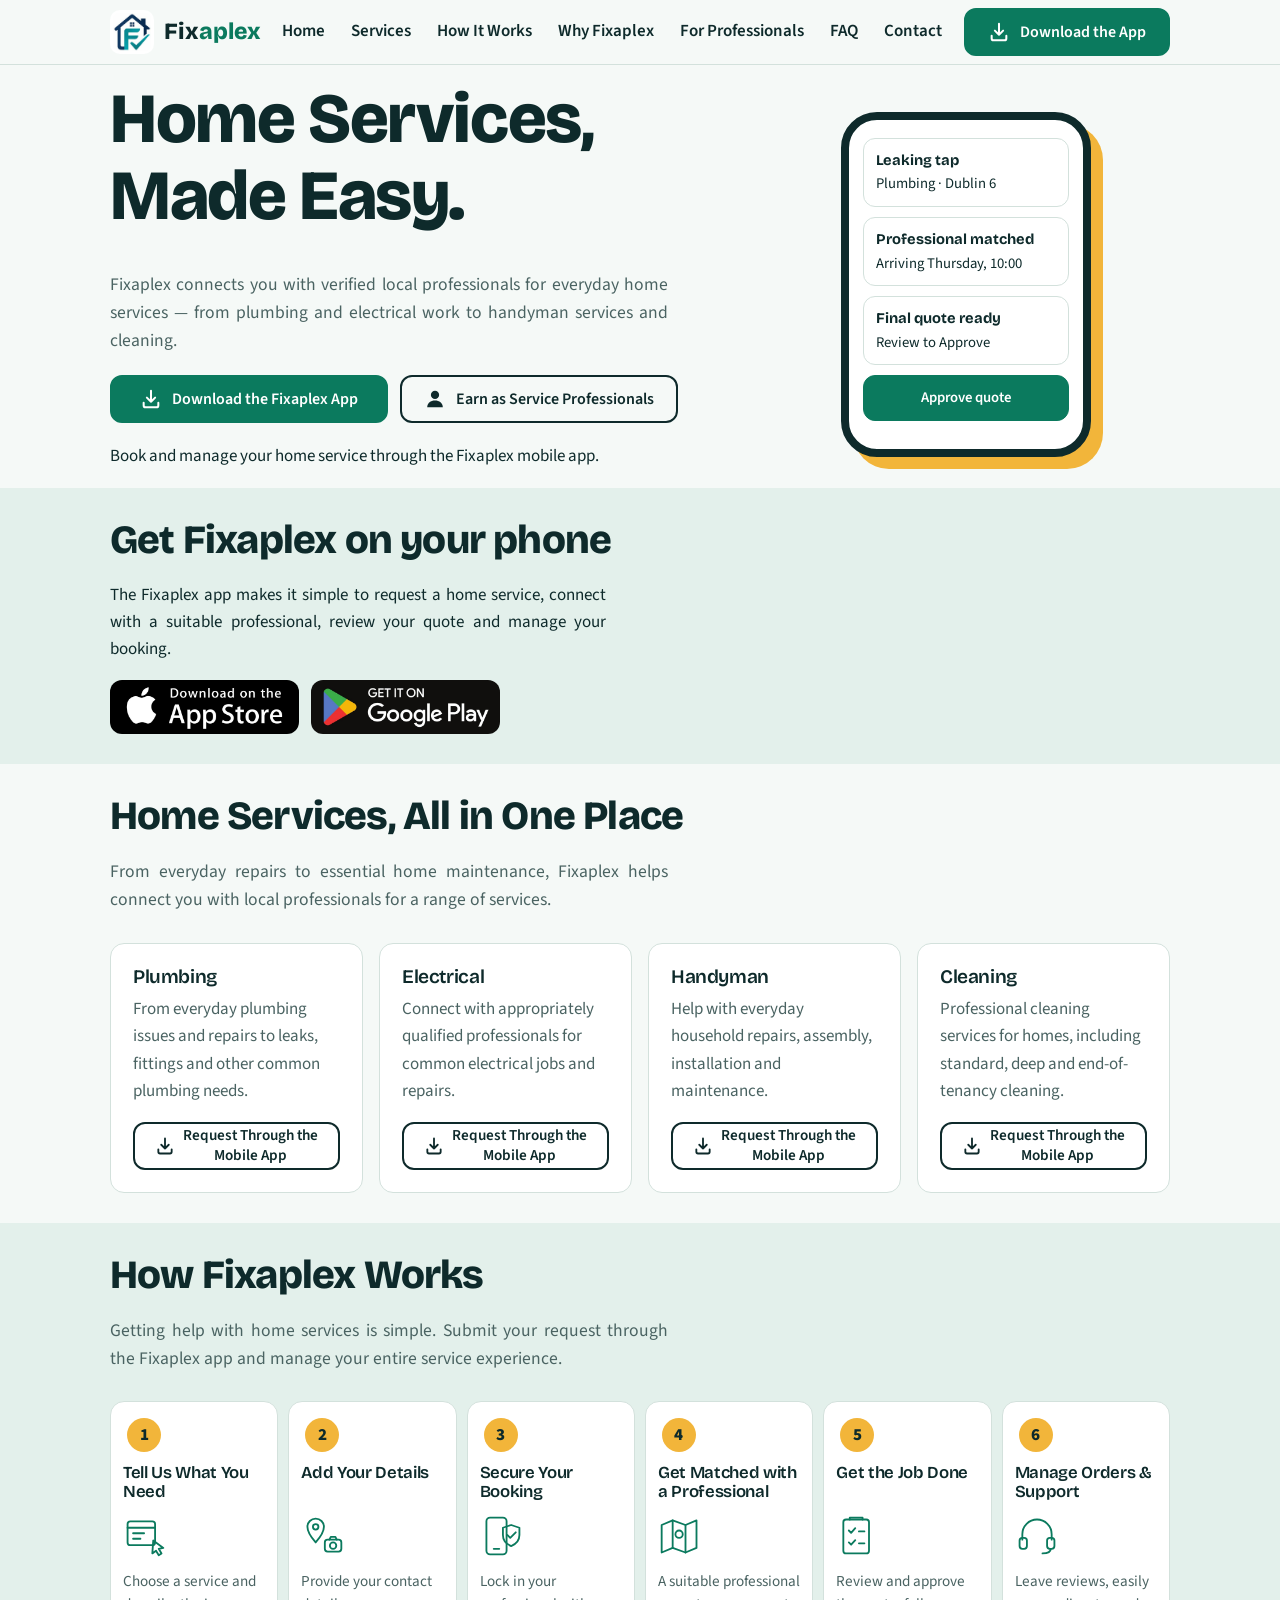
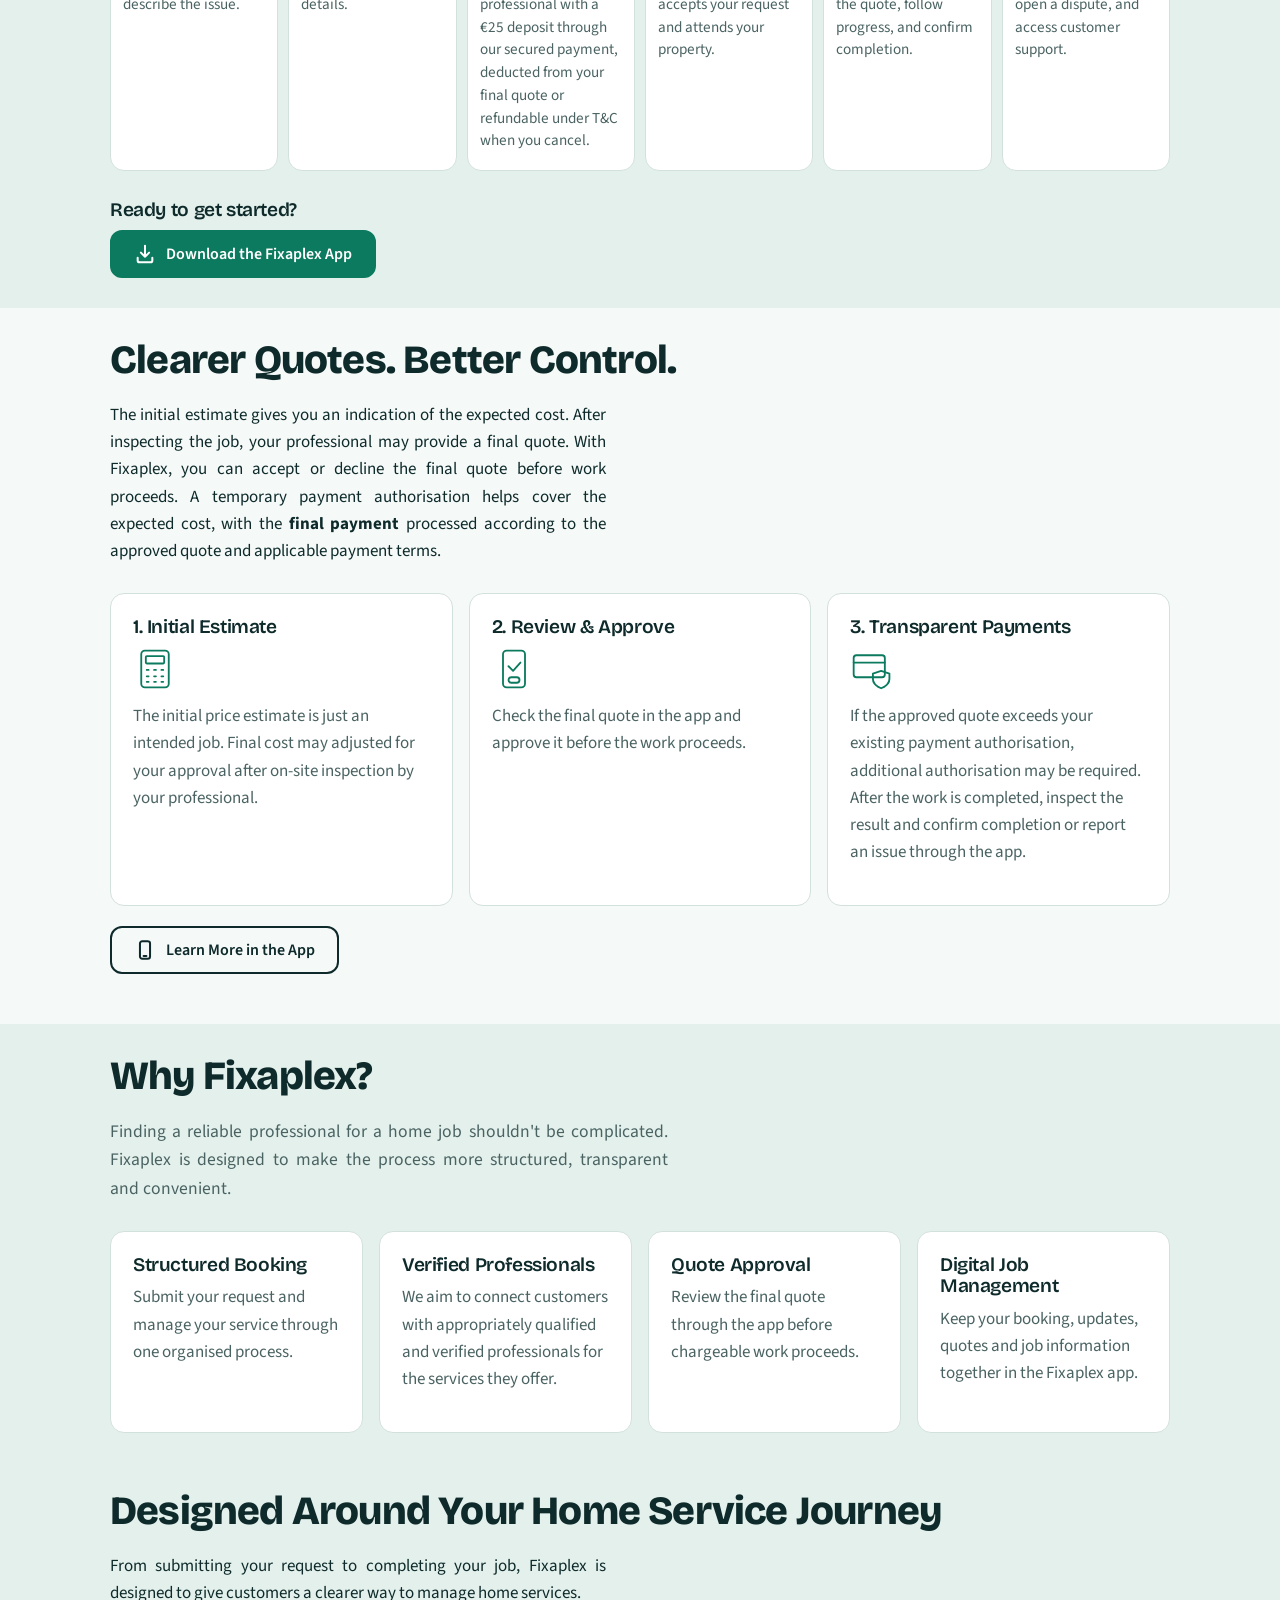
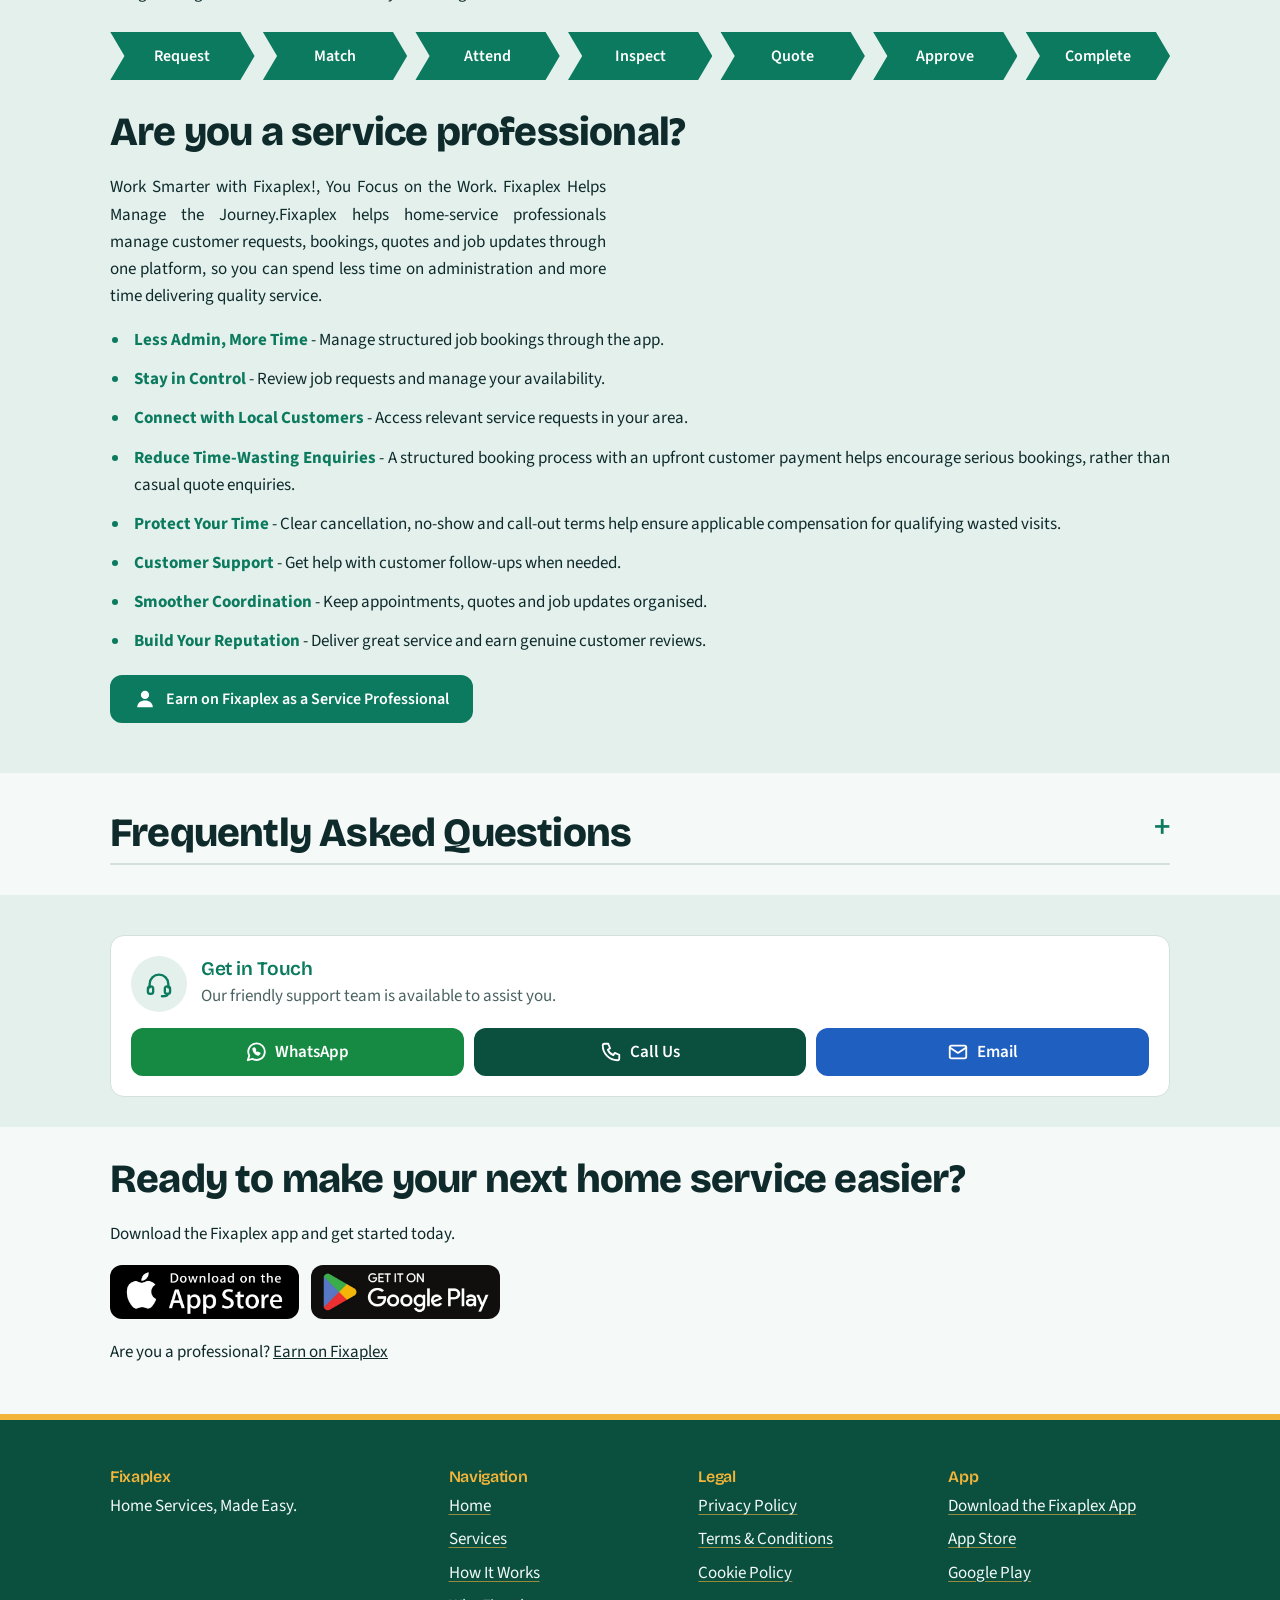
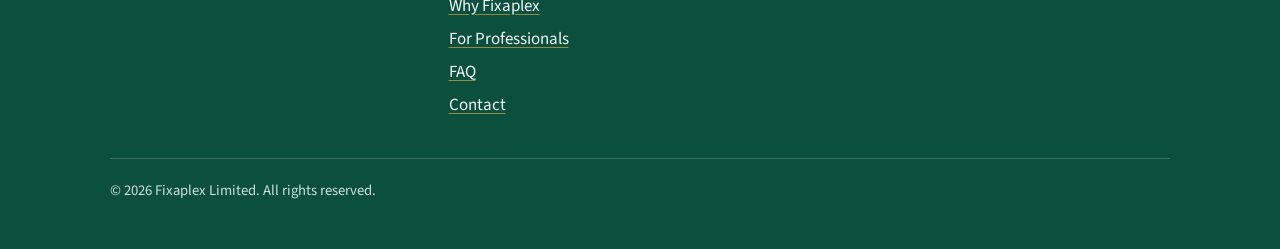
==== index.html @ d274fcf3 "update site code" ====
<!DOCTYPE html>
<html lang="en-IE">
<head>
<meta charset="utf-8">
<meta name="viewport" content="width=device-width, initial-scale=1, viewport-fit=cover">
<title>Fixaplex | Home Services Made Easy</title>
<meta name="description" content="Fixaplex connects customers with local professionals for plumbing, electrical, handyman and cleaning services in Dublin. Download the Fixaplex app to get started.">
<meta property="og:title" content="Fixaplex | Home Services Made Easy">
<meta property="og:description" content="Local professionals for everyday home services in Dublin. Book through the Fixaplex app.">
<meta property="og:type" content="website">
<link rel="canonical" href="https://www.fixaplex.ie/">
<link rel="icon" href="img/WhatsApp Image 2026-10-07 at 10.31.33 AM.jpeg" type="image/png">
<link rel="stylesheet" href="https://fonts.googleapis.com/css2?family=Bricolage+Grotesque:wght@600;800&family=Source+Sans+3:wght@400;600&display=swap">
<link rel="stylesheet" href="css/styles.css">
</head>
<body>
<header>
 <div class="wrap bar">
  <a class="logo" href="#home" aria-label="Fixaplex home"><img src="img/WhatsApp Image 2026-10-07 at 10.31.33 AM.jpeg" alt="" width="44" height="44"><span>Fix<b>aplex</b></span></a>
  <nav id="nav" aria-label="Main">
   <ul>
    <li><a href="#home">Home</a></li><li><a href="#services">Services</a></li><li><a href="#how">How It Works</a></li><li><a href="#why">Why Fixaplex</a></li><li><a href="#professionals">For Professionals</a></li><li><a href="#faq">FAQ</a></li><li><a href="#assist">Contact</a></li>
   </ul>
  </nav>
  <a class="btn hdr-cta dl" href="#download" data-event="app_download_click"><svg viewBox="0 0 24 24" fill="none" stroke="currentColor" stroke-width="2.2" stroke-linecap="round" stroke-linejoin="round" aria-hidden="true" focusable="false"><path d="M12 3v12m0 0l-4.500-4.500M12 15l4.500-4.500"/><path d="M4 16v3a2 2 0 0 0 2 2h12a2 2 0 0 0 2-2v-3"/></svg>Download the App</a>
  <button id="menu" aria-expanded="false" aria-controls="nav" aria-label="Open menu">☰</button>
 </div>
</header>

<main id="home">
<section class="wrap hero">
 <div>
  <h1>Home Services, Made Easy.</h1>
  <p class="lead">Fixaplex connects you with verified local professionals for everyday home services — from plumbing and electrical work to handyman services and cleaning.</p>
  <div class="row">
   <a class="btn dl" href="#download" data-event="app_download_click"><svg viewBox="0 0 24 24" fill="none" stroke="currentColor" stroke-width="2.2" stroke-linecap="round" stroke-linejoin="round" aria-hidden="true" focusable="false"><path d="M12 3v12m0 0l-4.500-4.500M12 15l4.500-4.500"/><path d="M4 16v3a2 2 0 0 0 2 2h12a2 2 0 0 0 2-2v-3"/></svg>Download the Fixaplex App</a>
   <a class="btn ghost dl" href="#download" data-event="professional_cta_click"><svg viewBox="0 0 24 24" fill="currentColor" aria-hidden="true" focusable="false"><circle cx="12" cy="7.500" r="4.500"/><path d="M3.500 21c0-4.700 3.800-7.500 8.500-7.500s8.500 2.800 8.500 7.500z"/></svg>Earn as Service Professionals</a>
  </div>
  <p>Book and manage your home service through the Fixaplex mobile app.</p>
 </div>
 <div class="phone" role="img" aria-label="Illustration of the Fixaplex app showing a request, a matched professional and a quote to approve">
  <div class="it"><b>Leaking tap</b>Plumbing · Dublin 6</div>
  <div class="it"><b>Professional matched</b>Arriving Thursday, 10:00</div>
  <div class="it"><b>Final quote ready</b>Review to Approve</div>
  <div class="it ok">Approve quote</div>
 </div>
</section>

<section class="alt" id="download"><div class="wrap">
 <h2>Get Fixaplex on your phone</h2>
 <p>The Fixaplex app makes it simple to request a home service, connect with a suitable professional, review your quote and manage your booking.</p>
 <div class="stores">
  <a class="badge store-ios" href="#" data-event="app_download_ios_click"><img src="img/appstore.jpeg" alt="Download on the App Store" width="189" height="54"></a>
  <a class="badge store-android" href="#" data-event="app_download_android_click"><img src="img/googlepaystore.jpeg" alt="Get it on Google Play" width="189" height="54"></a>
 </div>
</div></section>

<section id="services"><div class="wrap">
 <h2>Home Services, All in One Place</h2>
 <p class="lead">From everyday repairs to essential home maintenance, Fixaplex helps connect you with local professionals for a range of services.</p>
 <div class="grid g4">
  <article class="card"><h3>Plumbing</h3><p>From everyday plumbing issues and repairs to leaks, fittings and other common plumbing needs.</p><a class="btn ghost dl" href="#download"><svg viewBox="0 0 24 24" fill="none" stroke="currentColor" stroke-width="2.2" stroke-linecap="round" stroke-linejoin="round" aria-hidden="true" focusable="false"><path d="M12 3v12m0 0l-4.500-4.500M12 15l4.500-4.500"/><path d="M4 16v3a2 2 0 0 0 2 2h12a2 2 0 0 0 2-2v-3"/></svg>Request Through the<br>Mobile App</a></article>
  <article class="card"><h3>Electrical</h3><p>Connect with appropriately qualified professionals for common electrical jobs and repairs.</p><a class="btn ghost dl" href="#download"><svg viewBox="0 0 24 24" fill="none" stroke="currentColor" stroke-width="2.2" stroke-linecap="round" stroke-linejoin="round" aria-hidden="true" focusable="false"><path d="M12 3v12m0 0l-4.500-4.500M12 15l4.500-4.500"/><path d="M4 16v3a2 2 0 0 0 2 2h12a2 2 0 0 0 2-2v-3"/></svg>Request Through the<br>Mobile App</a></article>
  <article class="card"><h3>Handyman</h3><p>Help with everyday household repairs, assembly, installation and maintenance.</p><a class="btn ghost dl" href="#download"><svg viewBox="0 0 24 24" fill="none" stroke="currentColor" stroke-width="2.2" stroke-linecap="round" stroke-linejoin="round" aria-hidden="true" focusable="false"><path d="M12 3v12m0 0l-4.500-4.500M12 15l4.500-4.500"/><path d="M4 16v3a2 2 0 0 0 2 2h12a2 2 0 0 0 2-2v-3"/></svg>Request Through the<br>Mobile App</a></article>
  <article class="card"><h3>Cleaning</h3><p>Professional cleaning services for homes, including standard, deep and end-of-tenancy cleaning.</p><a class="btn ghost dl" href="#download"><svg viewBox="0 0 24 24" fill="none" stroke="currentColor" stroke-width="2.2" stroke-linecap="round" stroke-linejoin="round" aria-hidden="true" focusable="false"><path d="M12 3v12m0 0l-4.500-4.500M12 15l4.500-4.500"/><path d="M4 16v3a2 2 0 0 0 2 2h12a2 2 0 0 0 2-2v-3"/></svg>Request Through the<br>Mobile App</a></article>
 </div>
</div></section>

<section class="alt" id="how"><div class="wrap">
 <h2>How Fixaplex Works</h2>
 <p class="lead">Getting help with home services is simple. Submit your request through the Fixaplex app and manage your entire service experience.</p>
 <ol class="steps">
  <li><h3>Tell Us What You Need</h3><svg class="ico" viewBox="0 0 48 48" width="44" height="44" fill="none" stroke="currentColor" stroke-width="2" stroke-linecap="round" stroke-linejoin="round" aria-hidden="true" focusable="false"><rect x="5" y="8" width="30" height="26" rx="3"/><path d="M5 15h30M11 21h12M11 27h8"/><path d="M33 29l-1 14 4-3 3 5 3-2-3-5 5-1z"/></svg><p>Choose a service and describe the issue.</p></li>
  <li><h3>Add Your Details</h3><svg class="ico" viewBox="0 0 48 48" width="44" height="44" fill="none" stroke="currentColor" stroke-width="2" stroke-linecap="round" stroke-linejoin="round" aria-hidden="true" focusable="false"><path d="M16 5a9 9 0 0 1 9 9c0 7-9 17-9 17S7 21 7 14a9 9 0 0 1 9-9z"/><circle cx="16" cy="14" r="3"/><rect x="26" y="28" width="18" height="13" rx="3"/><circle cx="35" cy="34.5" r="3.5"/><path d="M31 28l1.5-3h5l1.5 3"/></svg><p>Provide your contact details.</p></li>
  <li><h3>Secure Your Booking</h3><svg class="ico" viewBox="0 0 48 48" width="44" height="44" fill="none" stroke="currentColor" stroke-width="2" stroke-linecap="round" stroke-linejoin="round" aria-hidden="true" focusable="false"><rect x="7" y="4" width="22" height="40" rx="4"/><path d="M15 38h6"/><path d="M34 12l9 3v8c0 6-4 10-9 12-5-2-9-6-9-12v-8z"/><path d="M30 23l3 3 6-6"/></svg><p>Lock in your professional with a €25 deposit  through our secured payment, deducted from your final quote or refundable under T&C when you cancel.</p></li>
  <li><h3>Get Matched with a Professional</h3><svg class="ico" viewBox="0 0 48 48" width="44" height="44" fill="none" stroke="currentColor" stroke-width="2" stroke-linecap="round" stroke-linejoin="round" aria-hidden="true" focusable="false"><path d="M4 12l12-5 14 5 12-5v30l-12 5-14-5-12 5z"/><path d="M16 7v30M30 12v30"/><circle cx="23" cy="22" r="4"/></svg><p>A suitable professional accepts your request and attends your property.</p></li>
  <li><h3>Get the Job Done</h3><svg class="ico" viewBox="0 0 48 48" width="44" height="44" fill="none" stroke="currentColor" stroke-width="2" stroke-linecap="round" stroke-linejoin="round" aria-hidden="true" focusable="false"><rect x="8" y="6" width="28" height="37" rx="3"/><path d="M15 6V4h14v2"/><path d="M14 18l2.5 2.5 4.5-5M14 31l2.5 2.5 4.5-5M25 19h6M25 32h6"/></svg><p>Review and approve the quote, follow progress, and confirm completion.</p></li>
  <li><h3>Manage Orders &amp; Support</h3><svg class="ico" viewBox="0 0 48 48" width="44" height="44" fill="none" stroke="currentColor" stroke-width="2" stroke-linecap="round" stroke-linejoin="round" aria-hidden="true" focusable="false"><path d="M8 28v-6a16 16 0 0 1 32 0v6"/><rect x="5" y="26" width="8" height="12" rx="3"/><rect x="35" y="26" width="8" height="12" rx="3"/><path d="M39 38c0 4-4 5-9 5"/></svg><p>Leave reviews, easily open a dispute, and access customer support.</p></li>
 </ol>
 <h3>Ready to get started?</h3>
 <a class="btn dl" href="#download" data-event="app_download_click"><svg viewBox="0 0 24 24" fill="none" stroke="currentColor" stroke-width="2.2" stroke-linecap="round" stroke-linejoin="round" aria-hidden="true" focusable="false"><path d="M12 3v12m0 0l-4.500-4.500M12 15l4.500-4.500"/><path d="M4 16v3a2 2 0 0 0 2 2h12a2 2 0 0 0 2-2v-3"/></svg>Download the Fixaplex App</a>
</div></section>

<section><div class="wrap">
 <h2>Clearer Quotes. Better Control.</h2>
 <p>The initial estimate gives you an indication of the expected cost. After inspecting the job, your professional may provide a final quote. With Fixaplex, you can accept or decline the final quote before work proceeds. A temporary payment authorisation helps cover the expected cost, with the <strong>final payment</strong> processed according to the approved quote and applicable payment terms.</p>
 <div class="grid g3">
  <div class="card"><h3>1. Initial Estimate</h3><svg class="ico" viewBox="0 0 48 48" width="44" height="44" fill="none" stroke="currentColor" stroke-width="2" stroke-linecap="round" stroke-linejoin="round" aria-hidden="true" focusable="false"><rect x="9" y="4" width="30" height="40" rx="4"/><rect x="14" y="10" width="20" height="8" rx="1"/><path d="M15 25h2M23 25h2M31 25h2M15 32h2M23 32h2M31 32h2M15 38h2M23 38h2M31 38h2"/></svg><p>The initial price estimate is just an intended job. Final cost may adjusted for your approval after on-site inspection by your professional.</p></div>
  <div class="card"><h3>2. Review &amp; Approve</h3><svg class="ico" viewBox="0 0 48 48" width="44" height="44" fill="none" stroke="currentColor" stroke-width="2" stroke-linecap="round" stroke-linejoin="round" aria-hidden="true" focusable="false"><rect x="12" y="4" width="24" height="40" rx="4"/><path d="M18 21l5 5 8-9"/><rect x="18" y="33" width="12" height="6" rx="3"/></svg><p>Check the final quote in the app and approve it before the work proceeds.</p></div>
  <div class="card"><h3>3. Transparent Payments</h3><svg class="ico" viewBox="0 0 48 48" width="44" height="44" fill="none" stroke="currentColor" stroke-width="2" stroke-linecap="round" stroke-linejoin="round" aria-hidden="true" focusable="false"><rect x="4" y="9" width="34" height="24" rx="3"/><path d="M4 17h34"/><path d="M34 26l9 3v6c0 5-4 8-9 10-5-2-9-5-9-10v-6z"/></svg><p>If the approved quote exceeds your existing payment authorisation, additional authorisation may be required. After the work is completed, inspect the result and confirm completion or report an issue through the app.</p></div>
 </div>
 <div class="row"><a class="btn ghost dl" href="#download"><svg viewBox="0 0 24 24" fill="none" stroke="currentColor" stroke-width="2.2" stroke-linecap="round" stroke-linejoin="round" aria-hidden="true" focusable="false"><rect x="6.500" y="2.500" width="11" height="19" rx="2.500"/><path d="M10.500 18.500h3"/></svg>Learn More in the App</a></div>
</div></section>

<section class="alt" id="why"><div class="wrap">
 <h2>Why Fixaplex?</h2>
 <p class="lead">Finding a reliable professional for a home job shouldn't be complicated. Fixaplex is designed to make the process more structured, transparent and convenient.</p>
 <div class="grid g4">
  <div class="card"><h3>Structured Booking</h3><p>Submit your request and manage your service through one organised process.</p></div>
  <div class="card"><h3>Verified Professionals</h3><p>We aim to connect customers with appropriately qualified and verified professionals for the services they offer.</p></div>
  <div class="card"><h3>Quote Approval</h3><p>Review the final quote through the app before chargeable work proceeds.</p></div>
  <div class="card"><h3>Digital Job Management</h3><p>Keep your booking, updates, quotes and job information together in the Fixaplex app.</p></div>
 </div>
 <h2 style="margin-top:56px">Designed Around Your Home Service Journey</h2>
 <p>From submitting your request to completing your job, Fixaplex is designed to give customers a clearer way to manage home services.</p>
 <ol class="journey"><li>Request</li><li>Match</li><li>Attend</li><li>Inspect</li><li>Quote</li><li>Approve</li><li>Complete</li></ol>
</div></section>



<section class="alt pro" id="professionals"><div class="wrap">
 <h2>Are you a service professional?</h2>
 <h3></h3>
 <p>Work Smarter with Fixaplex!, You Focus on the Work. Fixaplex Helps Manage the Journey.Fixaplex helps home-service professionals manage customer requests, bookings, quotes and job updates through one platform, so you can spend less time on administration and more time delivering quality service.</p>
 <ul class="ticks">
  <li><strong>Less Admin, More Time</strong> - Manage structured job bookings through the app.</li>
  <li><strong>Stay in Control</strong> - Review job requests and manage your availability.</li>
  <li><strong>Connect with Local Customers</strong> - Access relevant service requests in your area.</li>
  <li><strong>Reduce Time-Wasting Enquiries</strong> - A structured booking process with an upfront customer payment helps encourage serious bookings, rather than casual quote enquiries.</li>
  <li><strong>Protect Your Time</strong> - Clear cancellation, no-show and call-out terms help ensure applicable compensation for qualifying wasted visits.</li>
  <li><strong>Customer Support</strong> - Get help with customer follow-ups when needed.</li>
  <li><strong>Smoother Coordination</strong> - Keep appointments, quotes and job updates organised.</li>
  <li><strong>Build Your Reputation</strong> - Deliver great service and earn genuine customer reviews.</li>
 </ul>
 <div class="row">
  <a class="btn" href="#assist" data-event="professional_cta_click"><svg viewBox="0 0 24 24" fill="currentColor" aria-hidden="true" focusable="false"><circle cx="12" cy="7.500" r="4.500"/><path d="M3.500 21c0-4.700 3.800-7.500 8.500-7.500s8.500 2.800 8.500 7.500z"/></svg>Earn on Fixaplex as a <br class="br-sm"> Service Professional</a>
 
 </div>
</div></section>
<section id="faq"><div class="wrap">
 <details class="faq-all">
 <summary><h2>Frequently Asked Questions</h2></summary>
 <div class="faq-list">
 <details><summary>What is Fixaplex?</summary><div><p>Fixaplex is a digital platform that connects customers with local professionals for home services such as plumbing, electrical work, handyman services and cleaning.</p></div></details>
 <details><summary>Can I book a service through the website?</summary><div><p>Not currently. The Fixaplex website is designed to provide information about the service. Customer bookings are made through the Fixaplex mobile app.</p><p><a class="btn dl" href="#download"><svg viewBox="0 0 24 24" fill="none" stroke="currentColor" stroke-width="2.2" stroke-linecap="round" stroke-linejoin="round" aria-hidden="true" focusable="false"><path d="M12 3v12m0 0l-4.500-4.500M12 15l4.500-4.500"/><path d="M4 16v3a2 2 0 0 0 2 2h12a2 2 0 0 0 2-2v-3"/></svg>Download the Fixaplex App</a></p></div></details>
 <details><summary>How do I request a service?</summary><div><p>Download the Fixaplex app, create an account or continue as a guest, select the service you need and follow the booking process.</p></div></details>
 <details><summary>What services are available?</summary><div><p>Fixaplex is initially focused on plumbing, electrical, handyman and cleaning services in selected Dublin areas.</p></div></details>
 <details><summary>How much will my job cost?</summary><div><p>The app may provide an initial estimated cost based on the information supplied. Where an on-site inspection is required, the professional can provide a final quote based on the actual work required.</p></div></details>
 <details><summary>Is the initial estimate the final price?</summary><div><p>Not necessarily. An initial estimate is based on the information available when the request is submitted. The actual cost may change if the professional identifies additional work or different requirements during inspection.</p></div></details>
 <details><summary>Can I review the final quote?</summary><div><p>Yes. Where a final quote is required, customers can review and accept or decline the quote through the Fixaplex app before additional chargeable work proceeds, subject to the applicable terms.</p></div></details>
 <details><summary>Do I need to pay when I book?</summary><div><p>A booking payment may be required to secure your request. The applicable amount and terms are displayed during the booking process in the Fixaplex app.</p></div></details>
 <details><summary>Are professionals verified?</summary><div><p>Fixaplex is designed to connect customers with appropriately qualified and verified professionals. Verification requirements may vary depending on the type of service and applicable legal or regulatory requirements.</p></div></details>
 <details><summary>Does Fixaplex employ the professionals?</summary><div><p>Fixaplex is intended to operate as a platform connecting customers with independent service professionals. The precise contractual relationship and responsibilities are governed by the applicable Fixaplex terms.</p></div></details>
 <details><summary>What happens if something changes after the professional arrives?</summary><div><p>The professional may identify additional work or different requirements during inspection. Where a final quote is required, the customer can review the updated quote through the app before additional chargeable work proceeds, subject to applicable terms and safety requirements.</p></div></details>
 <details><summary>Does Fixaplex provide emergency services?</summary><div><p>Availability depends on the service, location and professionals available through the platform. Fixaplex does not currently guarantee immediate emergency attendance.</p></div></details>

 </div>
 </details>
</div></section>

<section class="alt" id="contact"><div class="wrap">

  <div class="assist">
  <div class="assist-head"><span class="assist-ico"><svg viewBox="0 0 24 24" width="22" height="22" fill="none" stroke="currentColor" stroke-width="2" stroke-linecap="round" stroke-linejoin="round" aria-hidden="true" focusable="false"><path d="M4 15v-3a8 8 0 0 1 16 0v3"/><rect x="2.5" y="14" width="4.5" height="6.5" rx="2"/><rect x="17" y="14" width="4.5" height="6.5" rx="2"/><path d="M19.5 20.5c0 1.5-2 2-5 2"/></svg></span><div><h3>Get in Touch</h3><p>Our friendly support team is available to assist you.</p></div></div>
  <div class="assist-btns" id="assist">
   <a class="abtn wa" id="a-wa" href="#contact" data-event="support_whatsapp_click"><svg viewBox="0 0 24 24" width="22" height="22" fill="none" stroke="currentColor" stroke-width="2" stroke-linecap="round" stroke-linejoin="round" aria-hidden="true" focusable="false"><path d="M3 21l1.7-5A9 9 0 1 1 8 19.4z"/><path d="M9 8.5c0 3 2.5 6 5.5 6.5l1.5-1.5-2-1-1 .8c-1-.5-2-1.500-2.500-2.500l.8-1-1-2z"/></svg>WhatsApp</a>
   <a class="abtn call" id="a-call" href="#contact" data-event="support_call_click"><svg viewBox="0 0 24 24" width="22" height="22" fill="none" stroke="currentColor" stroke-width="2" stroke-linecap="round" stroke-linejoin="round" aria-hidden="true" focusable="false"><path d="M5 3h4l2 5-2.500 1.500a11 11 0 0 0 6 6L16 13l5 2v4a2 2 0 0 1-2 2A16 16 0 0 1 3 5a2 2 0 0 1 2-2z"/></svg>Call Us</a>
   <a class="abtn mail" id="a-mail" href="#contact" data-event="support_email_click"><svg viewBox="0 0 24 24" width="22" height="22" fill="none" stroke="currentColor" stroke-width="2" stroke-linecap="round" stroke-linejoin="round" aria-hidden="true" focusable="false"><rect x="3" y="5" width="18" height="14" rx="2"/><path d="M3 7l9 6 9-6"/></svg>Email</a>
  </div>
 </div>
 

</div></section>

<section id="final"><div class="wrap">
 <h2>Ready to make your next home service easier?</h2>
 <p>Download the Fixaplex app and get started today.</p>
 <div class="stores">
  <a class="badge store-ios" href="#" data-event="app_download_ios_click"><img src="img/appstore.jpeg" alt="Download on the App Store" width="189" height="54"></a>
  <a class="badge store-android" href="#" data-event="app_download_android_click"><img src="img/googlepaystore.jpeg" alt="Get it on Google Play" width="189" height="54"></a>
 </div>
 <p style="margin-top:20px">Are you a professional? <a href="#professionals">Earn on Fixaplex</a></p>
</div></section>
</main>

<footer>
 <div class="wrap">
  <div class="cols">
   <div><h3>Fixaplex</h3><p>Home Services, Made Easy.</p></div>
   <div><h3>Navigation</h3><ul><li><a href="#home">Home</a></li><li><a href="#services">Services</a></li><li><a href="#how">How It Works</a></li><li><a href="#why">Why Fixaplex</a></li><li><a href="#professionals">For Professionals</a></li><li><a href="#faq">FAQ</a></li><li><a href="#assist">Contact</a></li></ul></div>
   <div><h3>Legal</h3><ul><li><a href="privacy.html" data-legal>Privacy Policy</a></li><li><a href="terms.html" data-legal>Terms &amp; Conditions</a></li><li><a href="cookies.html" data-legal>Cookie Policy</a></li></ul></div>
   <div><h3>App</h3><ul><li><a class="dl" href="#download">Download the Fixaplex App</a></li><li><a class="store-ios" href="#">App Store</a></li><li><a class="store-android" href="#">Google Play</a></li></ul></div>
  </div>
  <p class="small">© 2026 Fixaplex Limited. All rights reserved.</p>
 </div>
</footer>

<script src="js/script.js" defer></script>
</body>
</html>
---- css/styles.css ----
:root{--bg:#F5F9F7;--surface:#fff;--ink:#0E2A2B;--muted:#4A6362;--green:#0B7A5E;--on-green:#fff;--gold:#F2B53A;--line:#D3E1DC;--tint:#E3F0EB;
box-sizing:border-box;padding-top:env(safe-area-inset-top,0px);padding-bottom:env(safe-area-inset-bottom,0px)}
@media (prefers-color-scheme:dark){:root:not([data-theme="light"]){--bg:#0C1B1C;--surface:#132728;--ink:#EAF4F1;--muted:#A6BDB9;--green:#3FC59C;--on-green:#06241B;--line:#264240;--tint:#16302E}}
:root[data-theme="dark"]{--bg:#0C1B1C;--surface:#132728;--ink:#EAF4F1;--muted:#A6BDB9;--green:#3FC59C;--on-green:#06241B;--line:#264240;--tint:#16302E}
html{scroll-behavior:smooth;scroll-padding-top:72px}
*,*::before,*::after{box-sizing:border-box}
body{margin:0;background:var(--bg);color:var(--ink);font:400 17px/1.6 "Source Sans 3",system-ui,sans-serif}
h1,h2,h3{font-family:"Bricolage Grotesque",system-ui,sans-serif;line-height:1.1;margin:0 0 .5em;letter-spacing:-.02em}
h1{font-size:clamp(2.4rem,8vw,4.4rem);font-weight:800}
h2{font-size:clamp(1.7rem,4.5vw,2.5rem);font-weight:800}
h3{font-size:1.2rem;font-weight:600}
p{margin:0 0 1em;max-width:62ch}
p,ul.ticks li{text-align:left;hyphens:none;-webkit-hyphens:none}
/* Justify only wide, full-width paragraphs; narrow text (phones, cards) stays left-aligned so word gaps stay even */
@media(min-width:900px){p,ul.ticks li{text-align:justify;text-align-last:left}.card p,.steps p,footer p{text-align:left}}
#fmsg{text-align:left;hyphens:none}
a{color:inherit}
:focus-visible{outline:3px solid var(--gold);outline-offset:3px}
.wrap{max-width:1100px;margin:0 auto;padding:0 20px}
section{padding:30px 0}
.alt{background:var(--tint)}
.lead{color:var(--muted);font-size:1.1rem}
.btn{text-align:center;line-height:1.3;display:inline-flex;align-items:center;justify-content:center;min-height:48px;padding:0 22px;border-radius:12px;font-weight:600;text-decoration:none;border:2px solid var(--green);background:var(--green);color:var(--on-green);cursor:pointer;font-size:1rem;font-family:inherit}
.btn.ghost{background:transparent;color:var(--ink);border-color:var(--ink)}
.row{display:flex;flex-wrap:wrap;gap:12px;margin:20px 0}
header{position:sticky;top:0;z-index:10;background:var(--bg);border-bottom:1px solid var(--line);padding-top:env(safe-area-inset-top,0px)}
.bar{display:flex;align-items:center;justify-content:space-between;min-height:64px;gap:12px}
.logo{display:inline-flex;align-items:center;gap:10px;font-family:"Bricolage Grotesque",sans-serif;font-weight:800;font-size:1.45rem;text-decoration:none;color:var(--ink)}
.logo b{color:var(--green);font-weight:800}
.logo img{height:44px;width:auto;background:#fff;border-radius:10px;padding:3px}
nav ul{display:none;list-style:none;margin:0;padding:0;gap:18px}
nav a{text-decoration:none;font-weight:600;display:inline-block;padding:10px 4px}
#menu{display:inline-flex;min-height:44px;min-width:44px;align-items:center;justify-content:center;background:none;border:2px solid var(--line);border-radius:10px;color:var(--ink);font-size:1.3rem;cursor:pointer}
nav.open ul{display:flex;flex-direction:column;gap:0;position:absolute;left:0;right:0;top:100%;background:var(--bg);padding:4px 20px 8px;border-bottom:1px solid var(--line)}
nav.open li+li{border-top:1px solid var(--line)}
nav.open a{display:block;padding:11px 0;line-height:1.2}
.hdr-cta{display:none}
@media(min-width:1024px){nav ul{display:flex}#menu{display:none}.hdr-cta{display:inline-flex}}
.hero{display:grid;gap:40px;align-items:center;padding-top:16px}
@media(min-width:900px){.hero{grid-template-columns:1.2fr .8fr}}
.phone{justify-self:center;width:250px;border:8px solid var(--ink);border-radius:36px;background:var(--surface);padding:18px 14px;box-shadow:12px 12px 0 var(--gold)}
.phone .it{border:1px solid var(--line);border-radius:12px;padding:10px 12px;margin-bottom:10px;font-size:.92rem}
.phone .it b{display:block;font-family:"Bricolage Grotesque",sans-serif}
.phone .ok{background:var(--green);color:var(--on-green);border-color:var(--green);text-align:center;font-weight:600}
.grid{display:grid;gap:16px;margin-top:28px}
@media(min-width:700px){.g4{grid-template-columns:repeat(2,1fr)}}
@media(min-width:1000px){.g4{grid-template-columns:repeat(4,1fr)}.g3{grid-template-columns:repeat(3,1fr)}}
.card{background:var(--surface);border:1px solid var(--line);border-radius:14px;padding:22px}
.card p{color:var(--muted)}
.card .btn{margin-top:4px}
.steps{list-style:none;margin:28px 0;padding:0;counter-reset:s;display:grid;gap:14px}
.steps li{counter-increment:s;background:var(--surface);border:1px solid var(--line);border-radius:14px;padding:18px 18px 18px 64px;position:relative}
.steps li::before{content:counter(s);position:absolute;left:16px;top:16px;width:34px;height:34px;border-radius:50%;background:var(--gold);color:#0E2A2B;display:grid;place-items:center;font-weight:800}
.steps h3{margin-bottom:.2em}.steps p{margin:0;color:var(--muted)}
@media(min-width:1000px){.steps{grid-template-columns:repeat(6,1fr);gap:10px}.steps li{padding:62px 12px 18px}.steps h3{font-size:1.05rem}.steps li::before{top:16px}}
/* Journey: vertical timeline on small screens, arrow strip on desktop */
.journey{list-style:none;padding:0;margin:24px 0;counter-reset:j}
.journey li{counter-increment:j;position:relative;padding:6px 0 22px 52px;font-weight:600;font-size:1.1rem;line-height:1.3}
.journey li::before{content:counter(j);position:absolute;left:0;top:0;width:36px;height:36px;border-radius:50%;background:var(--green);color:var(--on-green);display:grid;place-items:center;font-weight:800}
.journey li:not(:last-child)::after{content:"";position:absolute;left:17px;top:42px;bottom:4px;width:2px;background:var(--line)}
.journey li:last-child{padding-bottom:0}
.journey li:last-child::before{content:"\2713";background:var(--gold);color:#0E2A2B}
@media(min-width:900px){
.journey{display:flex;gap:8px}
.journey li{flex:1;text-align:center;background:var(--green);color:var(--on-green);clip-path:polygon(0 0,90% 0,100% 50%,90% 100%,0 100%,10% 50%);padding:14px 10px;font-size:1rem}
.journey li:last-child{padding-bottom:14px}
.journey li::before,.journey li::after{display:none}
}
.chips{display:flex;flex-wrap:wrap;gap:10px;list-style:none;padding:0;margin:20px 0}
.chips li{border:2px solid var(--green);border-radius:999px;padding:6px 16px;font-weight:600}
ul.ticks{padding-left:1.2em}ul.ticks li{margin-bottom:.4em}
details{background:var(--surface);border:1px solid var(--line);border-radius:12px;margin-bottom:10px}
summary{cursor:pointer;padding:16px 18px;min-height:48px;font-weight:600;list-style:none;display:flex;justify-content:space-between;gap:12px}
summary::after{content:"+";font-size:1.4rem;line-height:1}
details[open] summary::after{content:"−"}
details>div{padding:0 18px 6px}
/* FAQ: whole list collapsed until the heading is tapped */
.faq-all{background:none;border:0;border-radius:0;margin:0}
.faq-all>summary{padding:8px 0;min-height:0;border-bottom:2px solid var(--line)}
.faq-all>summary h2{margin:0}
.faq-all>summary::after{font-size:2rem;color:var(--green)}
.faq-all>.faq-list{padding:20px 0 0}
form{display:grid;gap:14px;max-width:520px}
label{font-weight:600;display:grid;gap:6px}
input,select,textarea{font:inherit;color:var(--ink);background:var(--surface);border:2px solid var(--line);border-radius:10px;padding:12px;min-height:48px;width:100%}
.hp{position:absolute;left:-9999px}
#fmsg{font-weight:600}
footer{background:#0B4F3F;color:#F2FAF7;padding:48px 0 32px;border-top:6px solid var(--gold)}
footer a{color:inherit;text-decoration-color:rgba(242,181,58,.6);text-underline-offset:3px}
footer a:hover{color:var(--gold)}
footer .cols{display:grid;gap:28px}
@media(min-width:800px){footer .cols{grid-template-columns:1.4fr 1fr 1fr 1fr}}
footer ul{list-style:none;padding:0;margin:0}footer li{margin-bottom:6px}footer h3{font-size:1rem;color:var(--gold)}
footer .small{max-width:none;margin-top:32px;padding-top:20px;border-top:1px solid rgba(242,250,247,.25);opacity:.85;font-size:.92rem}
.stores{display:flex;flex-wrap:wrap;gap:12px}
.mobile-only{display:none}
@media(prefers-reduced-motion:reduce){html{scroll-behavior:auto}}

.legal{min-height:55vh;padding-top:64px;padding-bottom:64px}
.ico{display:block;color:var(--green);margin:10px 0 12px}


.steps p{text-align:left;hyphens:none;-webkit-hyphens:none}
.steps h3{font-size:1.15rem}
@media(min-width:1000px){
.steps{grid-template-columns:repeat(6,1fr);gap:0 10px}
.steps li{padding:62px 12px 18px;display:grid;grid-row:span 3;grid-template-rows:subgrid;row-gap:0}
.steps h3{font-size:1.05rem;margin-bottom:.4em}
.steps .ico{margin:6px 0 12px}
.steps p{font-size:.95rem;line-height:1.5}
}
@supports not (grid-template-rows:subgrid){@media(min-width:1000px){.steps h3{min-height:2.4em}}}
@media(min-width:700px) and (max-width:999px){.g3{grid-template-columns:repeat(2,1fr)}}

#why{padding-bottom:20px}
.journey{margin-bottom:0}
#professionals{padding-top:10px}
.row,.stores{display:grid;grid-auto-flow:column;grid-auto-columns:1fr;width:max-content;max-width:100%;gap:12px}
@media(max-width:560px){.row,.stores{grid-auto-flow:row;grid-auto-columns:auto}}
.br-sm{display:none}
@media(max-width:560px){
.br-sm{display:inline}
.btn-2line{line-height:1.25;padding:10px 28px;min-height:60px;box-shadow:0 4px 0 rgba(0,0,0,.28)}
}

.stores{align-items:center}
.badge{display:inline-block;line-height:0;justify-self:start}
.badge img{display:block;height:54px;width:auto;border-radius:12px}

.pro h3{font-size:1.25rem;margin-top:.2em}
.pro ul.ticks li{margin-bottom:.7em;padding-left:.2em}
.pro ul.ticks li::marker{color:var(--green)}
.pro ul.ticks strong{color:var(--green)}

.assist{margin-top:10px;background:var(--surface);border:1px solid var(--line);border-radius:14px;padding:20px}
.assist-head{display:flex;gap:14px;align-items:center;margin-bottom:16px}
.assist-ico{flex:none;width:56px;height:56px;border-radius:50%;background:var(--tint);color:var(--green);display:grid;place-items:center}
.assist-ico svg{width:28px;height:28px}
.assist h3{margin:0 0 .2em;color:var(--green)}
.assist p{margin:0;color:var(--muted);text-align:left}
.assist-btns{display:flex;flex-wrap:wrap;gap:10px}
.abtn{flex:1 1 130px;display:inline-flex;align-items:center;justify-content:center;gap:8px;min-height:48px;border-radius:12px;color:#fff;font-weight:600;text-decoration:none}
.abtn.wa{background:#168A43}.abtn.call{background:#0B4F3F}.abtn.mail{background:#1F5FBF}
.abtn:hover{filter:brightness(1.1)}

.btn{gap:10px}
.btn svg{flex:none;width:22px;height:22px}

.card .btn{padding:0 16px;gap:8px;font-size:.95rem}
.card .btn svg{width:20px;height:20px}
/* Service cards: buttons line up at the bottom, and fill the card on desktop where cards are narrow */
#services .card{display:flex;flex-direction:column}
#services .card .btn{margin-top:auto;align-self:flex-start}
@media(min-width:1000px){#services .card .btn{align-self:stretch}}
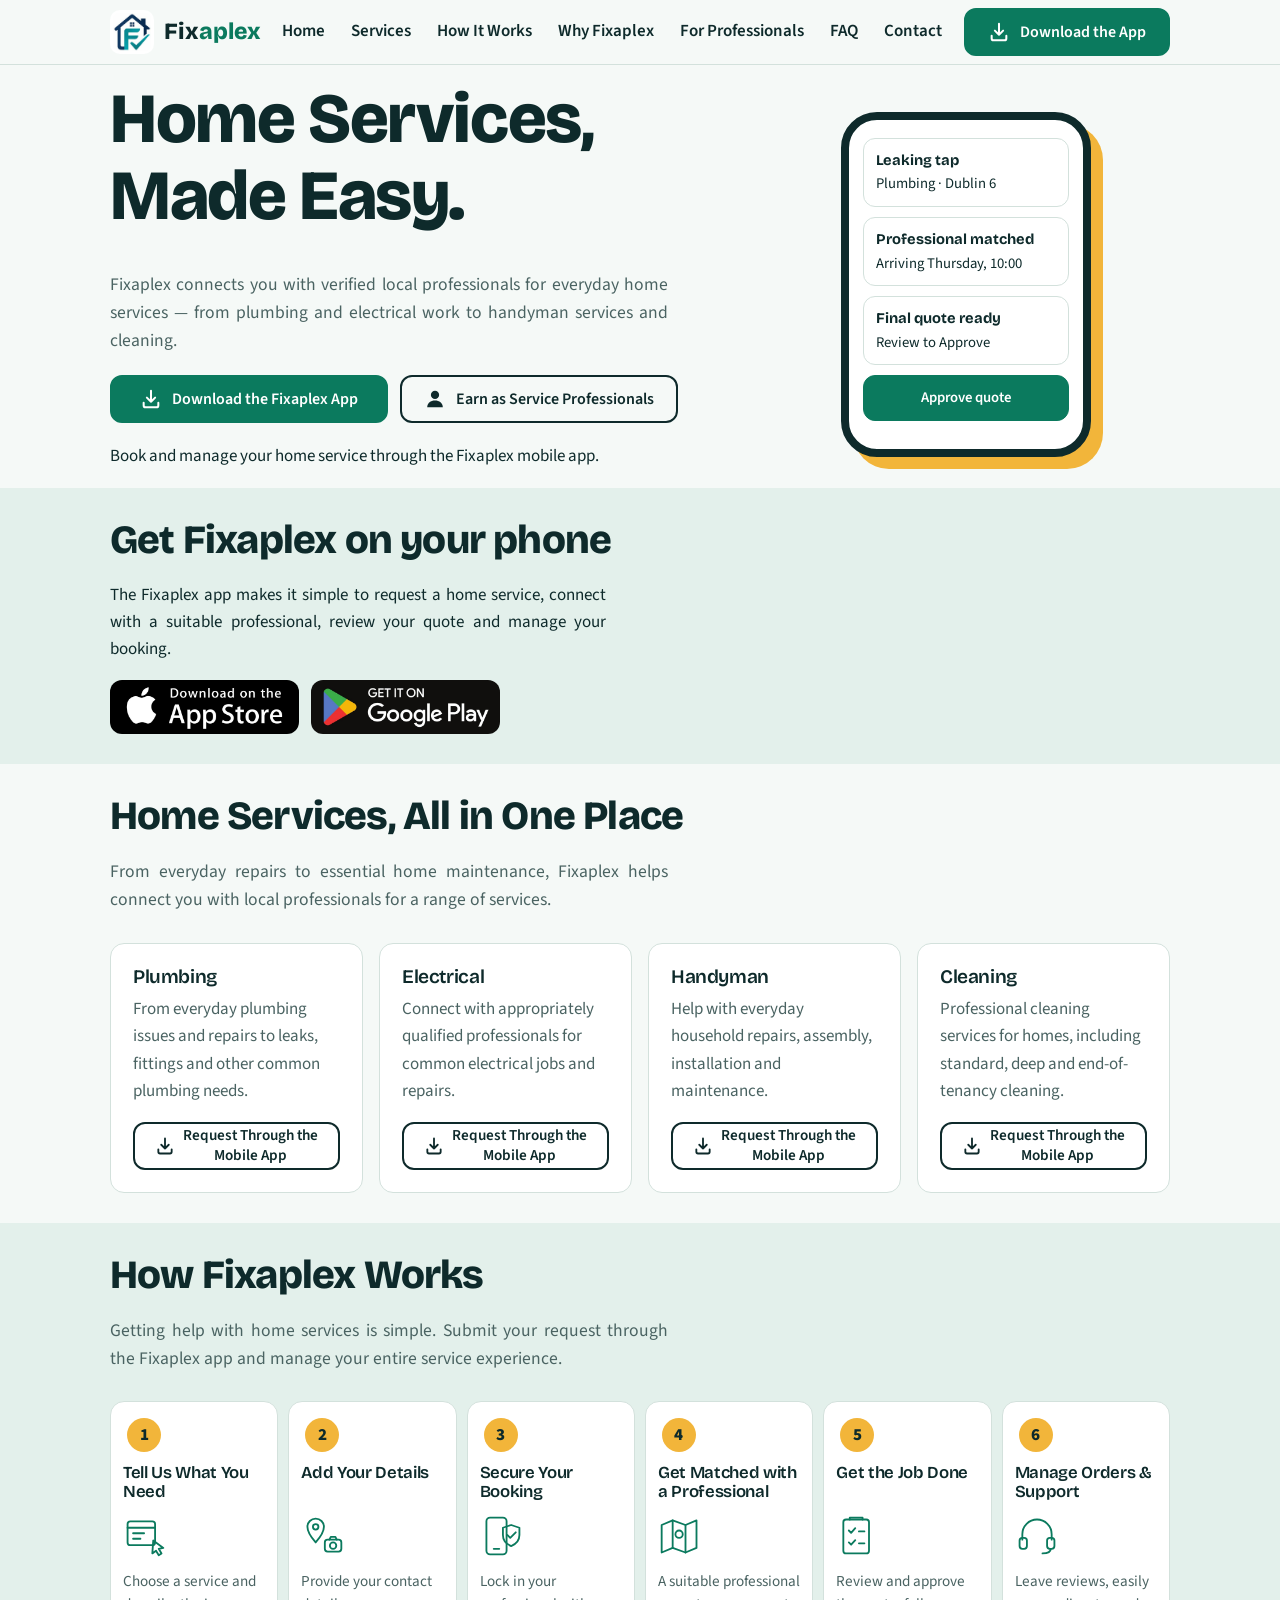
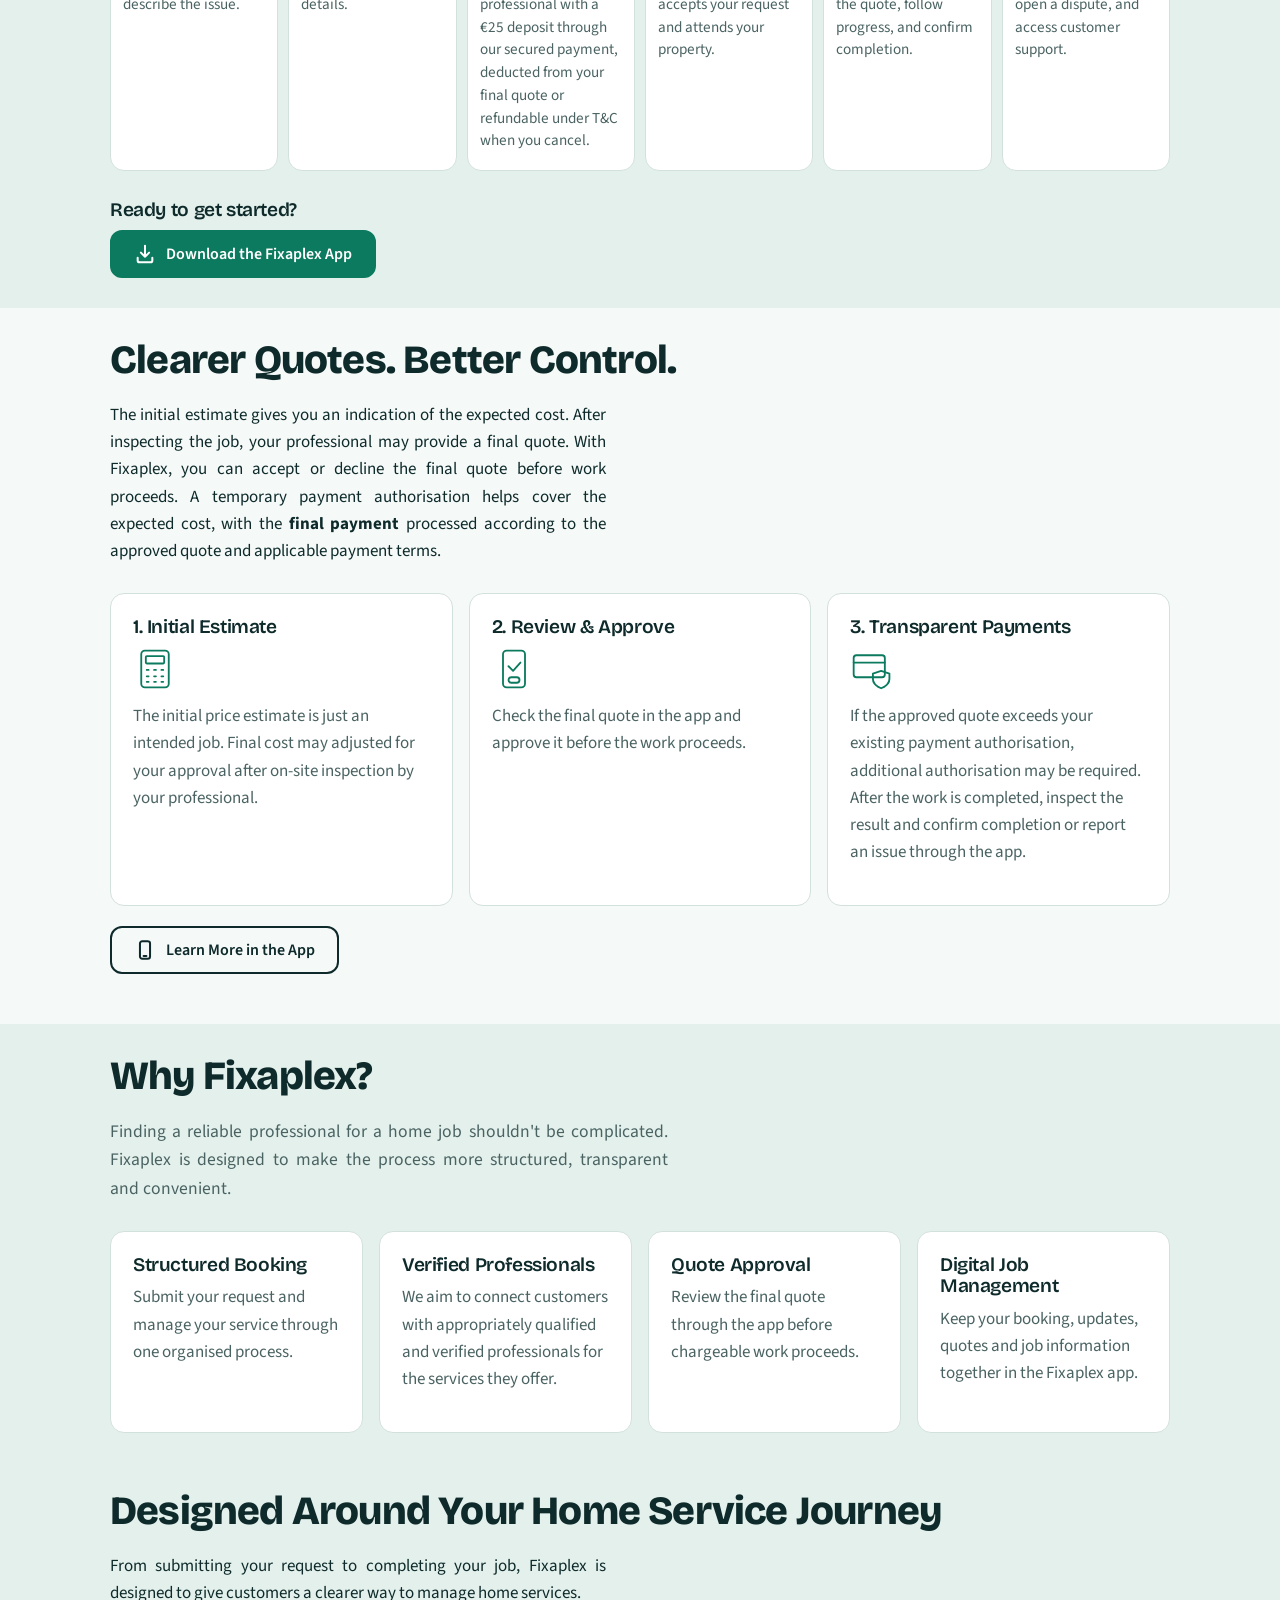
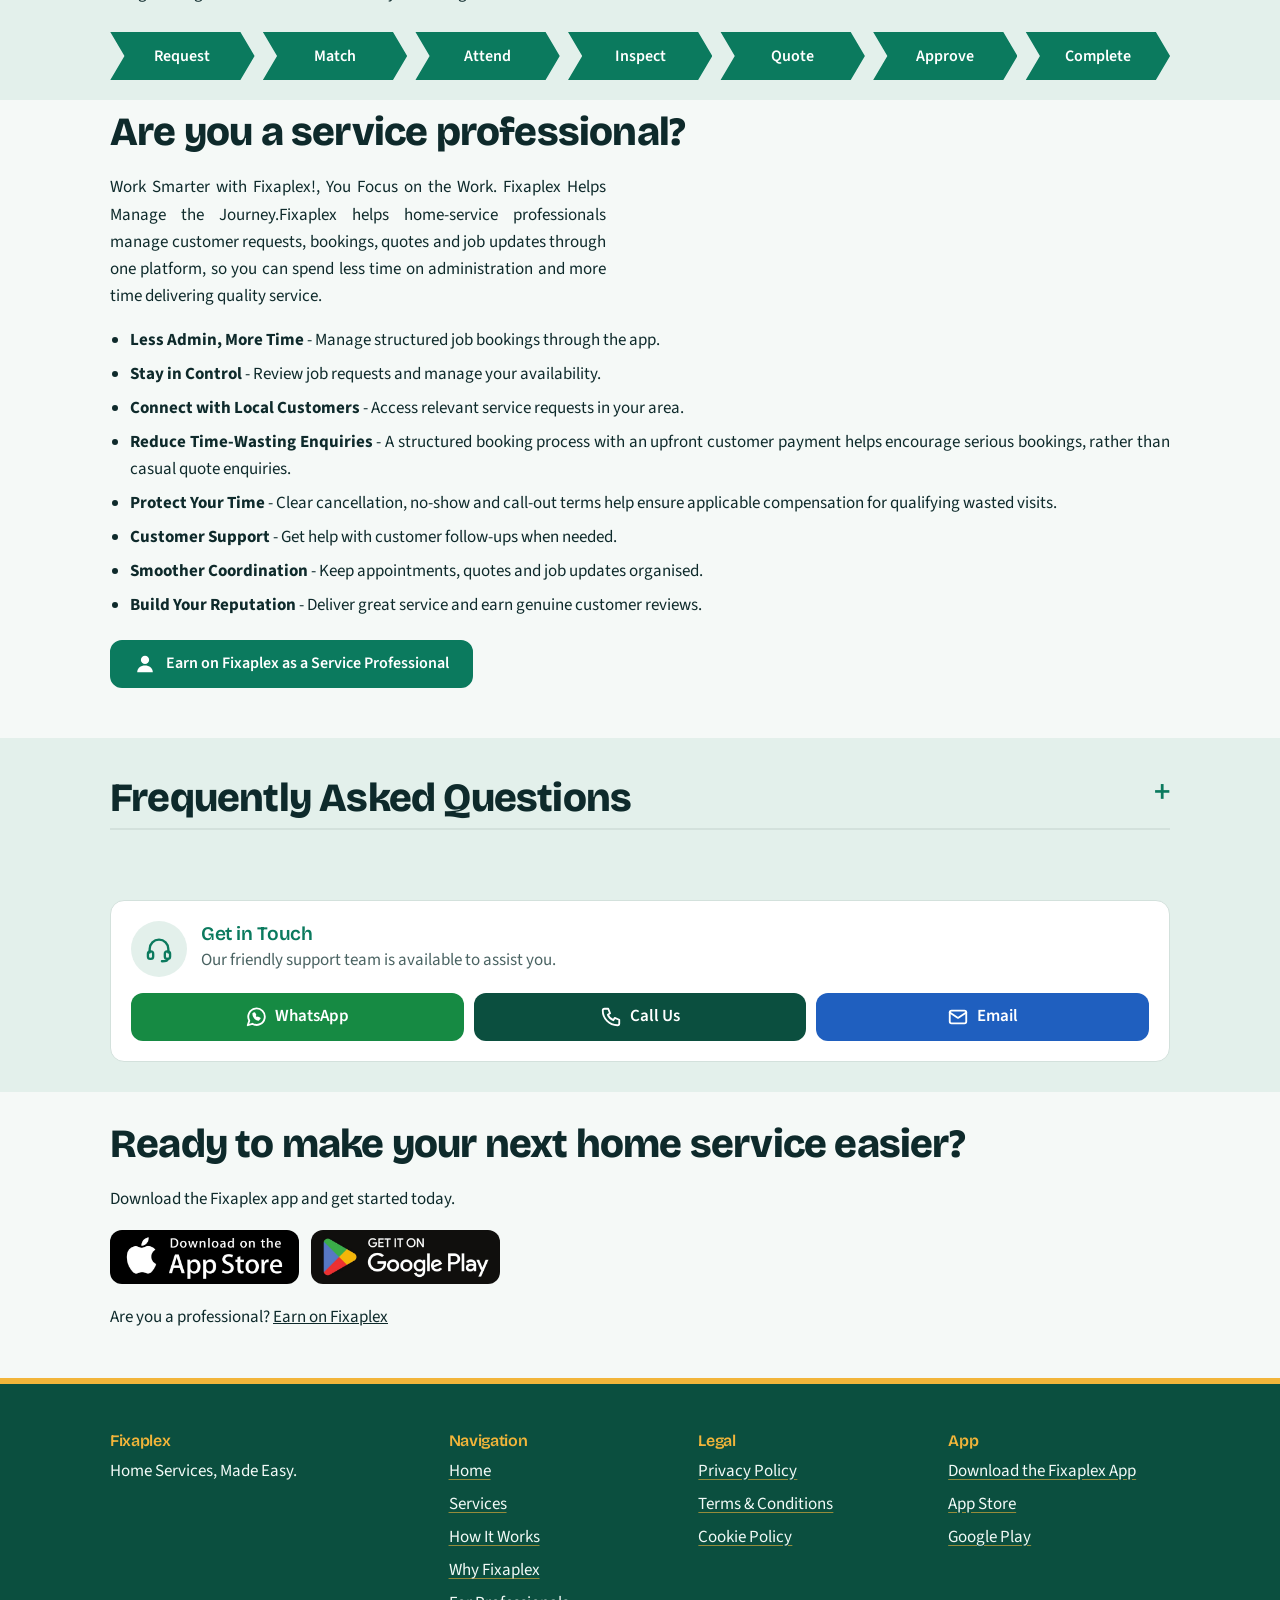
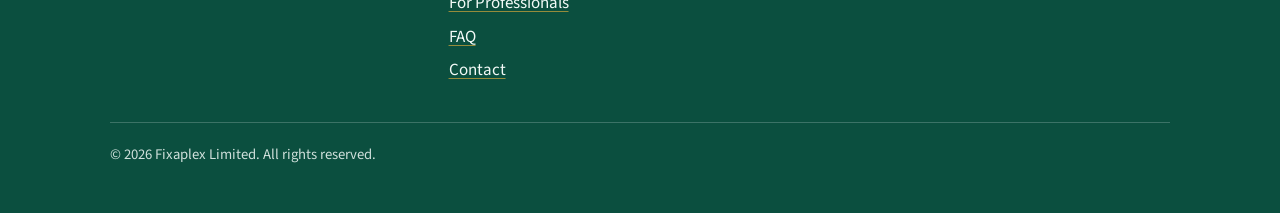
==== commit f5d823e5: "update site code" ====
--- a/index.html
+++ b/index.html
@@ -108,7 +108,7 @@
 
 
 
-<section class="alt pro" id="professionals"><div class="wrap">
+<section class="" id="professionals"><div class="wrap">
  <h2>Are you a service professional?</h2>
  <h3></h3>
  <p>Work Smarter with Fixaplex!, You Focus on the Work. Fixaplex Helps Manage the Journey.Fixaplex helps home-service professionals manage customer requests, bookings, quotes and job updates through one platform, so you can spend less time on administration and more time delivering quality service.</p>
@@ -127,7 +127,7 @@
  
  </div>
 </div></section>
-<section id="faq"><div class="wrap">
+<section  class="alt"  id="faq"><div class="wrap">
  <details class="faq-all">
  <summary><h2>Frequently Asked Questions</h2></summary>
  <div class="faq-list">
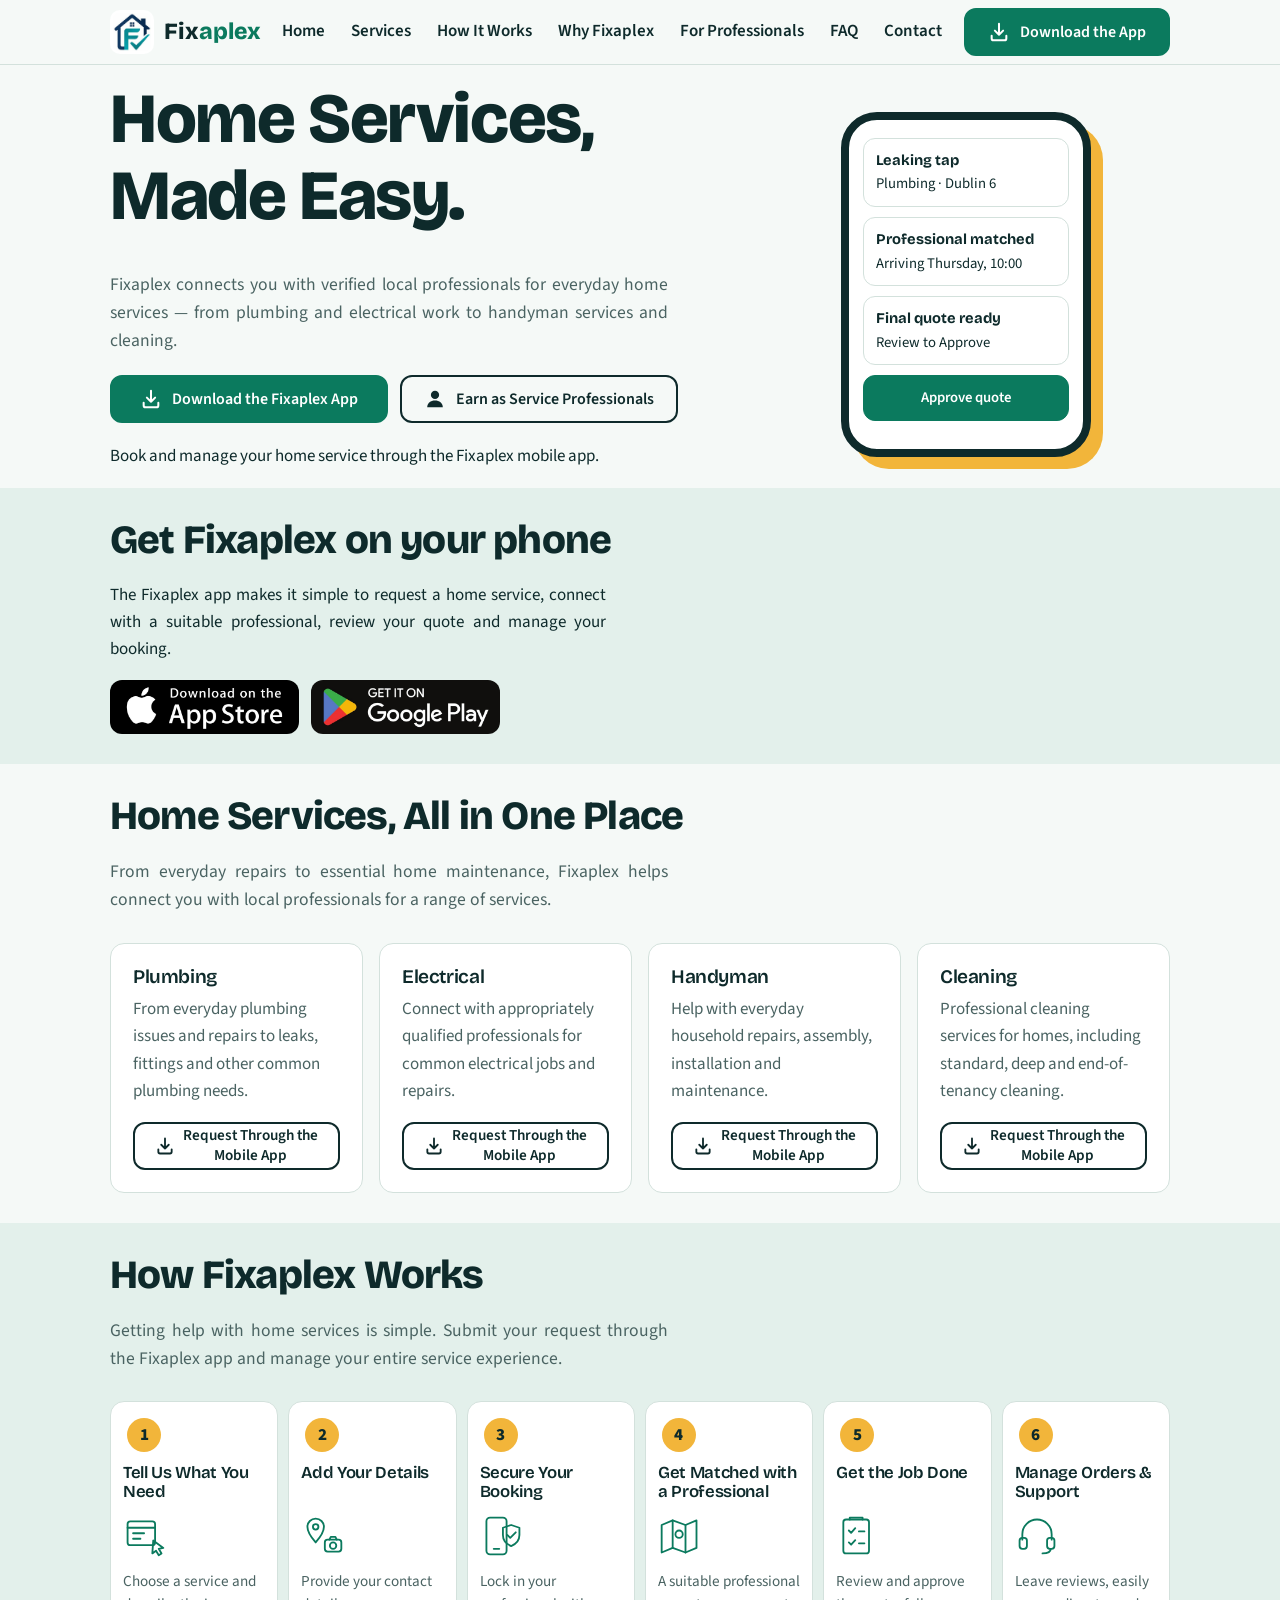
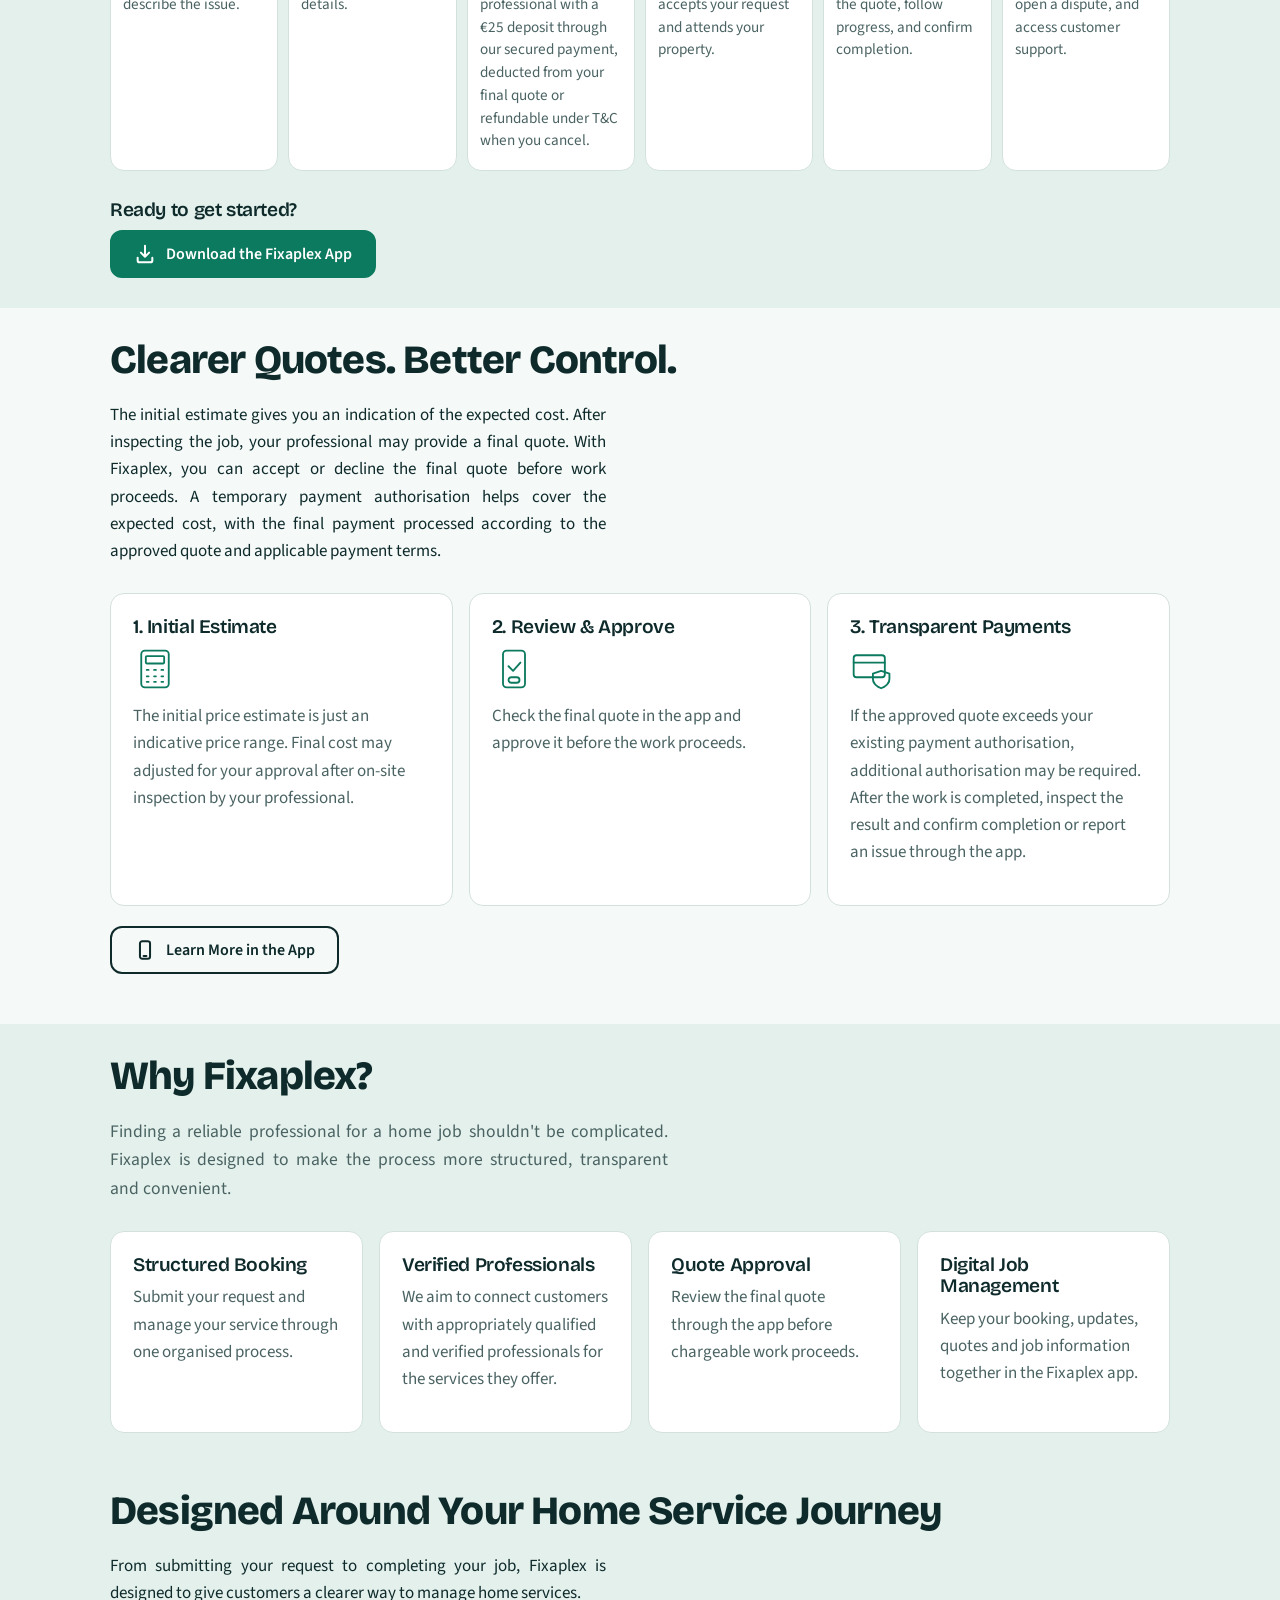
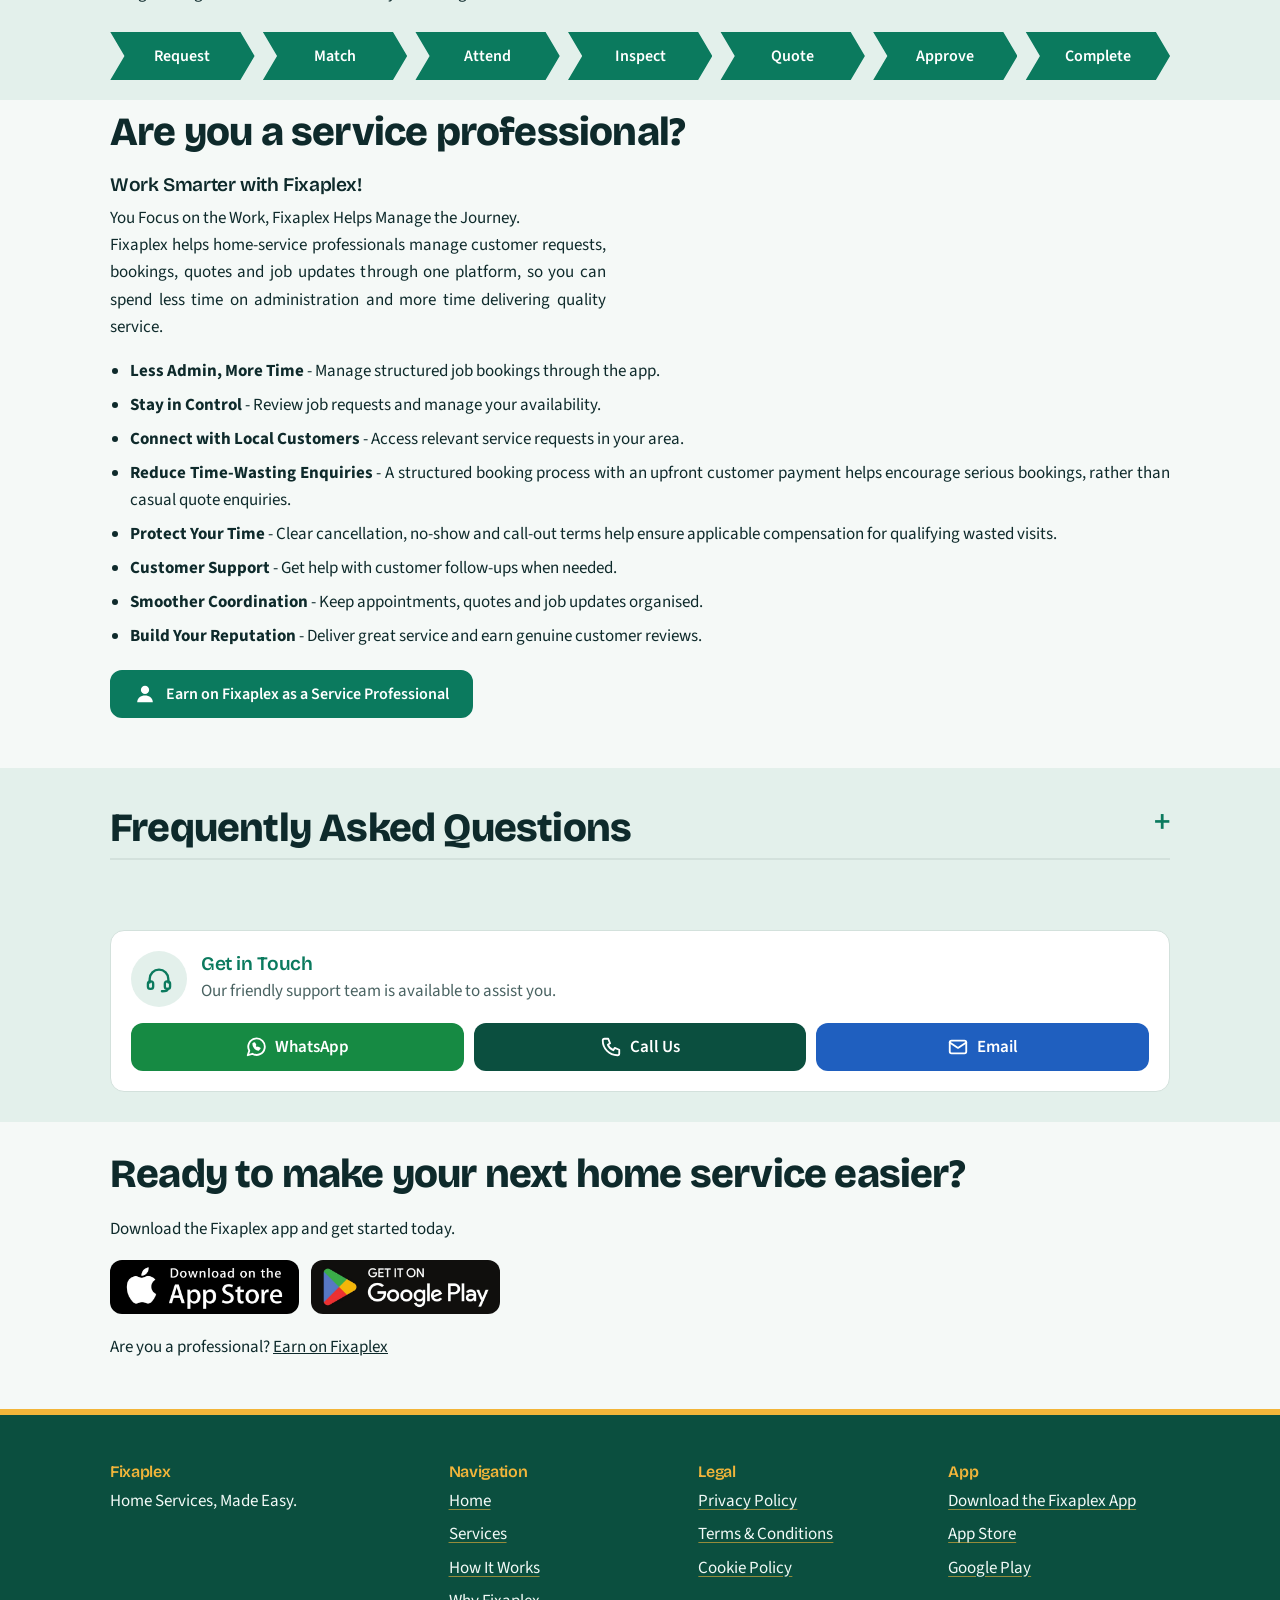
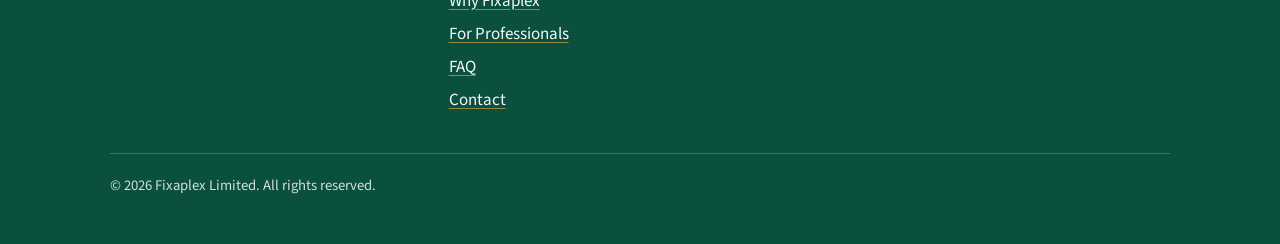
==== commit 9cf3364a: "update site code" ====
--- a/index.html
+++ b/index.html
@@ -83,9 +83,9 @@
 
 <section><div class="wrap">
  <h2>Clearer Quotes. Better Control.</h2>
- <p>The initial estimate gives you an indication of the expected cost. After inspecting the job, your professional may provide a final quote. With Fixaplex, you can accept or decline the final quote before work proceeds. A temporary payment authorisation helps cover the expected cost, with the <strong>final payment</strong> processed according to the approved quote and applicable payment terms.</p>
+ <p>The initial estimate gives you an indication of the expected cost. After inspecting the job, your professional may provide a final quote. With Fixaplex, you can accept or decline the final quote before work proceeds. A temporary payment authorisation helps cover the expected cost, with the final payment processed according to the approved quote and applicable payment terms.</p>
  <div class="grid g3">
-  <div class="card"><h3>1. Initial Estimate</h3><svg class="ico" viewBox="0 0 48 48" width="44" height="44" fill="none" stroke="currentColor" stroke-width="2" stroke-linecap="round" stroke-linejoin="round" aria-hidden="true" focusable="false"><rect x="9" y="4" width="30" height="40" rx="4"/><rect x="14" y="10" width="20" height="8" rx="1"/><path d="M15 25h2M23 25h2M31 25h2M15 32h2M23 32h2M31 32h2M15 38h2M23 38h2M31 38h2"/></svg><p>The initial price estimate is just an intended job. Final cost may adjusted for your approval after on-site inspection by your professional.</p></div>
+  <div class="card"><h3>1. Initial Estimate</h3><svg class="ico" viewBox="0 0 48 48" width="44" height="44" fill="none" stroke="currentColor" stroke-width="2" stroke-linecap="round" stroke-linejoin="round" aria-hidden="true" focusable="false"><rect x="9" y="4" width="30" height="40" rx="4"/><rect x="14" y="10" width="20" height="8" rx="1"/><path d="M15 25h2M23 25h2M31 25h2M15 32h2M23 32h2M31 32h2M15 38h2M23 38h2M31 38h2"/></svg><p>The initial price estimate is just an indicative price range. Final cost may adjusted for your approval after on-site inspection by your professional.</p></div>
   <div class="card"><h3>2. Review &amp; Approve</h3><svg class="ico" viewBox="0 0 48 48" width="44" height="44" fill="none" stroke="currentColor" stroke-width="2" stroke-linecap="round" stroke-linejoin="round" aria-hidden="true" focusable="false"><rect x="12" y="4" width="24" height="40" rx="4"/><path d="M18 21l5 5 8-9"/><rect x="18" y="33" width="12" height="6" rx="3"/></svg><p>Check the final quote in the app and approve it before the work proceeds.</p></div>
   <div class="card"><h3>3. Transparent Payments</h3><svg class="ico" viewBox="0 0 48 48" width="44" height="44" fill="none" stroke="currentColor" stroke-width="2" stroke-linecap="round" stroke-linejoin="round" aria-hidden="true" focusable="false"><rect x="4" y="9" width="34" height="24" rx="3"/><path d="M4 17h34"/><path d="M34 26l9 3v6c0 5-4 8-9 10-5-2-9-5-9-10v-6z"/></svg><p>If the approved quote exceeds your existing payment authorisation, additional authorisation may be required. After the work is completed, inspect the result and confirm completion or report an issue through the app.</p></div>
  </div>
@@ -110,8 +110,8 @@
 
 <section class="" id="professionals"><div class="wrap">
  <h2>Are you a service professional?</h2>
- <h3></h3>
- <p>Work Smarter with Fixaplex!, You Focus on the Work. Fixaplex Helps Manage the Journey.Fixaplex helps home-service professionals manage customer requests, bookings, quotes and job updates through one platform, so you can spend less time on administration and more time delivering quality service.</p>
+ <h3>Work Smarter with Fixaplex!</h3>
+ <p> You Focus on the Work, Fixaplex Helps Manage the Journey.<br>Fixaplex helps home-service professionals manage customer requests, bookings, quotes and job updates through one platform, so you can spend less time on administration and more time delivering quality service.</p>
  <ul class="ticks">
   <li><strong>Less Admin, More Time</strong> - Manage structured job bookings through the app.</li>
   <li><strong>Stay in Control</strong> - Review job requests and manage your availability.</li>
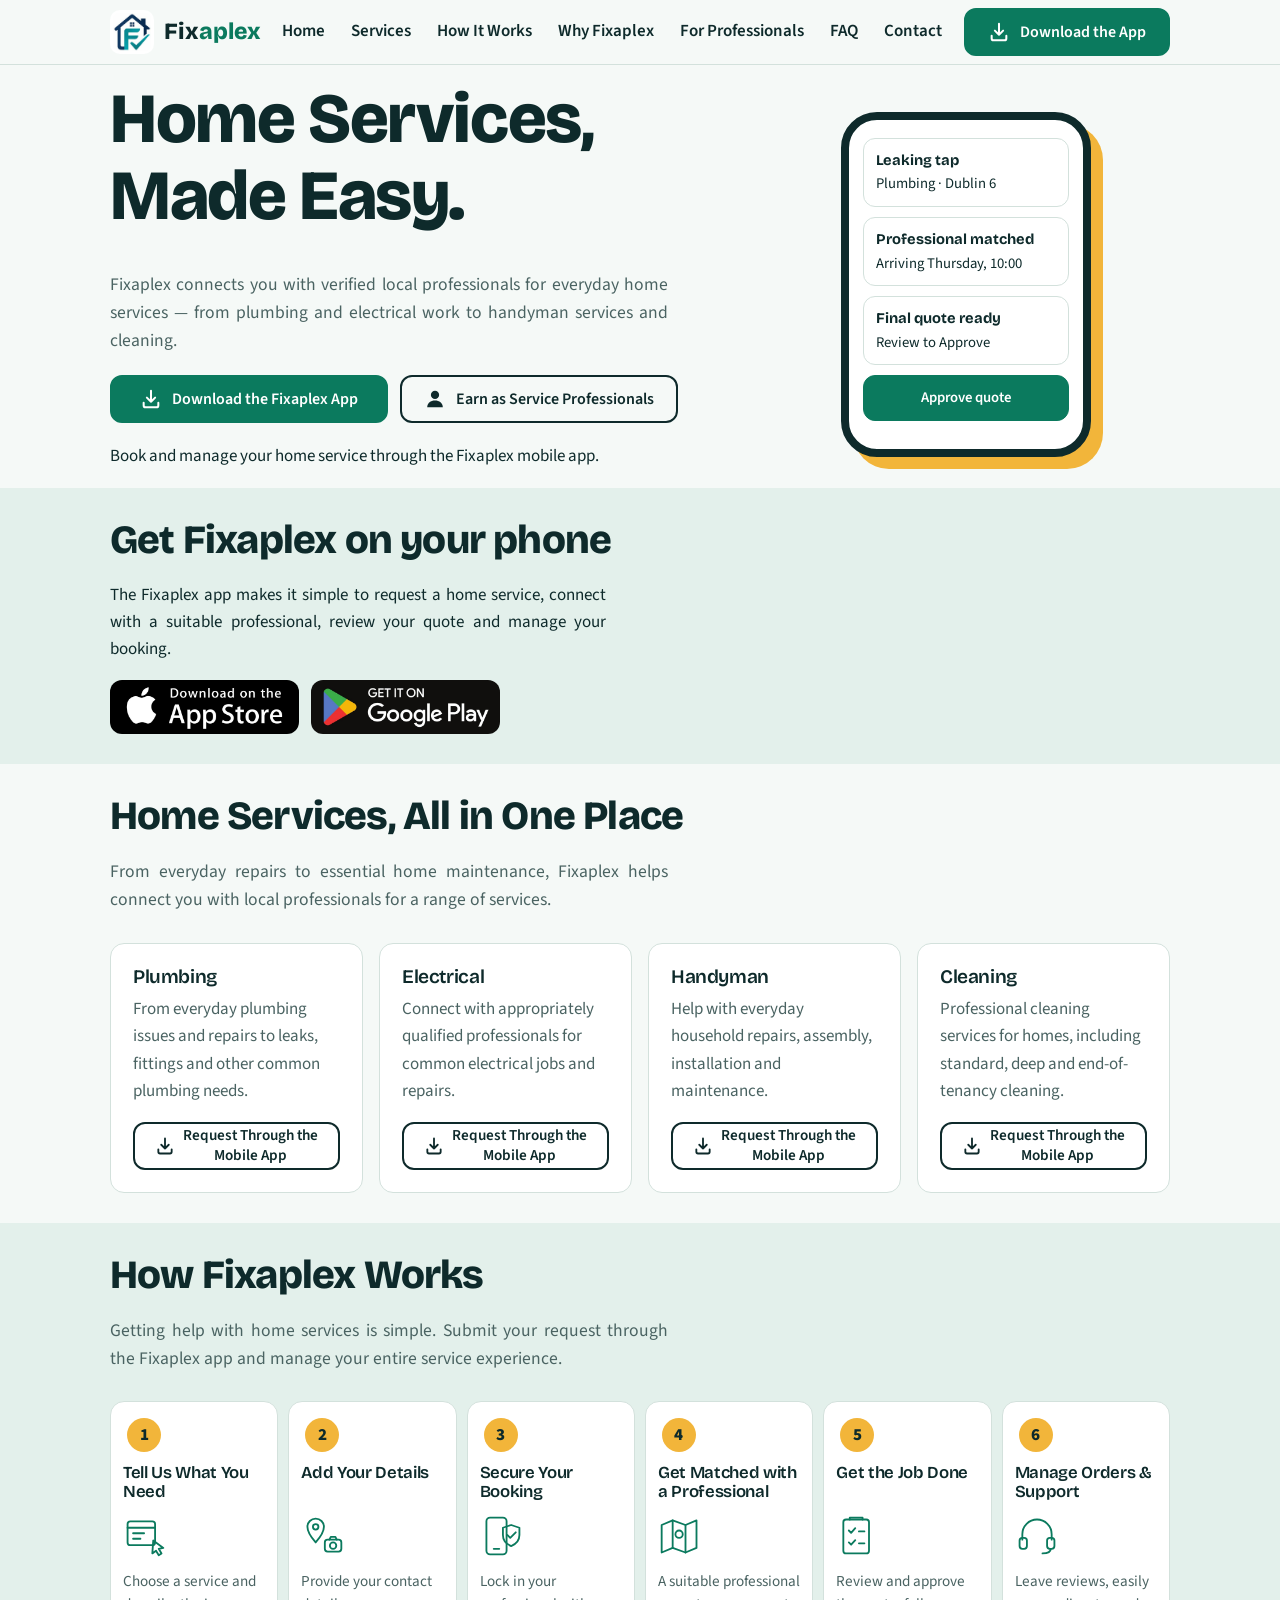
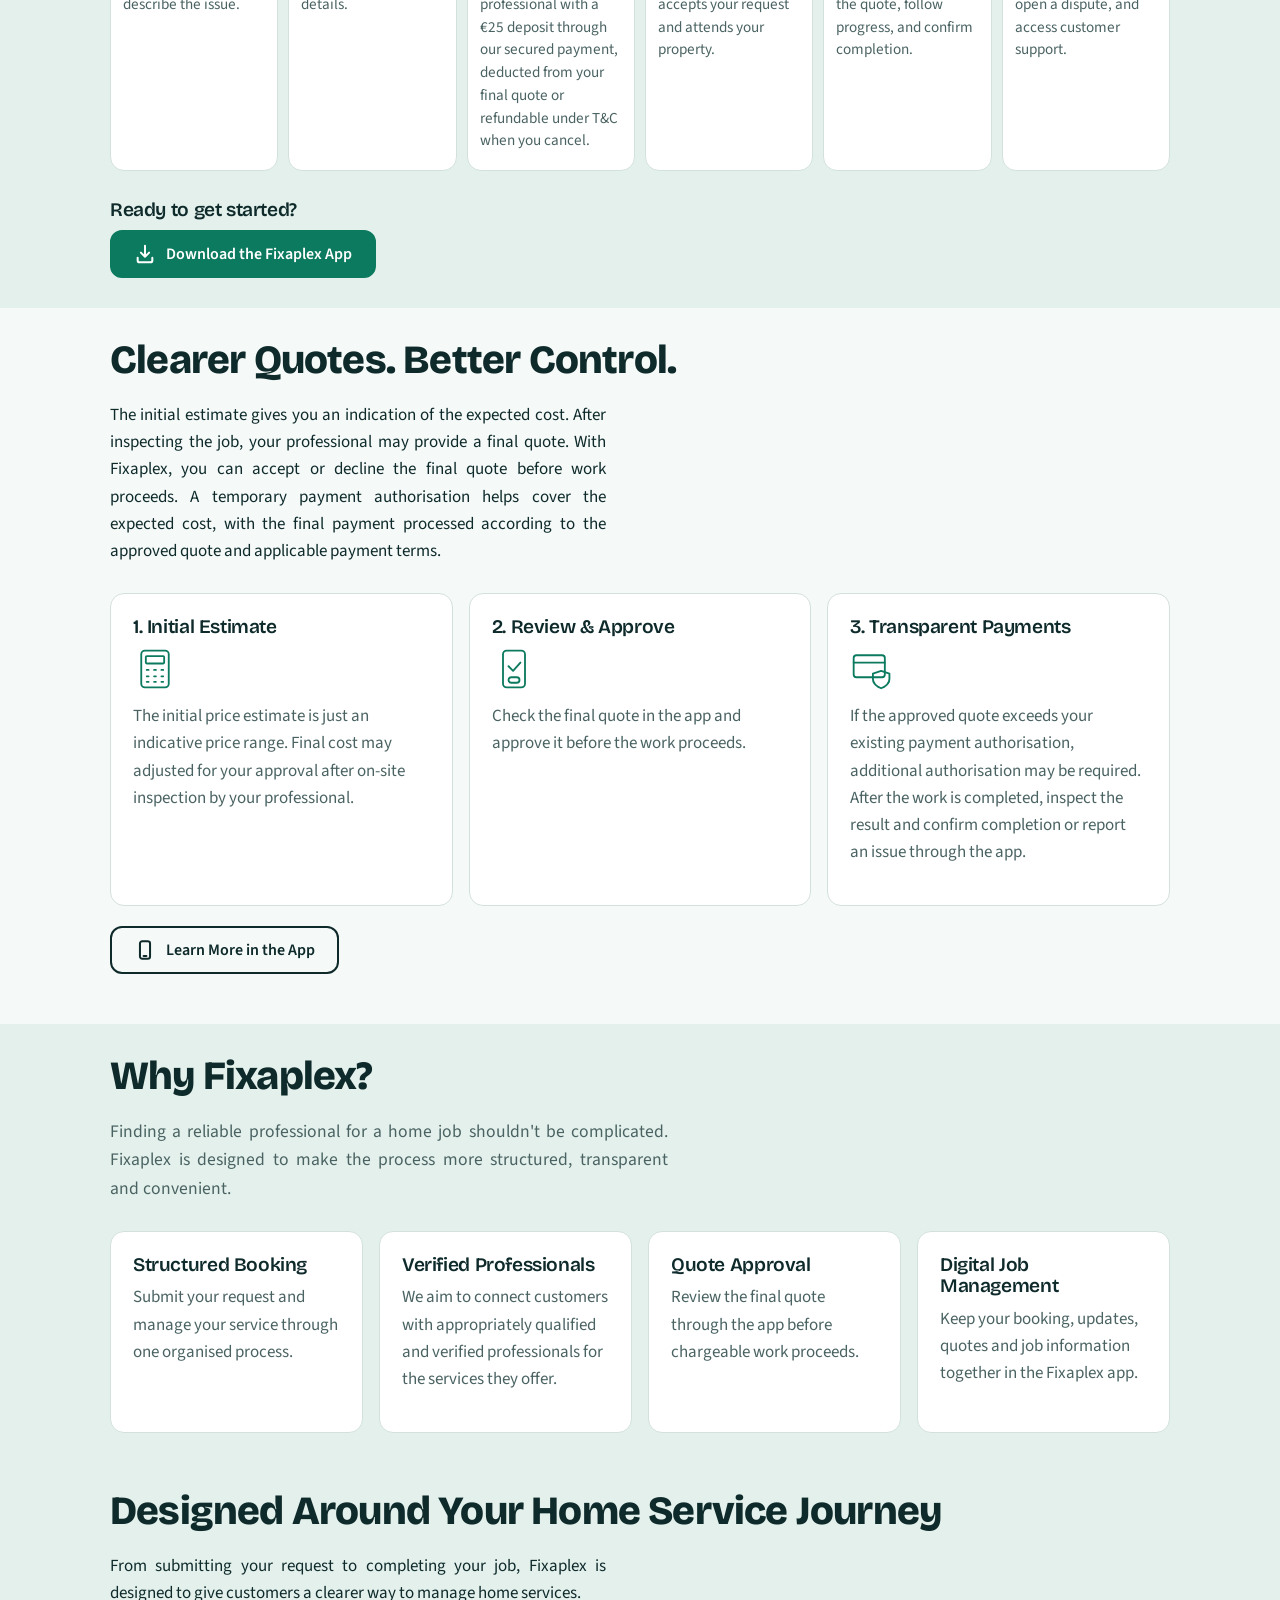
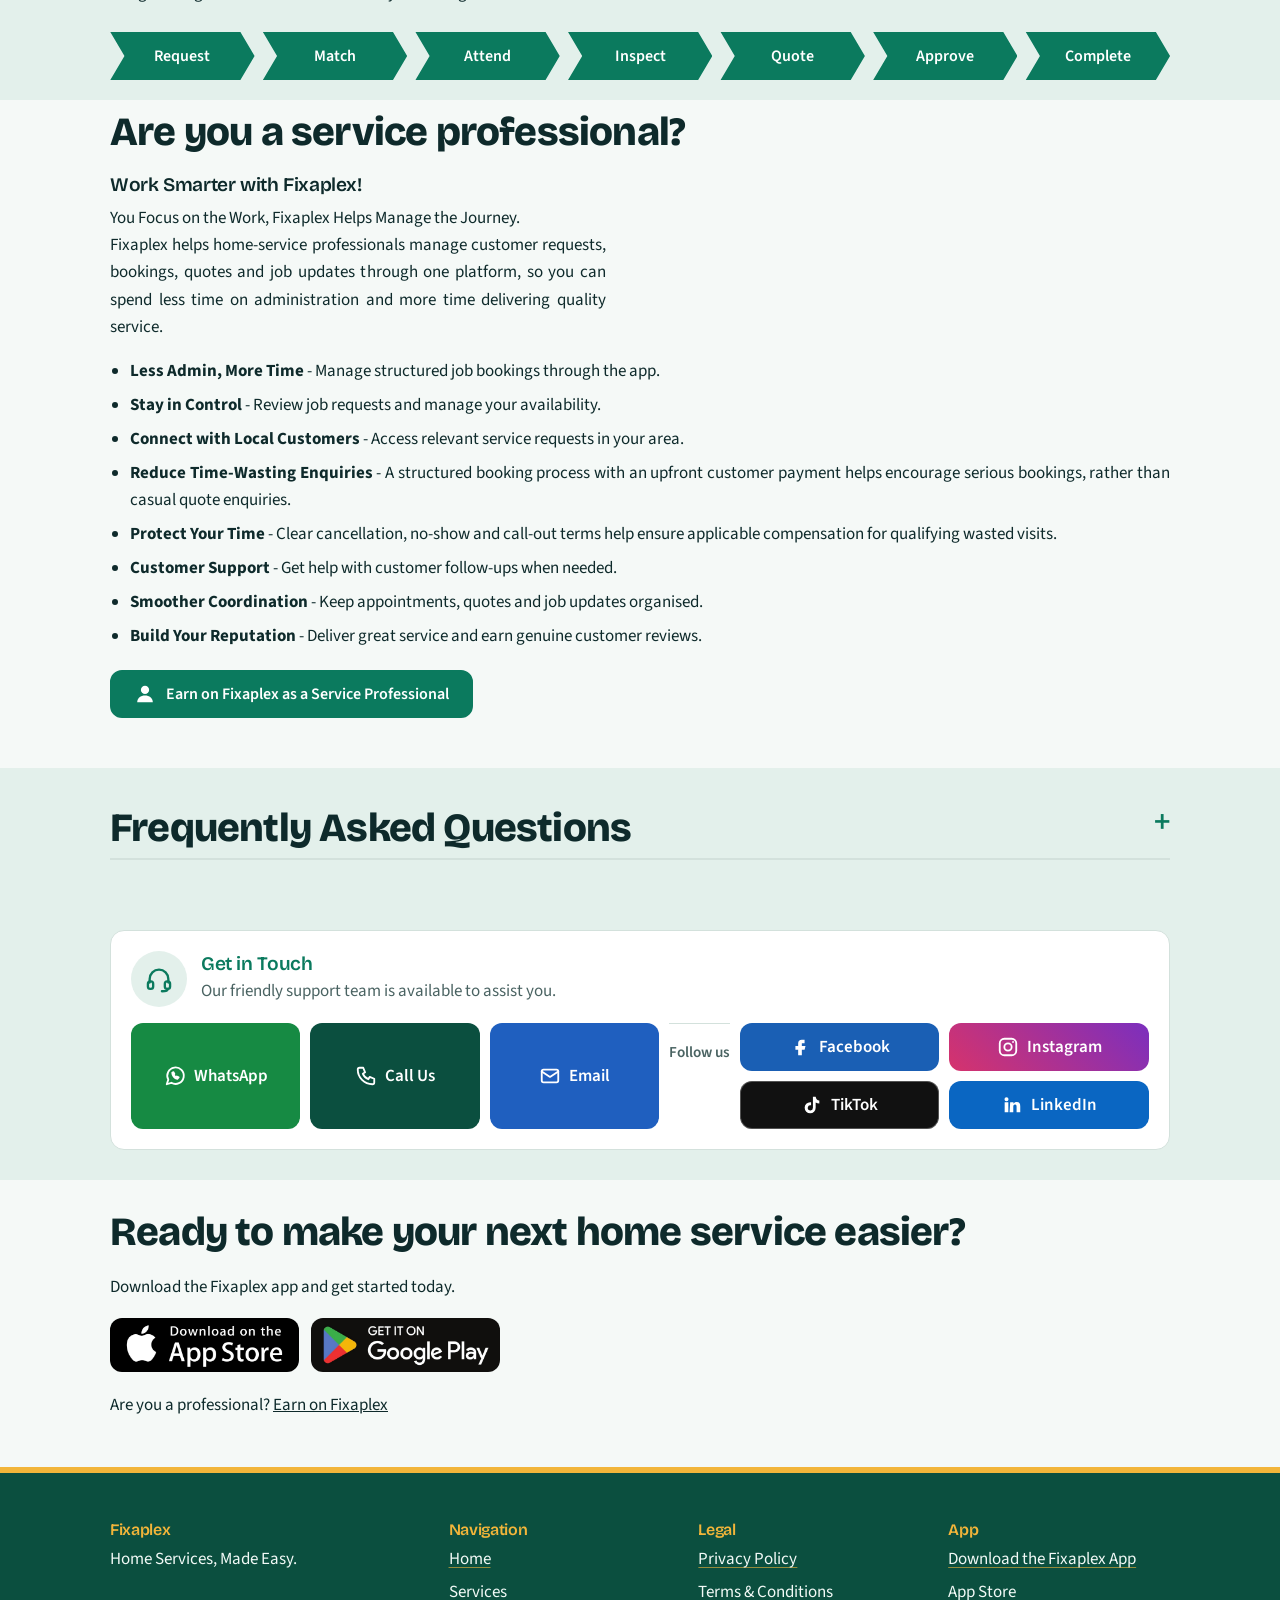
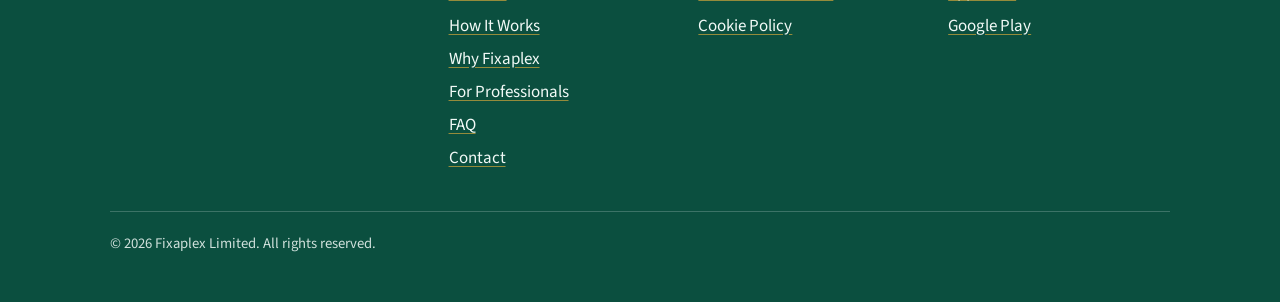
==== commit 78b7cd7e: "update site code" ====
--- a/index.html
+++ b/index.html
@@ -156,6 +156,14 @@
    <a class="abtn wa" id="a-wa" href="#contact" data-event="support_whatsapp_click"><svg viewBox="0 0 24 24" width="22" height="22" fill="none" stroke="currentColor" stroke-width="2" stroke-linecap="round" stroke-linejoin="round" aria-hidden="true" focusable="false"><path d="M3 21l1.7-5A9 9 0 1 1 8 19.4z"/><path d="M9 8.5c0 3 2.5 6 5.5 6.5l1.5-1.5-2-1-1 .8c-1-.5-2-1.500-2.500-2.500l.8-1-1-2z"/></svg>WhatsApp</a>
    <a class="abtn call" id="a-call" href="#contact" data-event="support_call_click"><svg viewBox="0 0 24 24" width="22" height="22" fill="none" stroke="currentColor" stroke-width="2" stroke-linecap="round" stroke-linejoin="round" aria-hidden="true" focusable="false"><path d="M5 3h4l2 5-2.500 1.500a11 11 0 0 0 6 6L16 13l5 2v4a2 2 0 0 1-2 2A16 16 0 0 1 3 5a2 2 0 0 1 2-2z"/></svg>Call Us</a>
    <a class="abtn mail" id="a-mail" href="#contact" data-event="support_email_click"><svg viewBox="0 0 24 24" width="22" height="22" fill="none" stroke="currentColor" stroke-width="2" stroke-linecap="round" stroke-linejoin="round" aria-hidden="true" focusable="false"><rect x="3" y="5" width="18" height="14" rx="2"/><path d="M3 7l9 6 9-6"/></svg>Email</a>
+
+     <p class="assist-social-label">Follow us</p>
+  <div class="assist-social">
+   <a class="abtn fb" id="s-facebook" href="#assist" data-event="social_facebook_click"><svg viewBox="0 0 24 24" width="22" height="22" fill="currentColor" aria-hidden="true" focusable="false"><path d="M14 8h3V4h-3a4 4 0 0 0-4 4v3H7v4h3v6h4v-6h3l1-4h-4V8.500z"/></svg>Facebook</a>
+   <a class="abtn ig" id="s-instagram" href="#assist" data-event="social_instagram_click"><svg viewBox="0 0 24 24" width="22" height="22" fill="none" stroke="currentColor" stroke-width="2" stroke-linecap="round" stroke-linejoin="round" aria-hidden="true" focusable="false"><rect x="3" y="3" width="18" height="18" rx="5"/><circle cx="12" cy="12" r="4"/><circle cx="17.500" cy="6.500" r="1" fill="currentColor" stroke="none"/></svg>Instagram</a>
+   <a class="abtn tt" id="s-tiktok" href="#assist" data-event="social_tiktok_click"><svg viewBox="0 0 24 24" width="22" height="22" fill="currentColor" aria-hidden="true" focusable="false"><path d="M16 3c.3 2.500 1.800 4 4 4.200v3.200c-1.500 0-2.800-.4-4-1.200V15a6 6 0 1 1-6-6c.3 0 .7 0 1 .1v3.300a2.800 2.800 0 1 0 2 2.700V3z"/></svg>TikTok</a>
+   <a class="abtn lin" id="s-linkedin" href="#assist" data-event="social_linkedin_click"><svg viewBox="0 0 24 24" width="22" height="22" fill="currentColor" aria-hidden="true" focusable="false"><path d="M4 9h4v11H4zM6 3.500a2.200 2.200 0 1 1 0 4.400 2.200 2.200 0 0 1 0-4.400zM10 9h3.600v1.600c.7-1.100 2-1.800 3.600-1.800 3 0 3.800 2 3.800 4.700V20h-4v-5.800c0-1.400-.1-2.700-1.700-2.700s-1.900 1.200-1.900 2.600V20h-4z"/></svg>LinkedIn</a>
+  </div>
   </div>
  </div>
  
--- a/css/styles.css
+++ b/css/styles.css
@@ -151,4 +151,12 @@
 /* Service cards: buttons line up at the bottom, and fill the card on desktop where cards are narrow */
 #services .card{display:flex;flex-direction:column}
 #services .card .btn{margin-top:auto;align-self:flex-start}
-@media(min-width:1000px){#services .card .btn{align-self:stretch}}+@media(min-width:1000px){#services .card .btn{align-self:stretch}}
+
+/* Social buttons in the support card */
+.assist-social-label{margin:20px 0 10px;padding-top:16px;border-top:1px solid var(--line);color:var(--muted);font-weight:600;font-size:.95rem}
+.assist-social{display:flex;flex-wrap:wrap;gap:10px}
+.abtn.fb{background:#1A5FB4}
+.abtn.ig{background:linear-gradient(45deg,#D6336C,#7B2FBE)}
+.abtn.tt{background:#111;box-shadow:inset 0 0 0 1px rgba(255,255,255,.28)}
+.abtn.lin{background:#0A66C2}
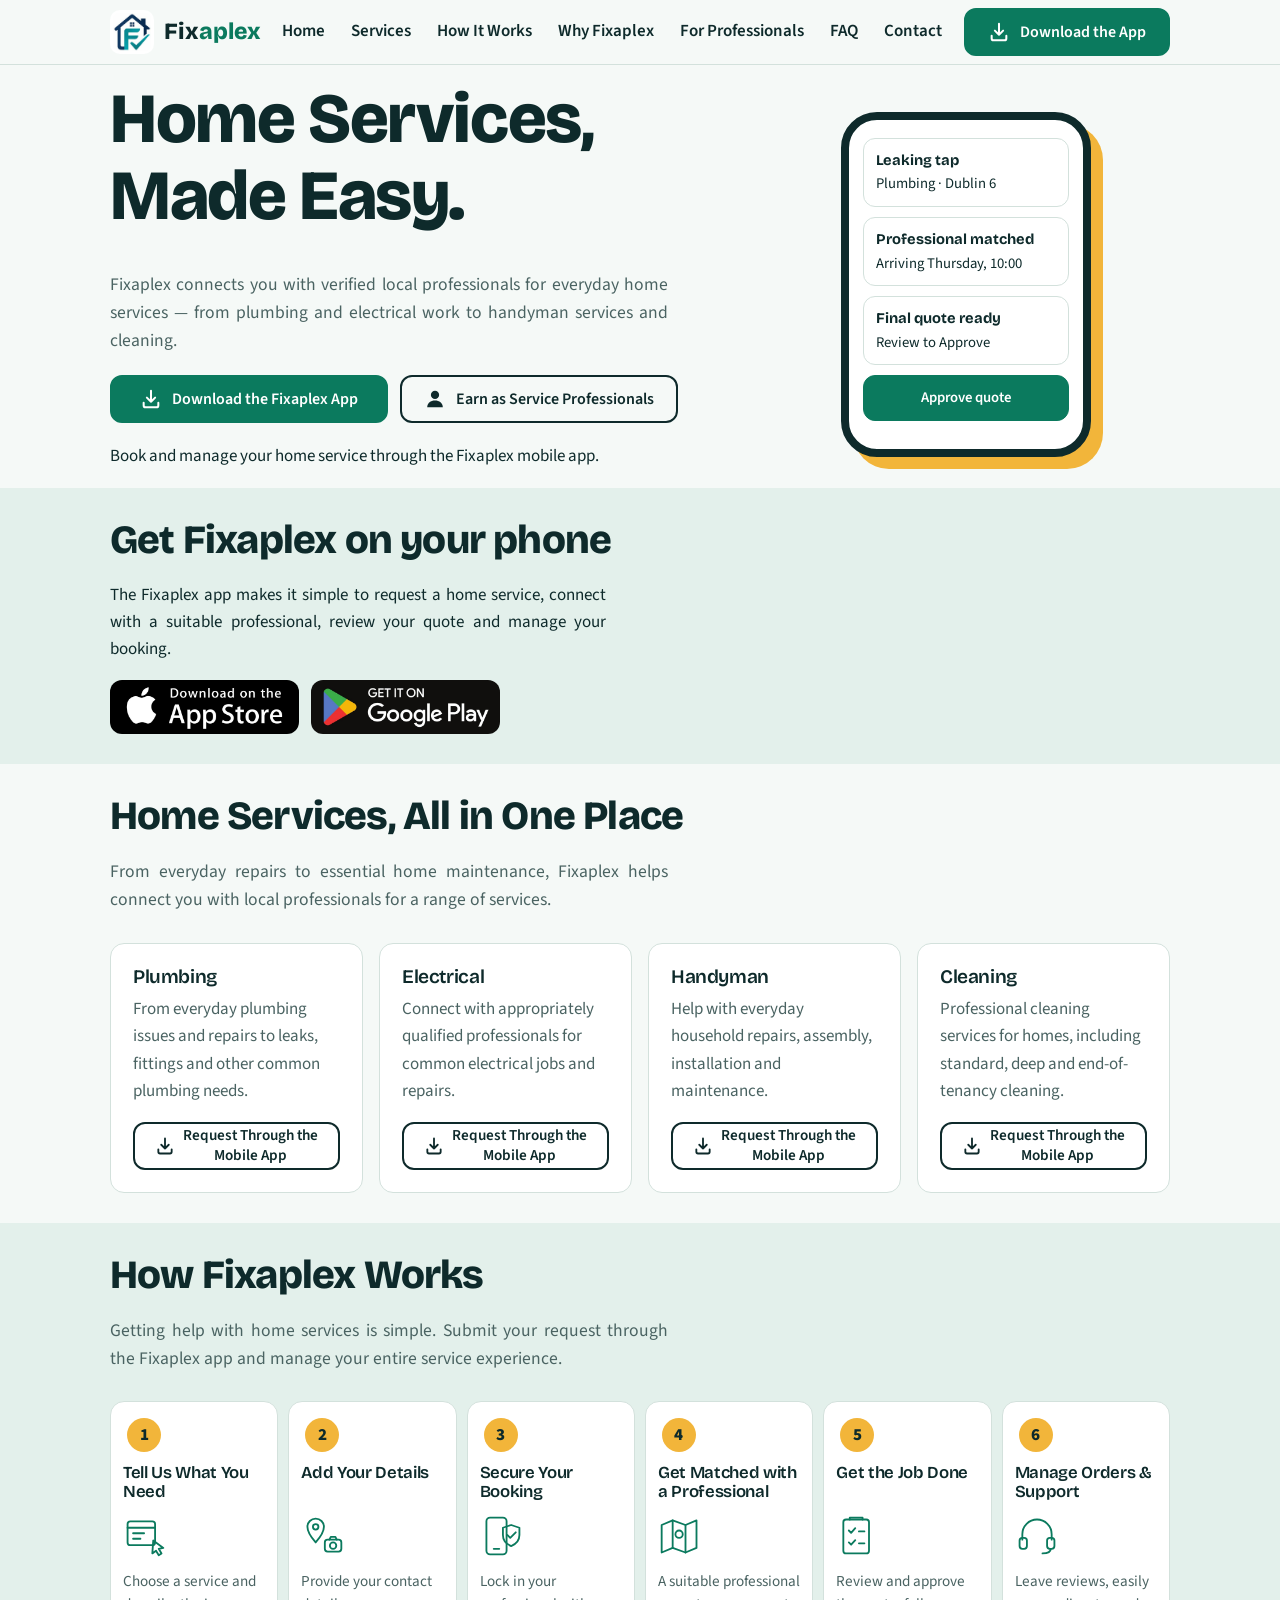
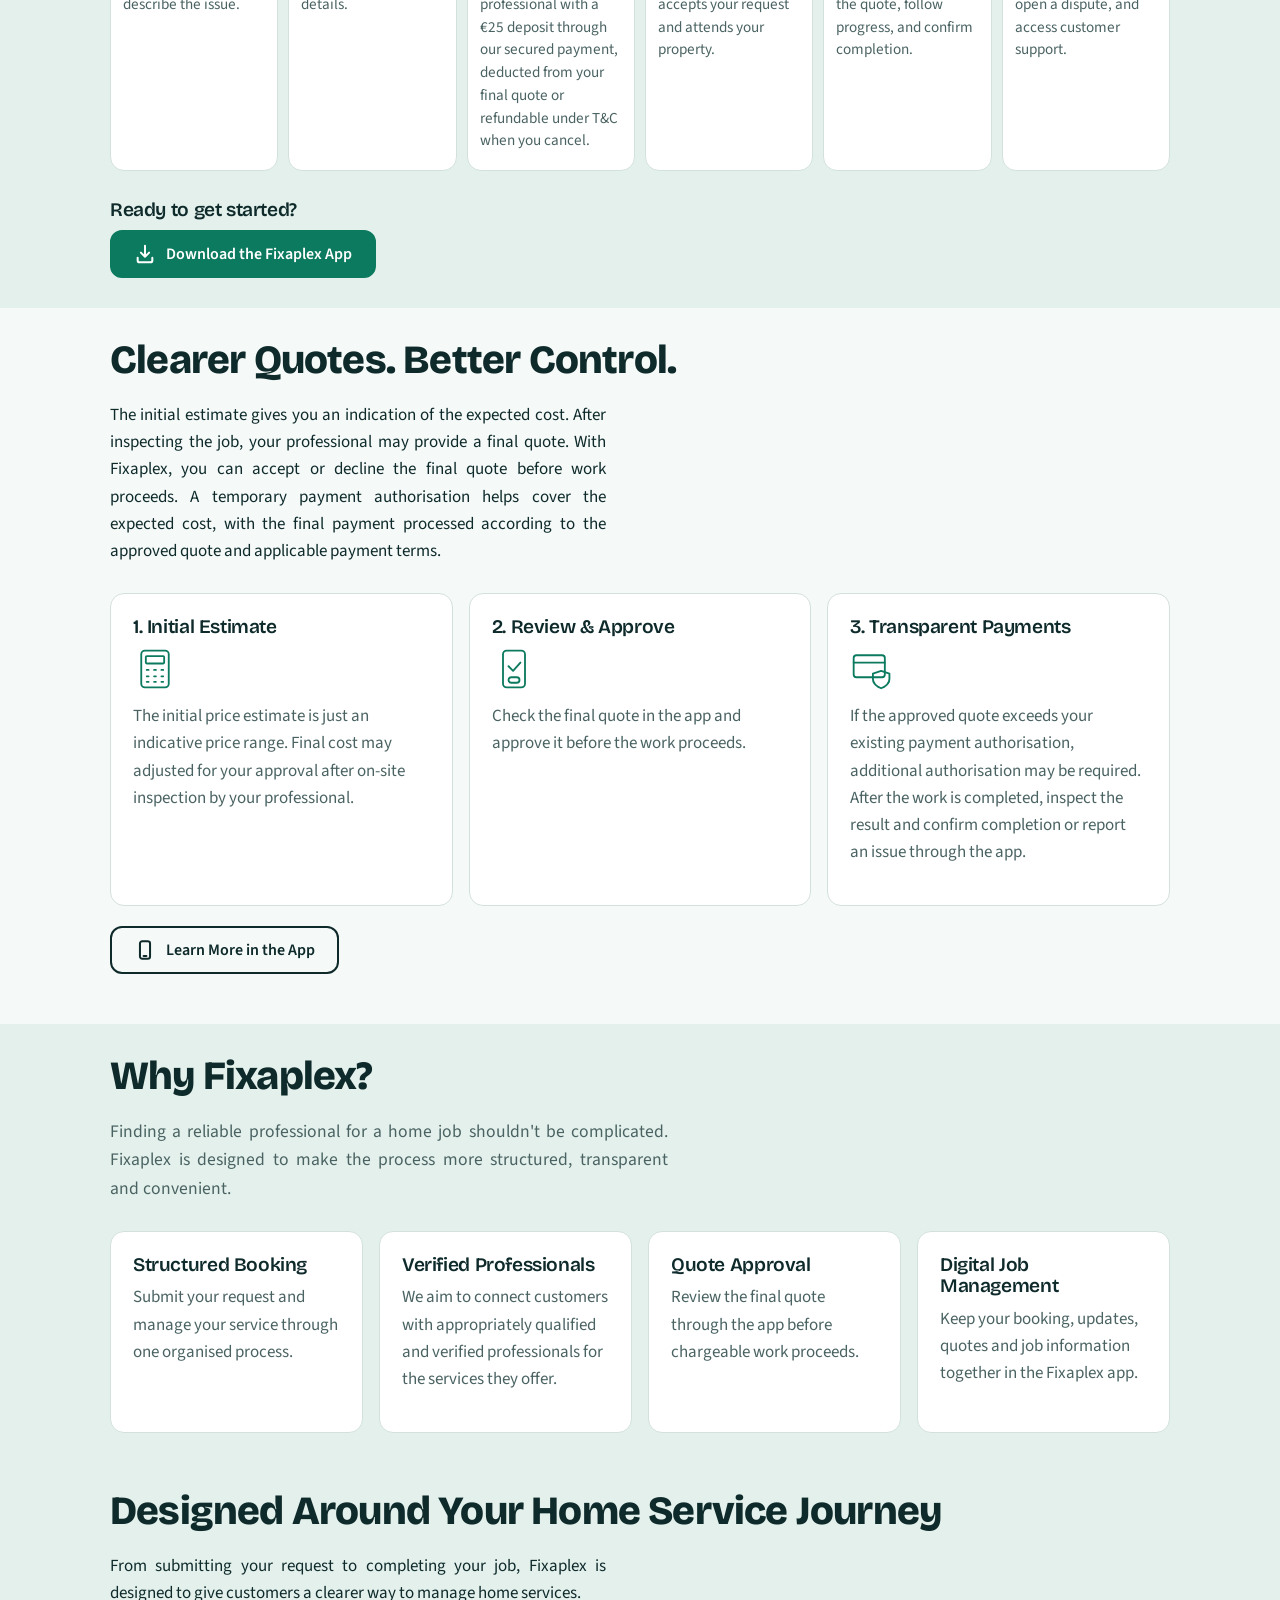
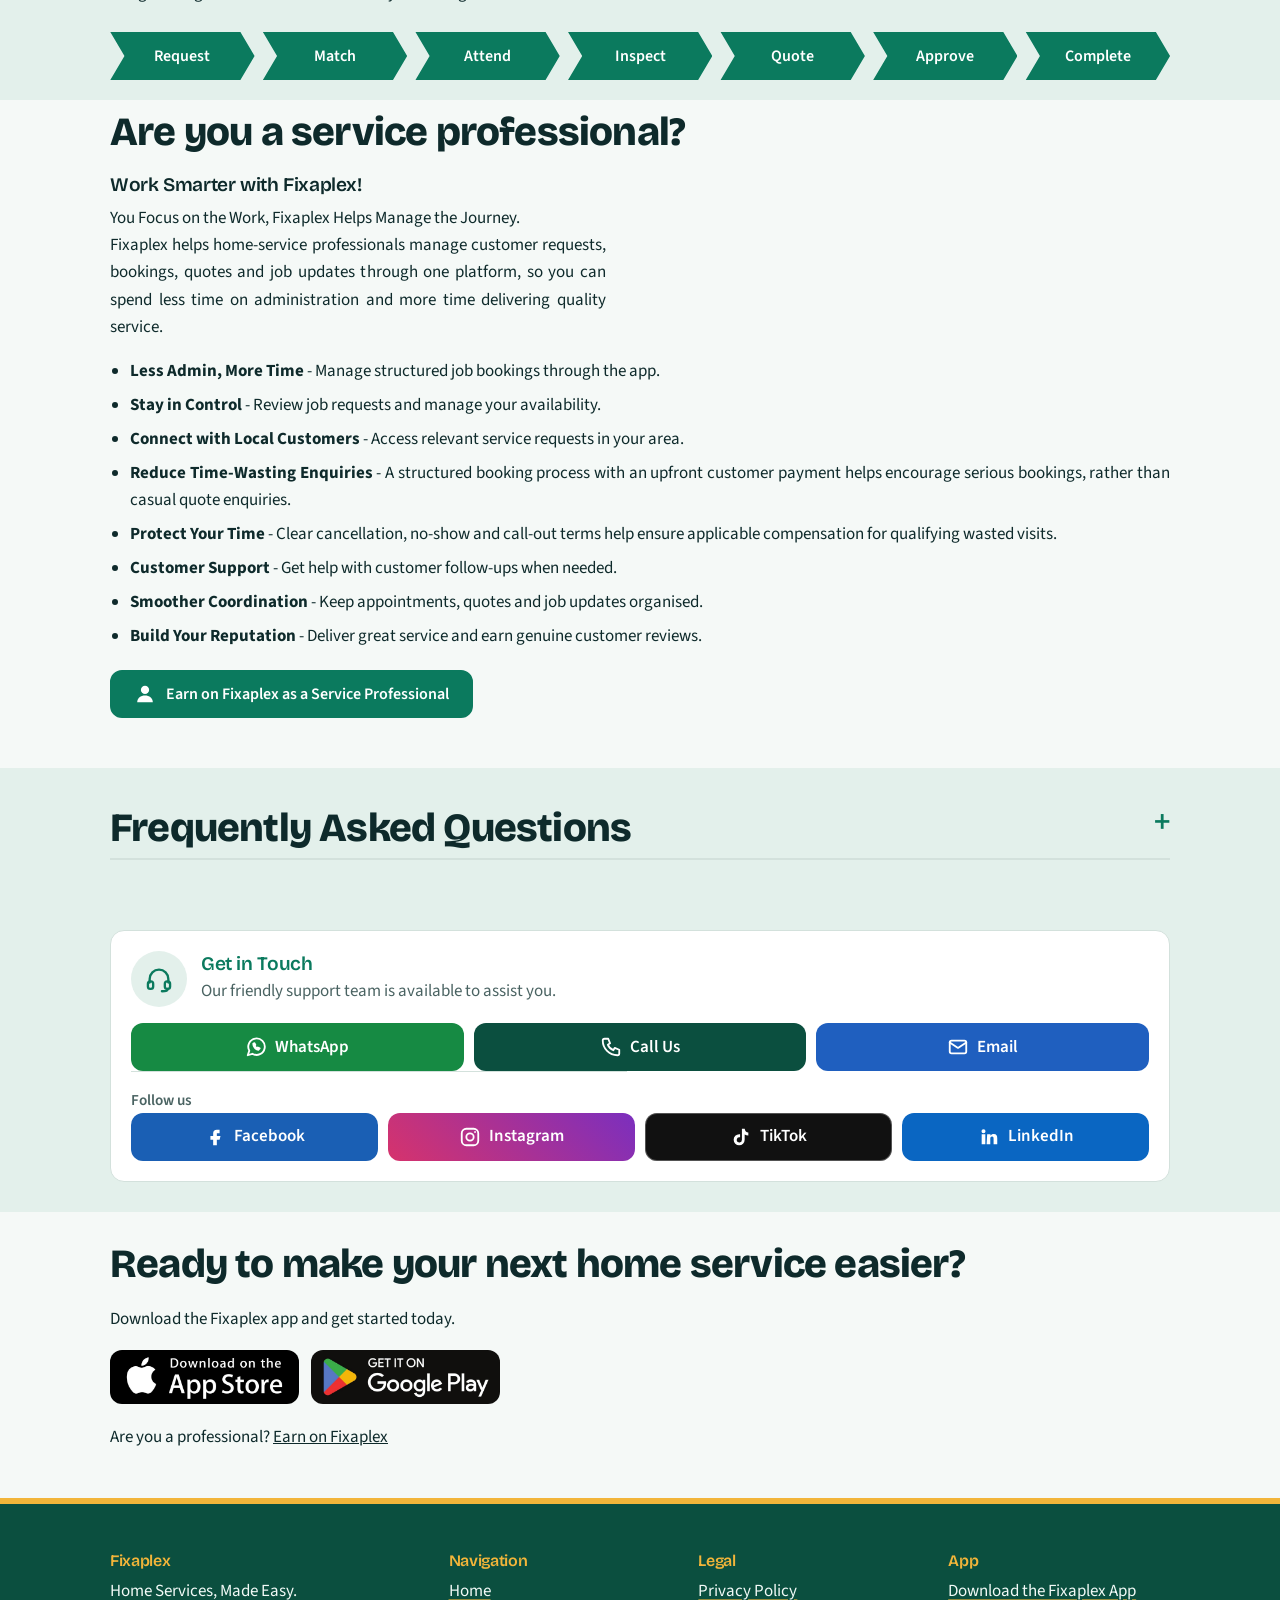
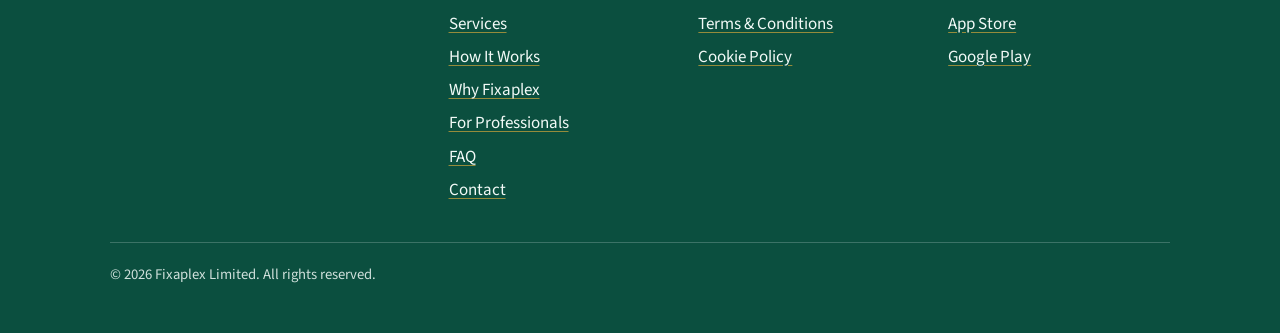
==== commit f0e1dd2a: "update site code" ====
--- a/index.html
+++ b/index.html
@@ -156,8 +156,8 @@
    <a class="abtn wa" id="a-wa" href="#contact" data-event="support_whatsapp_click"><svg viewBox="0 0 24 24" width="22" height="22" fill="none" stroke="currentColor" stroke-width="2" stroke-linecap="round" stroke-linejoin="round" aria-hidden="true" focusable="false"><path d="M3 21l1.7-5A9 9 0 1 1 8 19.4z"/><path d="M9 8.5c0 3 2.5 6 5.5 6.5l1.5-1.5-2-1-1 .8c-1-.5-2-1.500-2.500-2.500l.8-1-1-2z"/></svg>WhatsApp</a>
    <a class="abtn call" id="a-call" href="#contact" data-event="support_call_click"><svg viewBox="0 0 24 24" width="22" height="22" fill="none" stroke="currentColor" stroke-width="2" stroke-linecap="round" stroke-linejoin="round" aria-hidden="true" focusable="false"><path d="M5 3h4l2 5-2.500 1.500a11 11 0 0 0 6 6L16 13l5 2v4a2 2 0 0 1-2 2A16 16 0 0 1 3 5a2 2 0 0 1 2-2z"/></svg>Call Us</a>
    <a class="abtn mail" id="a-mail" href="#contact" data-event="support_email_click"><svg viewBox="0 0 24 24" width="22" height="22" fill="none" stroke="currentColor" stroke-width="2" stroke-linecap="round" stroke-linejoin="round" aria-hidden="true" focusable="false"><rect x="3" y="5" width="18" height="14" rx="2"/><path d="M3 7l9 6 9-6"/></svg>Email</a>
-
-     <p class="assist-social-label">Follow us</p>
+  </div>
+  <p class="assist-social-label">Follow us</p>
   <div class="assist-social">
    <a class="abtn fb" id="s-facebook" href="#assist" data-event="social_facebook_click"><svg viewBox="0 0 24 24" width="22" height="22" fill="currentColor" aria-hidden="true" focusable="false"><path d="M14 8h3V4h-3a4 4 0 0 0-4 4v3H7v4h3v6h4v-6h3l1-4h-4V8.500z"/></svg>Facebook</a>
    <a class="abtn ig" id="s-instagram" href="#assist" data-event="social_instagram_click"><svg viewBox="0 0 24 24" width="22" height="22" fill="none" stroke="currentColor" stroke-width="2" stroke-linecap="round" stroke-linejoin="round" aria-hidden="true" focusable="false"><rect x="3" y="3" width="18" height="18" rx="5"/><circle cx="12" cy="12" r="4"/><circle cx="17.500" cy="6.500" r="1" fill="currentColor" stroke="none"/></svg>Instagram</a>
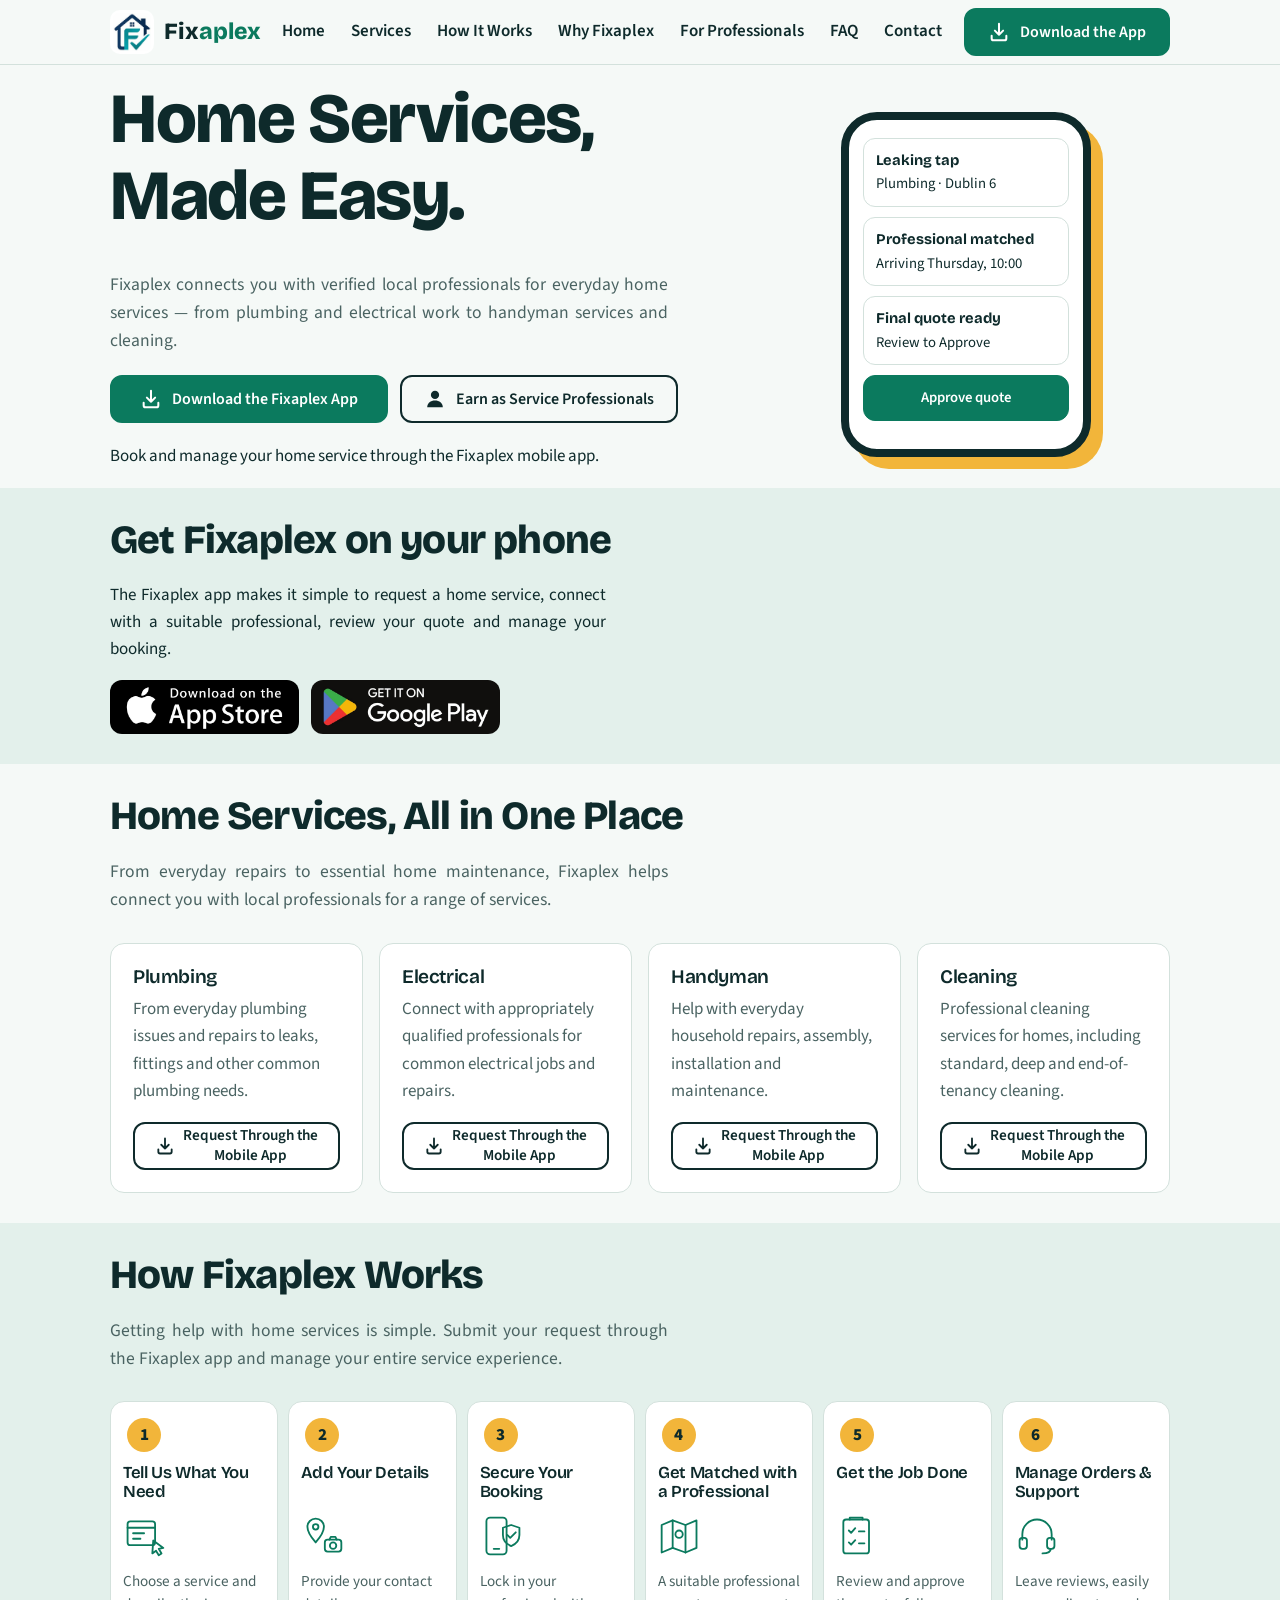
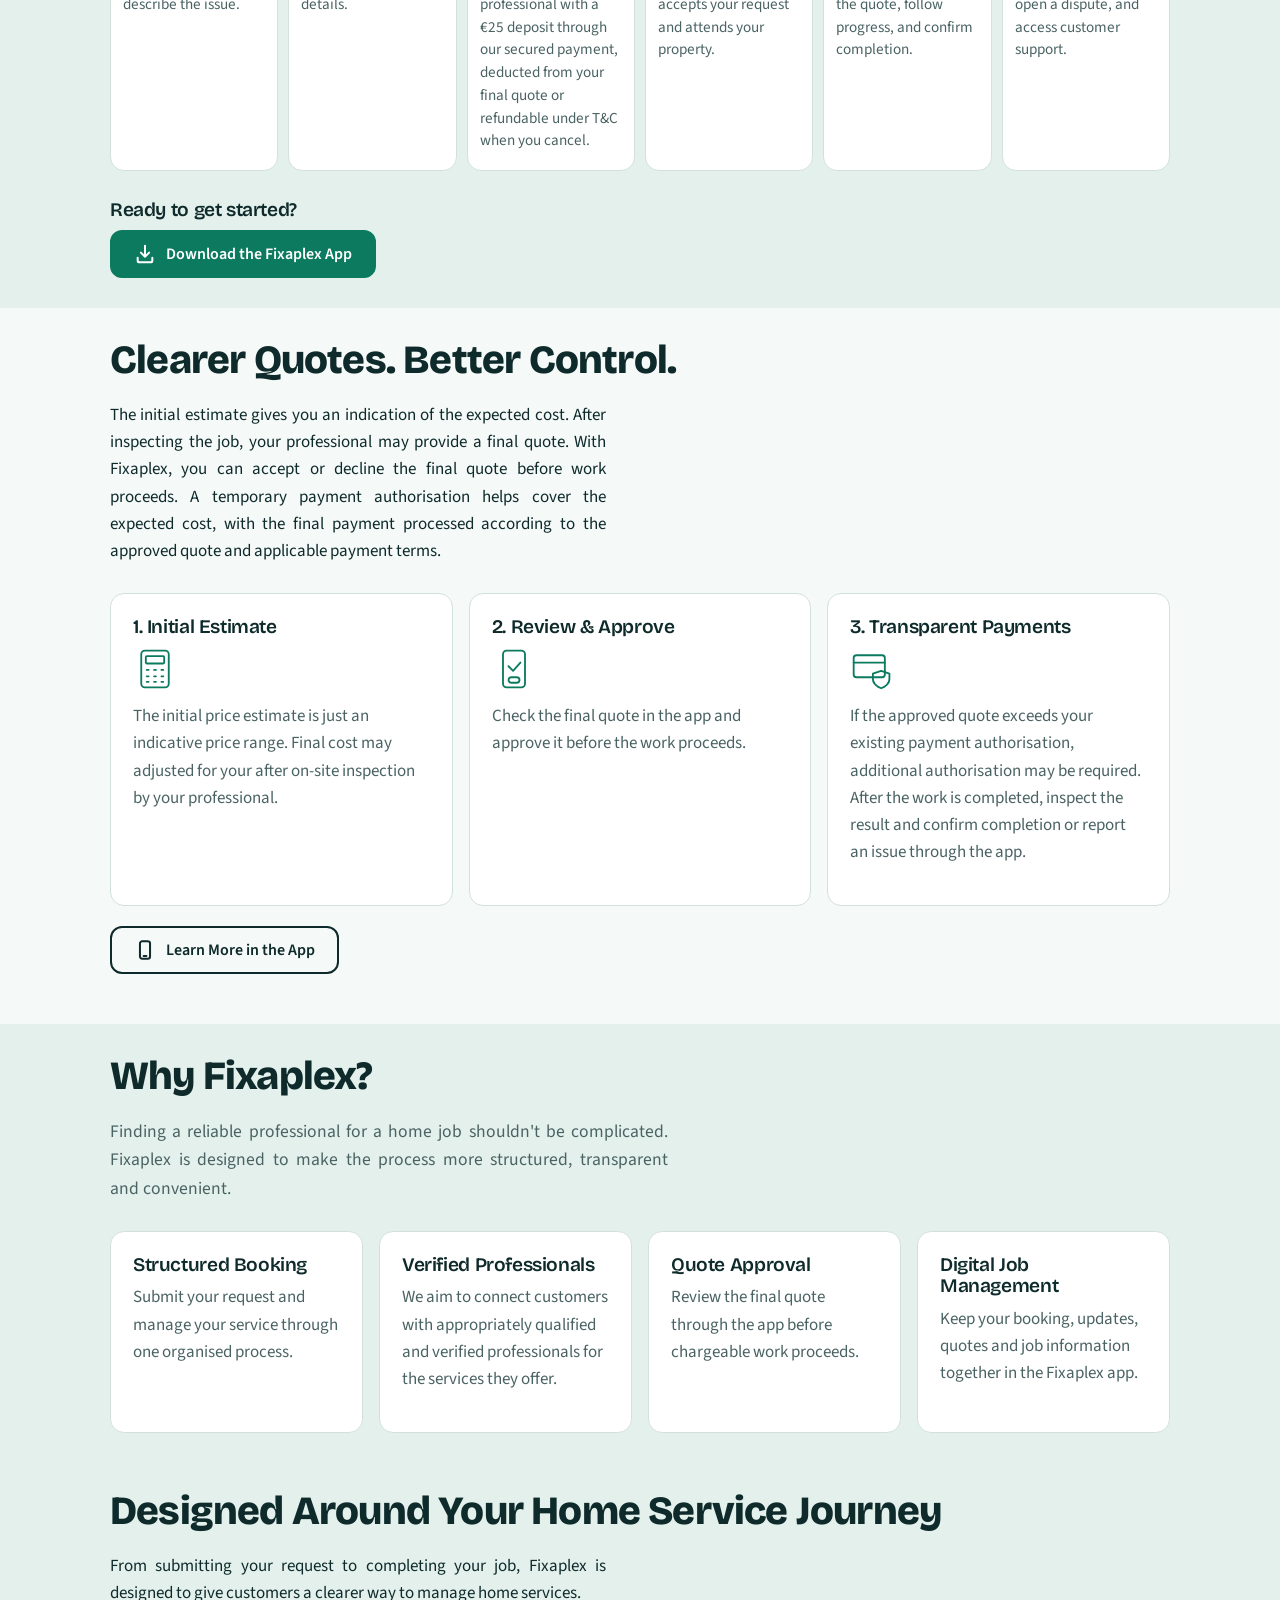
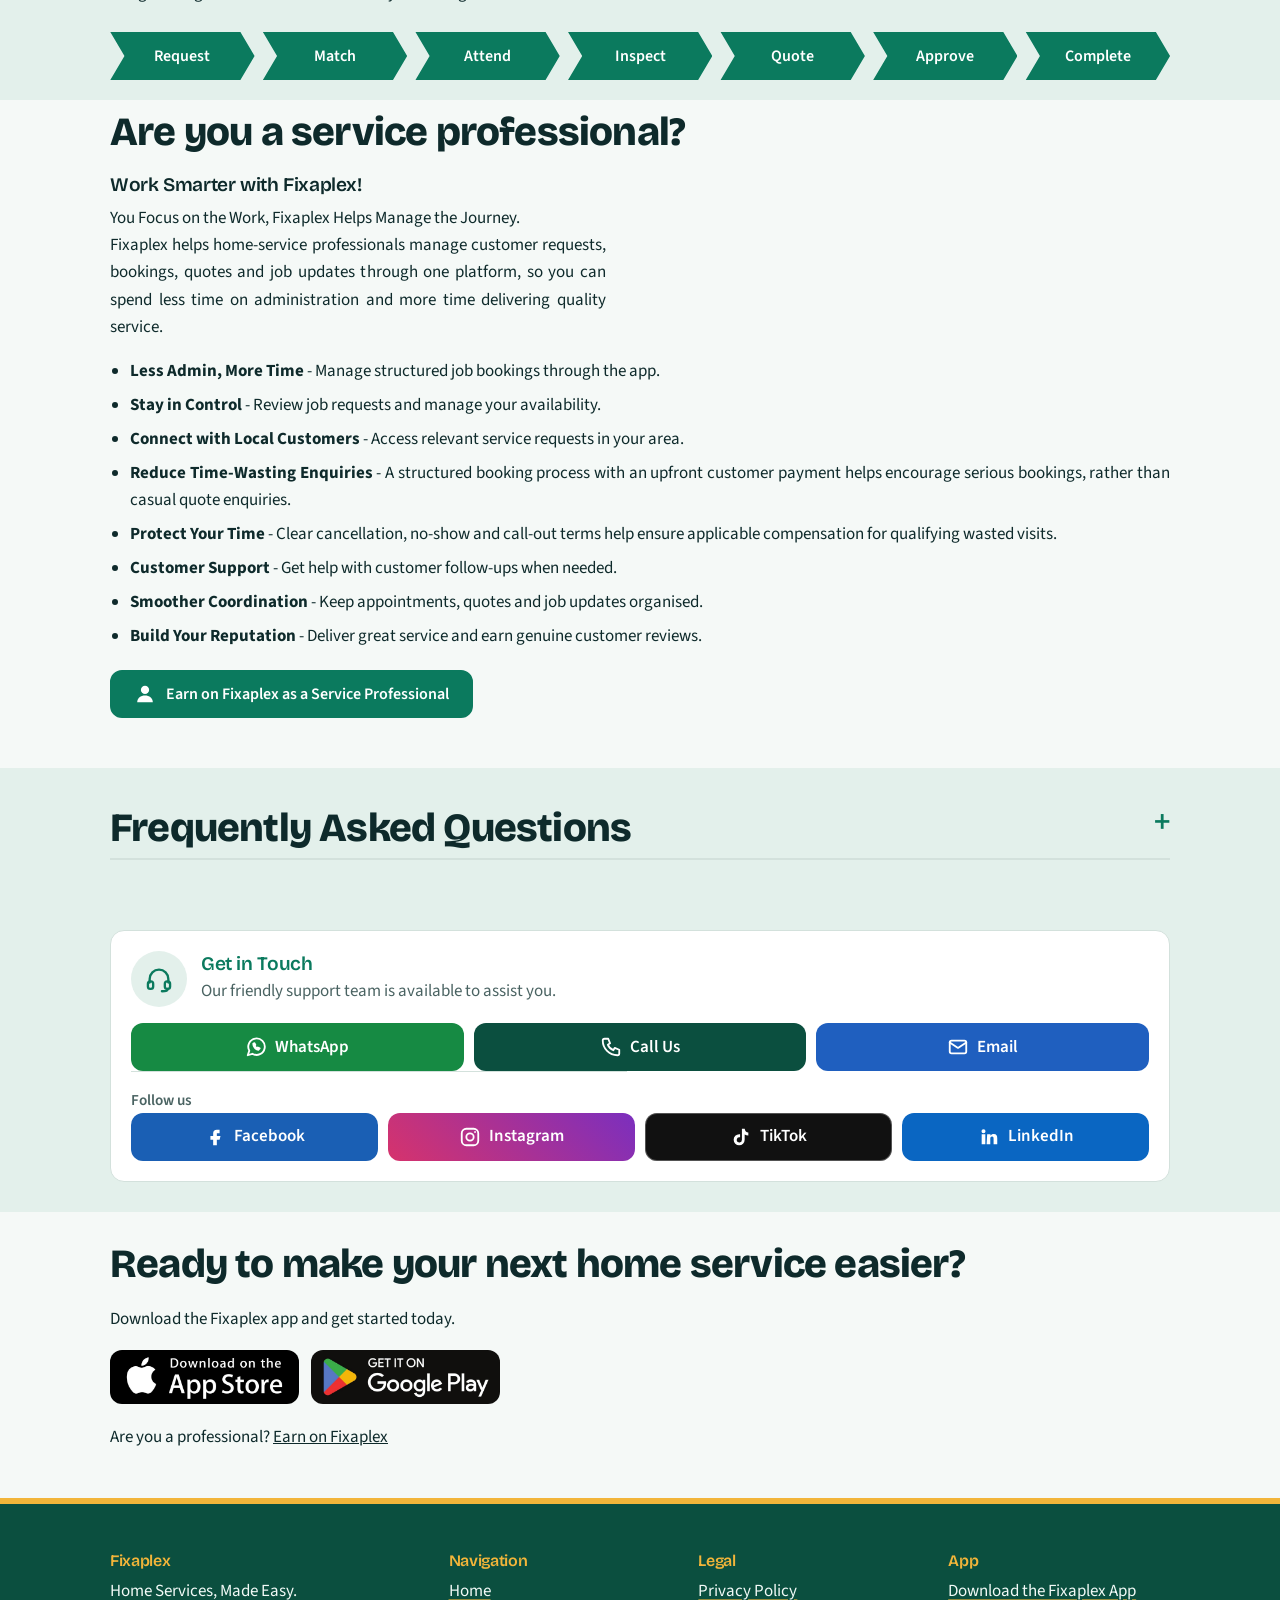
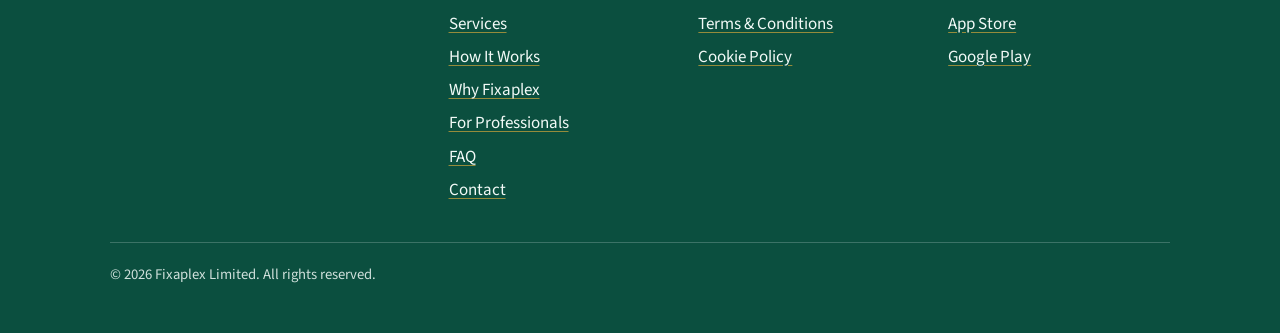
==== commit 3fbd79b4: "update site code" ====
--- a/index.html
+++ b/index.html
@@ -85,7 +85,7 @@
  <h2>Clearer Quotes. Better Control.</h2>
  <p>The initial estimate gives you an indication of the expected cost. After inspecting the job, your professional may provide a final quote. With Fixaplex, you can accept or decline the final quote before work proceeds. A temporary payment authorisation helps cover the expected cost, with the final payment processed according to the approved quote and applicable payment terms.</p>
  <div class="grid g3">
-  <div class="card"><h3>1. Initial Estimate</h3><svg class="ico" viewBox="0 0 48 48" width="44" height="44" fill="none" stroke="currentColor" stroke-width="2" stroke-linecap="round" stroke-linejoin="round" aria-hidden="true" focusable="false"><rect x="9" y="4" width="30" height="40" rx="4"/><rect x="14" y="10" width="20" height="8" rx="1"/><path d="M15 25h2M23 25h2M31 25h2M15 32h2M23 32h2M31 32h2M15 38h2M23 38h2M31 38h2"/></svg><p>The initial price estimate is just an indicative price range. Final cost may adjusted for your approval after on-site inspection by your professional.</p></div>
+  <div class="card"><h3>1. Initial Estimate</h3><svg class="ico" viewBox="0 0 48 48" width="44" height="44" fill="none" stroke="currentColor" stroke-width="2" stroke-linecap="round" stroke-linejoin="round" aria-hidden="true" focusable="false"><rect x="9" y="4" width="30" height="40" rx="4"/><rect x="14" y="10" width="20" height="8" rx="1"/><path d="M15 25h2M23 25h2M31 25h2M15 32h2M23 32h2M31 32h2M15 38h2M23 38h2M31 38h2"/></svg><p>The initial price estimate is just an indicative price range. Final cost may adjusted for your after on-site inspection by your professional.</p></div>
   <div class="card"><h3>2. Review &amp; Approve</h3><svg class="ico" viewBox="0 0 48 48" width="44" height="44" fill="none" stroke="currentColor" stroke-width="2" stroke-linecap="round" stroke-linejoin="round" aria-hidden="true" focusable="false"><rect x="12" y="4" width="24" height="40" rx="4"/><path d="M18 21l5 5 8-9"/><rect x="18" y="33" width="12" height="6" rx="3"/></svg><p>Check the final quote in the app and approve it before the work proceeds.</p></div>
   <div class="card"><h3>3. Transparent Payments</h3><svg class="ico" viewBox="0 0 48 48" width="44" height="44" fill="none" stroke="currentColor" stroke-width="2" stroke-linecap="round" stroke-linejoin="round" aria-hidden="true" focusable="false"><rect x="4" y="9" width="34" height="24" rx="3"/><path d="M4 17h34"/><path d="M34 26l9 3v6c0 5-4 8-9 10-5-2-9-5-9-10v-6z"/></svg><p>If the approved quote exceeds your existing payment authorisation, additional authorisation may be required. After the work is completed, inspect the result and confirm completion or report an issue through the app.</p></div>
  </div>
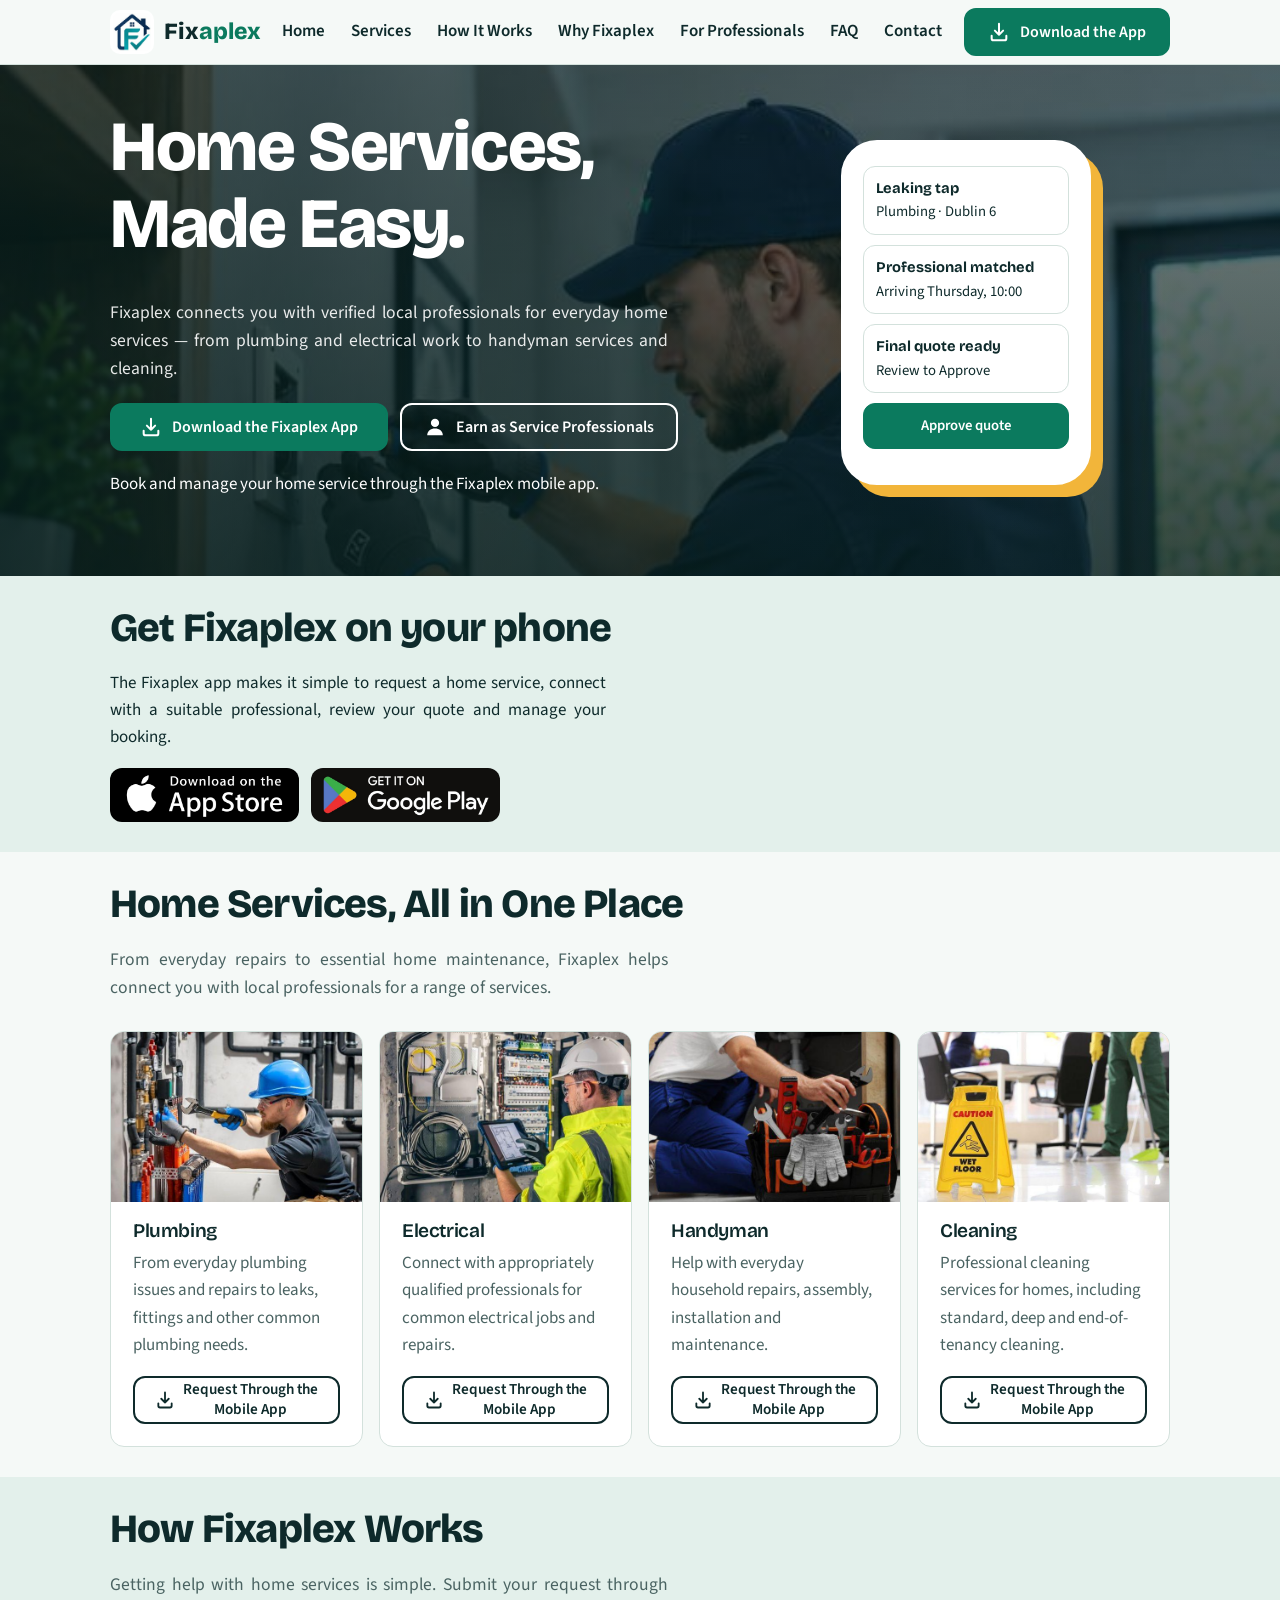
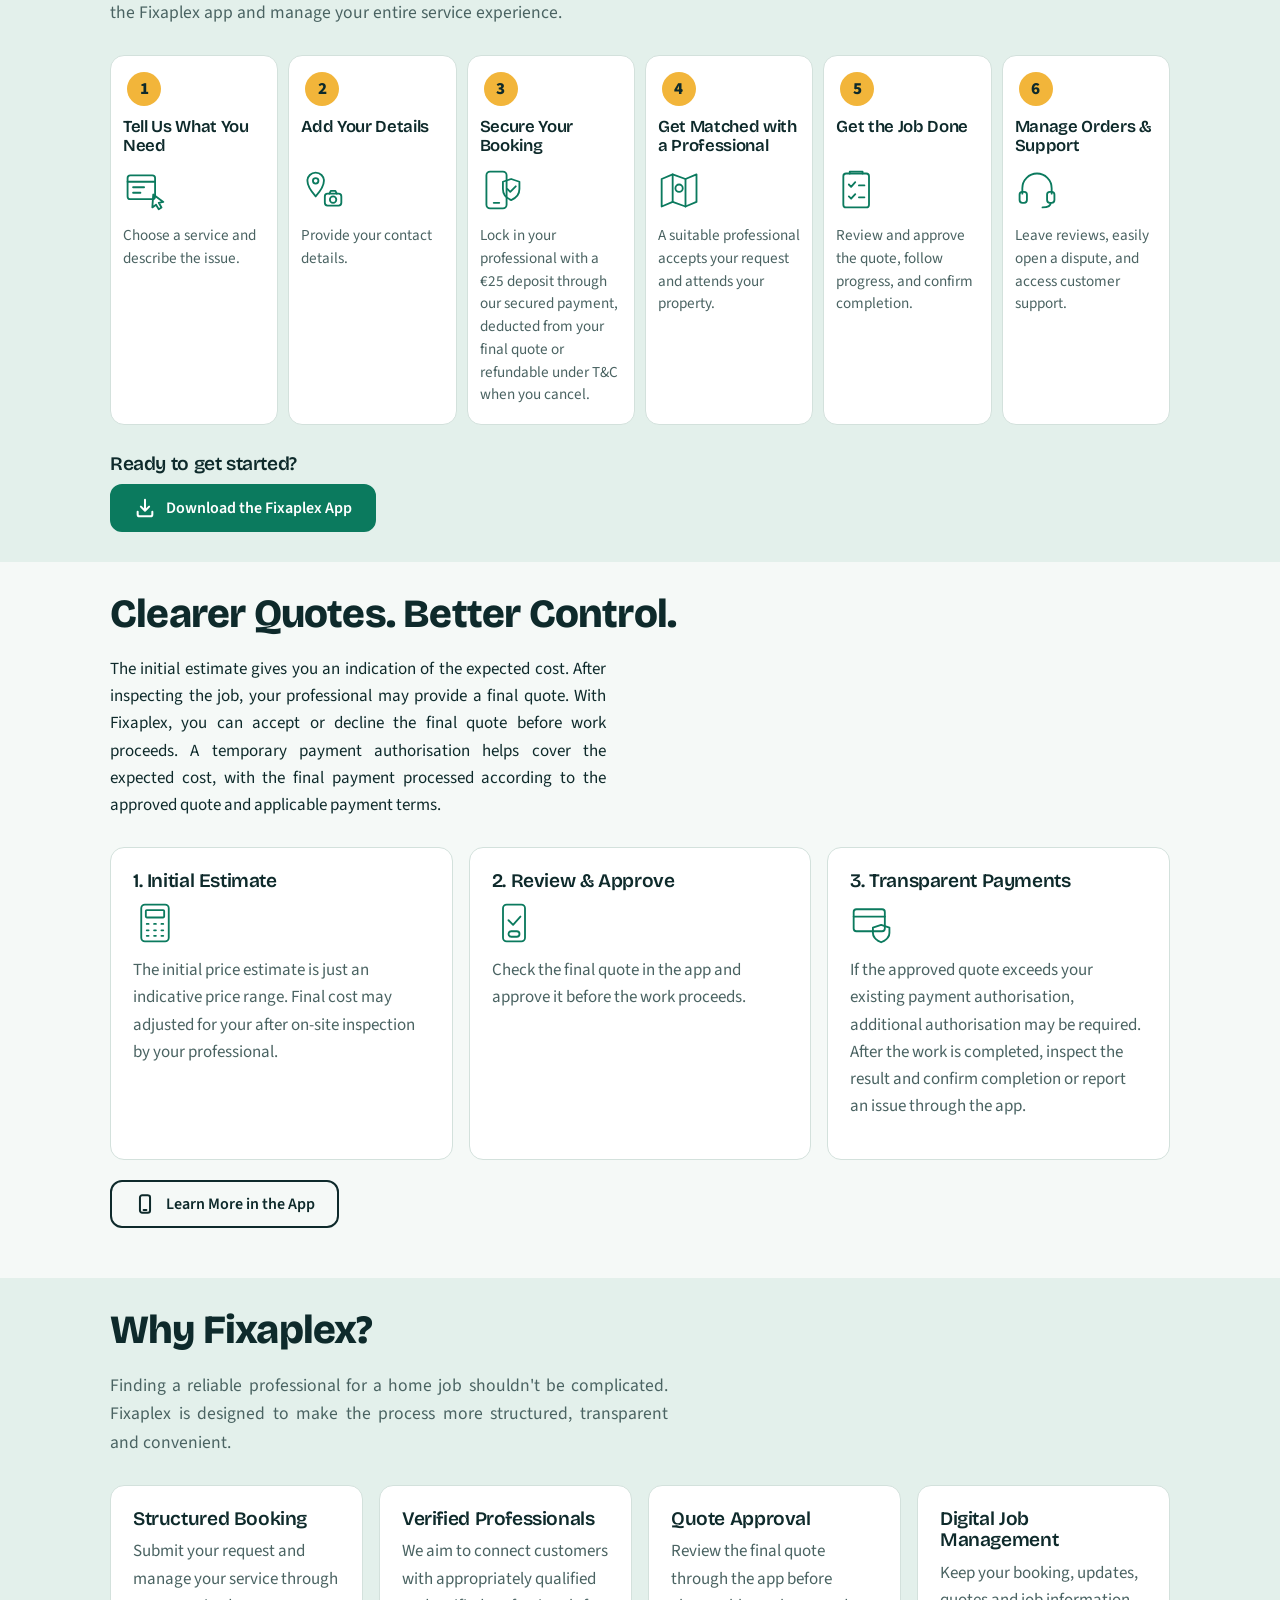
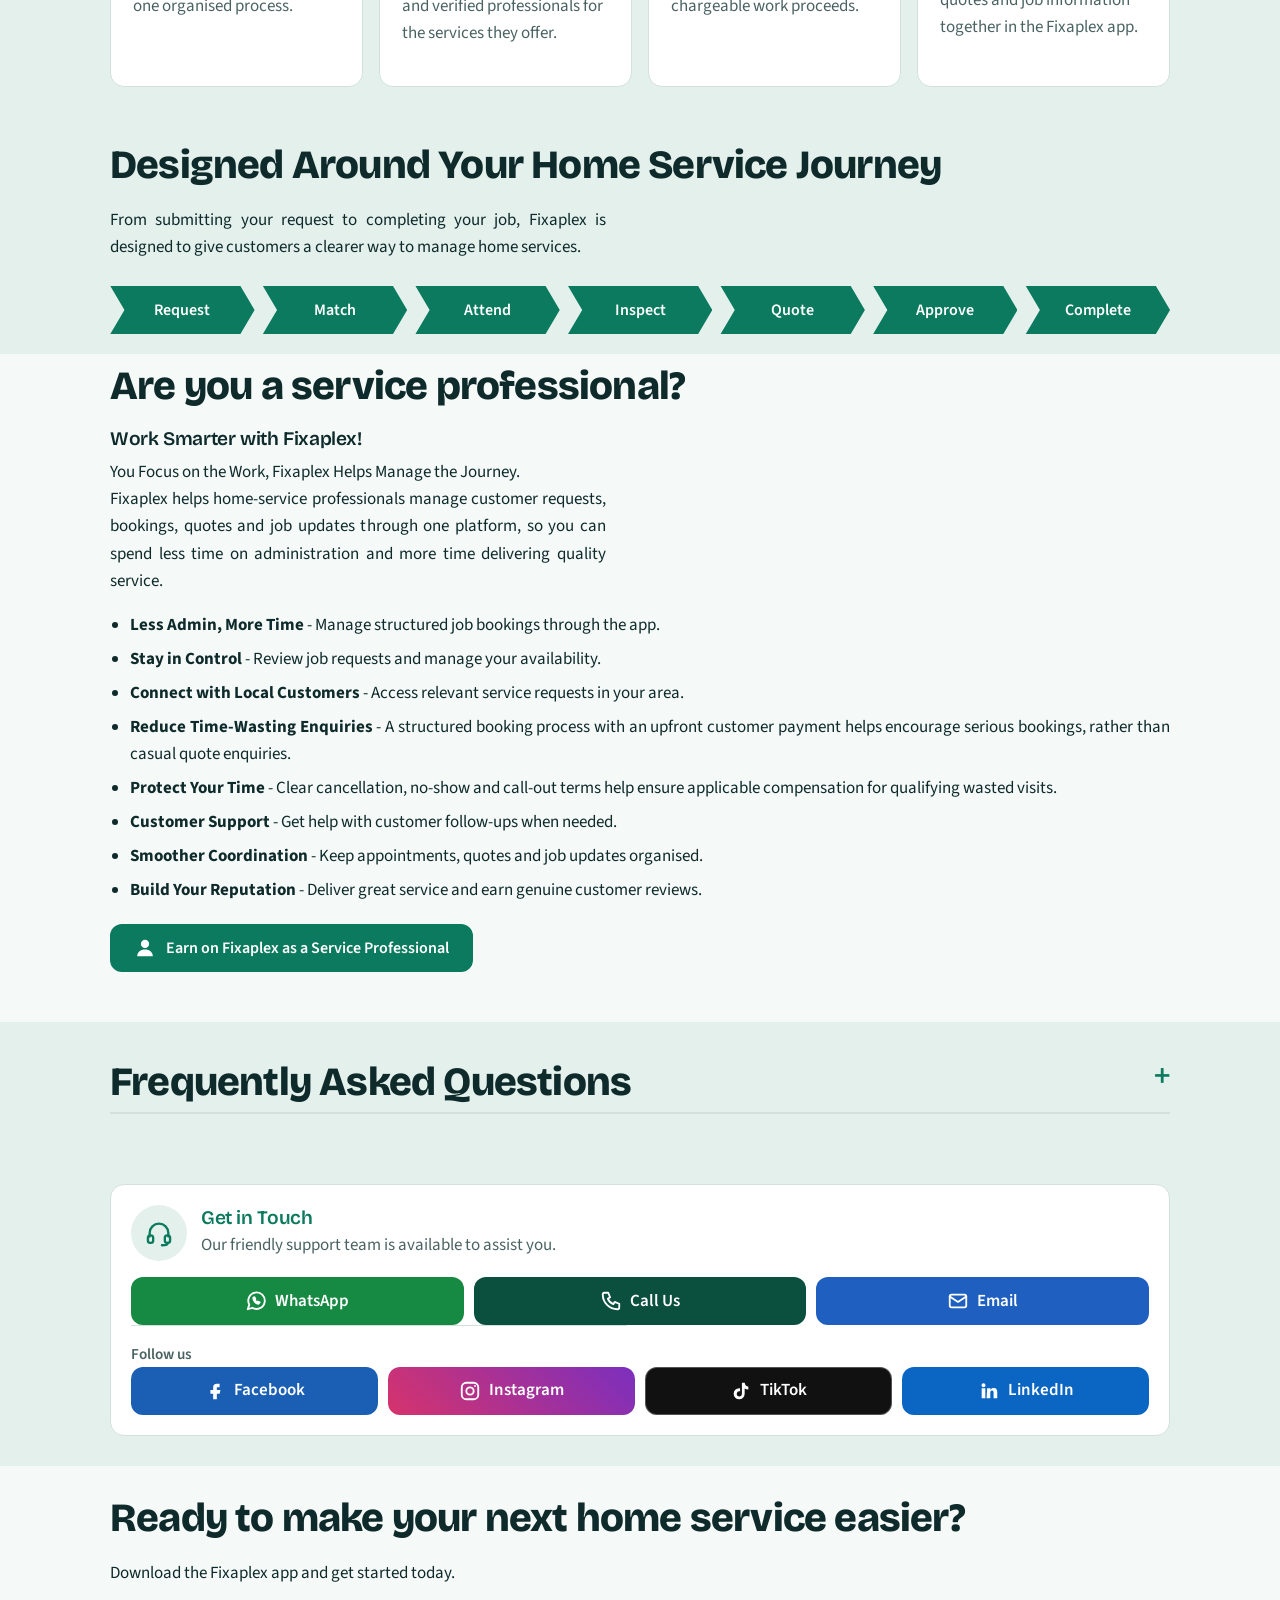
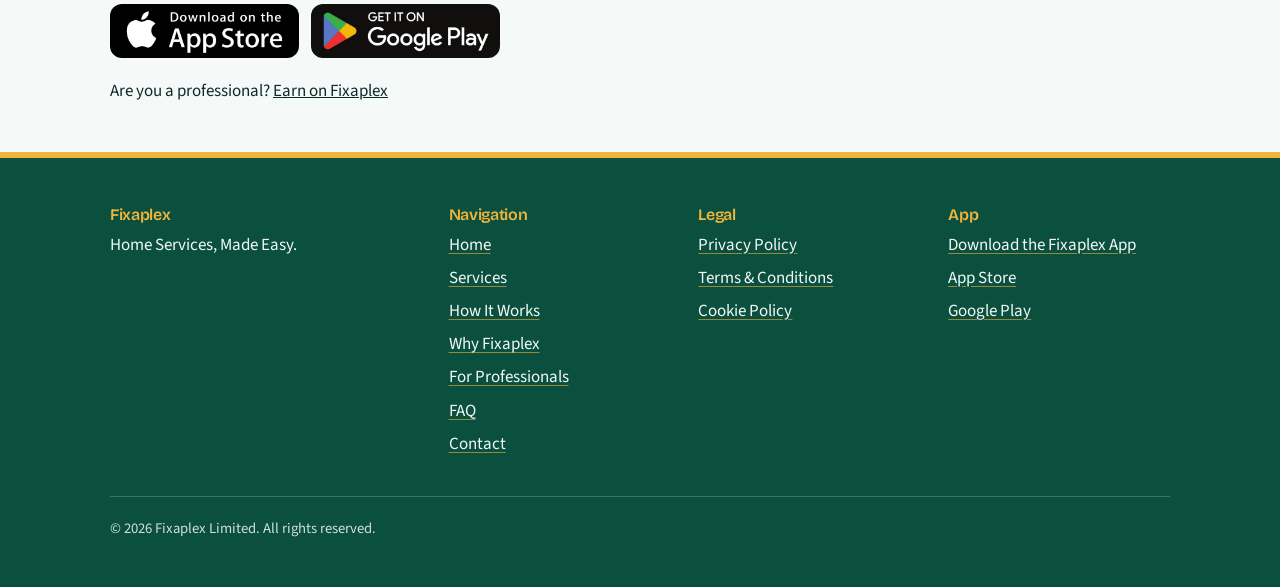
==== commit 476c1343: "update site code" ====
--- a/index.html
+++ b/index.html
@@ -28,7 +28,7 @@
 </header>
 
 <main id="home">
-<section class="wrap hero">
+<section class="hero-bg"><div class="wrap hero">
  <div>
   <h1>Home Services, Made Easy.</h1>
   <p class="lead">Fixaplex connects you with verified local professionals for everyday home services — from plumbing and electrical work to handyman services and cleaning.</p>
@@ -44,7 +44,7 @@
   <div class="it"><b>Final quote ready</b>Review to Approve</div>
   <div class="it ok">Approve quote</div>
  </div>
-</section>
+</div></section>
 
 <section class="alt" id="download"><div class="wrap">
  <h2>Get Fixaplex on your phone</h2>
@@ -59,10 +59,10 @@
  <h2>Home Services, All in One Place</h2>
  <p class="lead">From everyday repairs to essential home maintenance, Fixaplex helps connect you with local professionals for a range of services.</p>
  <div class="grid g4">
-  <article class="card"><h3>Plumbing</h3><p>From everyday plumbing issues and repairs to leaks, fittings and other common plumbing needs.</p><a class="btn ghost dl" href="#download"><svg viewBox="0 0 24 24" fill="none" stroke="currentColor" stroke-width="2.2" stroke-linecap="round" stroke-linejoin="round" aria-hidden="true" focusable="false"><path d="M12 3v12m0 0l-4.500-4.500M12 15l4.500-4.500"/><path d="M4 16v3a2 2 0 0 0 2 2h12a2 2 0 0 0 2-2v-3"/></svg>Request Through the<br>Mobile App</a></article>
-  <article class="card"><h3>Electrical</h3><p>Connect with appropriately qualified professionals for common electrical jobs and repairs.</p><a class="btn ghost dl" href="#download"><svg viewBox="0 0 24 24" fill="none" stroke="currentColor" stroke-width="2.2" stroke-linecap="round" stroke-linejoin="round" aria-hidden="true" focusable="false"><path d="M12 3v12m0 0l-4.500-4.500M12 15l4.500-4.500"/><path d="M4 16v3a2 2 0 0 0 2 2h12a2 2 0 0 0 2-2v-3"/></svg>Request Through the<br>Mobile App</a></article>
-  <article class="card"><h3>Handyman</h3><p>Help with everyday household repairs, assembly, installation and maintenance.</p><a class="btn ghost dl" href="#download"><svg viewBox="0 0 24 24" fill="none" stroke="currentColor" stroke-width="2.2" stroke-linecap="round" stroke-linejoin="round" aria-hidden="true" focusable="false"><path d="M12 3v12m0 0l-4.500-4.500M12 15l4.500-4.500"/><path d="M4 16v3a2 2 0 0 0 2 2h12a2 2 0 0 0 2-2v-3"/></svg>Request Through the<br>Mobile App</a></article>
-  <article class="card"><h3>Cleaning</h3><p>Professional cleaning services for homes, including standard, deep and end-of-tenancy cleaning.</p><a class="btn ghost dl" href="#download"><svg viewBox="0 0 24 24" fill="none" stroke="currentColor" stroke-width="2.2" stroke-linecap="round" stroke-linejoin="round" aria-hidden="true" focusable="false"><path d="M12 3v12m0 0l-4.500-4.500M12 15l4.500-4.500"/><path d="M4 16v3a2 2 0 0 0 2 2h12a2 2 0 0 0 2-2v-3"/></svg>Request Through the<br>Mobile App</a></article>
+  <article class="card" > <img class="svc-img" src="img/plumbring.jpeg" alt="Plumber tightening a pipe fitting with a wrench" width="640" height="400" loading="lazy"><h3>Plumbing</h3><p>From everyday plumbing issues and repairs to leaks, fittings and other common plumbing needs.</p><a class="btn ghost dl" href="#download"><svg viewBox="0 0 24 24" fill="none" stroke="currentColor" stroke-width="2.2" stroke-linecap="round" stroke-linejoin="round" aria-hidden="true" focusable="false"><path d="M12 3v12m0 0l-4.500-4.500M12 15l4.500-4.500"/><path d="M4 16v3a2 2 0 0 0 2 2h12a2 2 0 0 0 2-2v-3"/></svg>Request Through the<br>Mobile App</a></article>
+  <article class="card"> <img class="svc-img" src="img/Electrical.jpeg" alt="Electrician checking a fuse board with a tablet" width="640" height="400" loading="lazy"><h3>Electrical</h3><p>Connect with appropriately qualified professionals for common electrical jobs and repairs.</p><a class="btn ghost dl" href="#download"><svg viewBox="0 0 24 24" fill="none" stroke="currentColor" stroke-width="2.2" stroke-linecap="round" stroke-linejoin="round" aria-hidden="true" focusable="false"><path d="M12 3v12m0 0l-4.500-4.500M12 15l4.500-4.500"/><path d="M4 16v3a2 2 0 0 0 2 2h12a2 2 0 0 0 2-2v-3"/></svg>Request Through the<br>Mobile App</a></article>
+  <article class="card"><img class="svc-img" src="img/handyman.jpeg" alt="Handyman reaching into an open tool bag" width="640" height="400" loading="lazy"><h3>Handyman</h3><p>Help with everyday household repairs, assembly, installation and maintenance.</p><a class="btn ghost dl" href="#download"><svg viewBox="0 0 24 24" fill="none" stroke="currentColor" stroke-width="2.2" stroke-linecap="round" stroke-linejoin="round" aria-hidden="true" focusable="false"><path d="M12 3v12m0 0l-4.500-4.500M12 15l4.500-4.500"/><path d="M4 16v3a2 2 0 0 0 2 2h12a2 2 0 0 0 2-2v-3"/></svg>Request Through the<br>Mobile App</a></article>
+  <article class="card"><img class="svc-img" src="img/cleaning.jpeg" alt="Cleaner mopping a floor beside a wet floor sign" width="640" height="400" loading="lazy"><h3>Cleaning</h3><p>Professional cleaning services for homes, including standard, deep and end-of-tenancy cleaning.</p><a class="btn ghost dl" href="#download"><svg viewBox="0 0 24 24" fill="none" stroke="currentColor" stroke-width="2.2" stroke-linecap="round" stroke-linejoin="round" aria-hidden="true" focusable="false"><path d="M12 3v12m0 0l-4.500-4.500M12 15l4.500-4.500"/><path d="M4 16v3a2 2 0 0 0 2 2h12a2 2 0 0 0 2-2v-3"/></svg>Request Through the<br>Mobile App</a></article>
  </div>
 </div></section>
 
--- a/css/styles.css
+++ b/css/styles.css
@@ -159,4 +159,20 @@
 .abtn.fb{background:#1A5FB4}
 .abtn.ig{background:linear-gradient(45deg,#D6336C,#7B2FBE)}
 .abtn.tt{background:#111;box-shadow:inset 0 0 0 1px rgba(255,255,255,.28)}
-.abtn.lin{background:#0A66C2}+.abtn.lin{background:#0A66C2}
+
+.hero-bg{padding:44px 0 60px;color:#fff;background:
+ linear-gradient(90deg,rgba(7,30,28,.62) 0%,rgba(7,30,28,.15) 75%),
+ linear-gradient(180deg,rgba(7,30,28,.45) 0%,rgba(7,30,28,.78) 100%),
+ url("../img/hero.jpeg") center 28%/cover no-repeat,
+ linear-gradient(135deg,#0B4F3F 0%,#0C1B1C 100%)}
+.hero-bg .hero{padding-top:0;padding-bottom:0}
+.hero-bg h1,.hero-bg p{color:#fff}
+.hero-bg .lead{color:rgba(255,255,255,.9)}
+.hero-bg .btn.ghost{color:#fff;border-color:#fff}
+.hero-bg .phone{border-color:#fff;color:var(--ink)}
+/* On wide screens the photo is cropped to a thin band, so aim it at the technician's head and hands */
+@media(min-width:900px){.hero-bg{background-position:0 0,0 0,center 14%,0 0}}
+/* Service card photos: full-width image at the top of each card */
+#services .card{overflow:hidden;padding-top:0}
+.svc-img{display:block;width:calc(100% + 44px);max-width:none;height:170px;object-fit:cover;margin:0 -22px 18px}
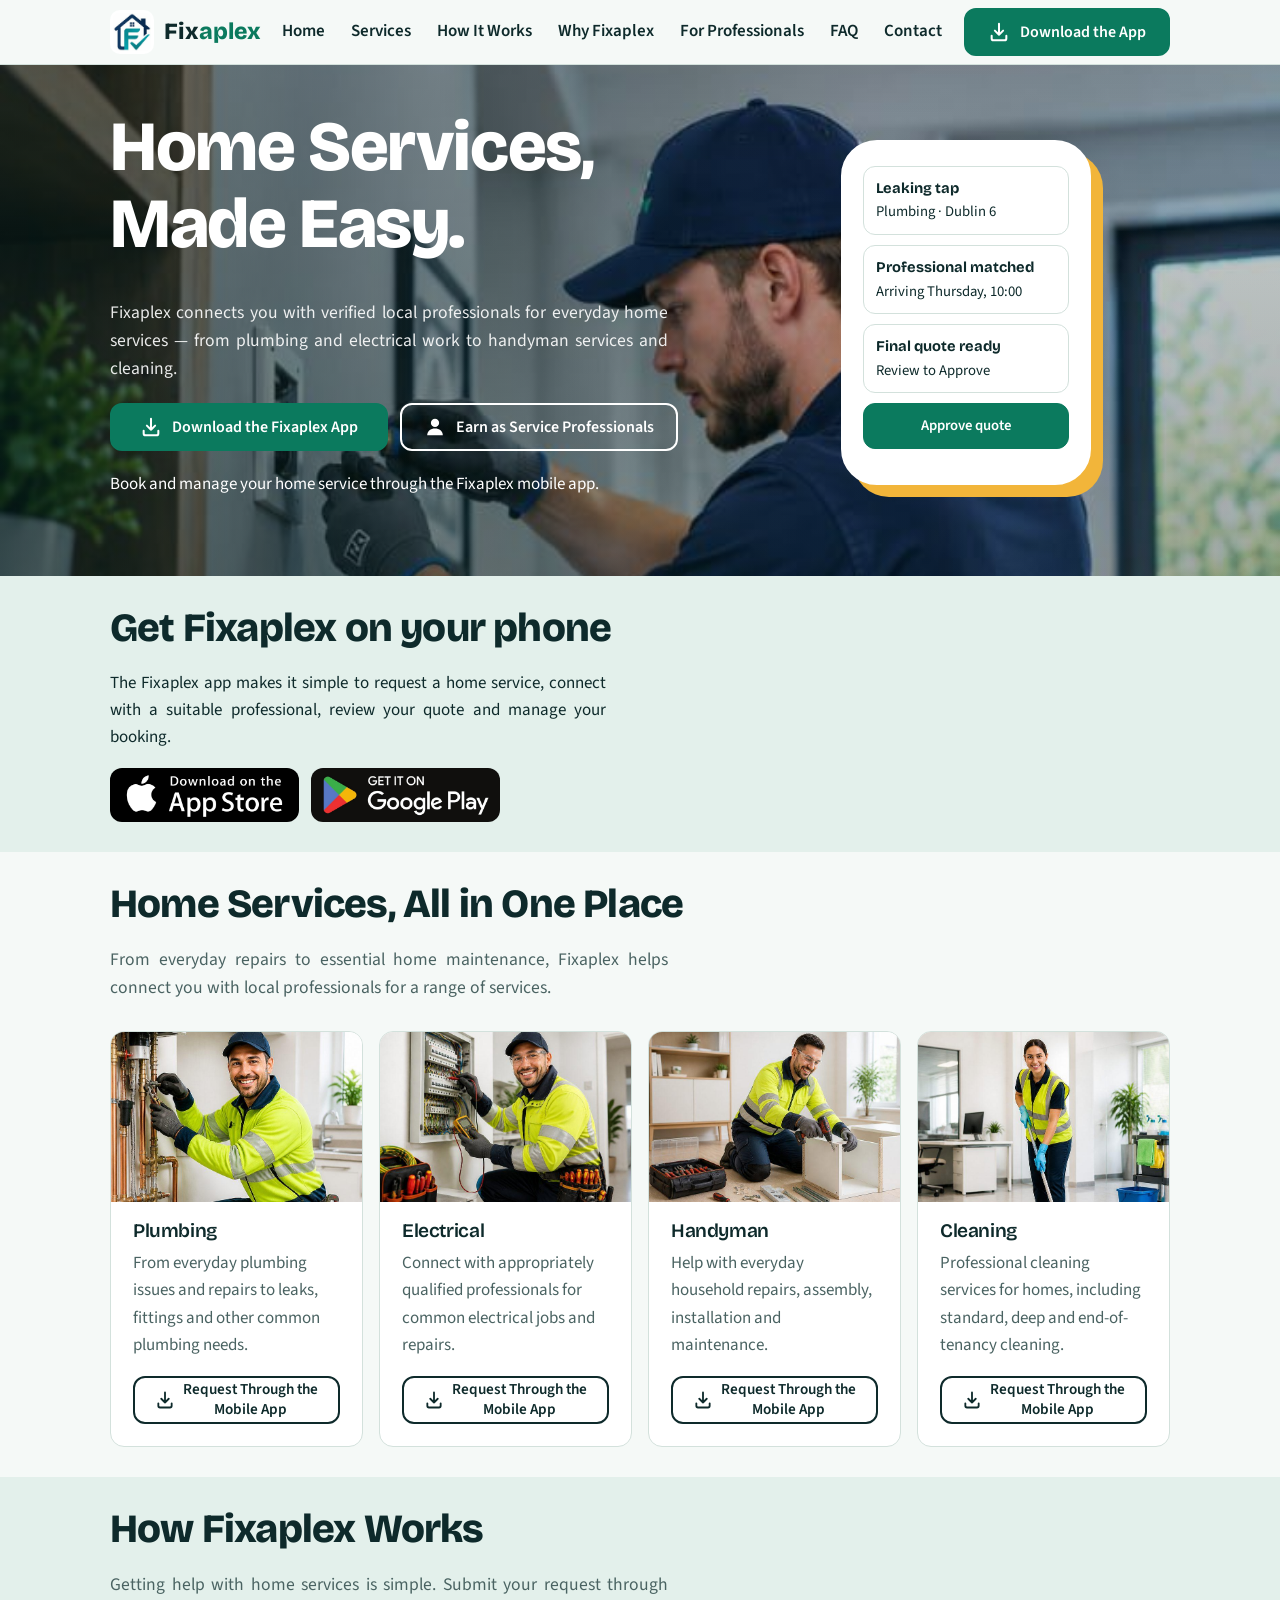
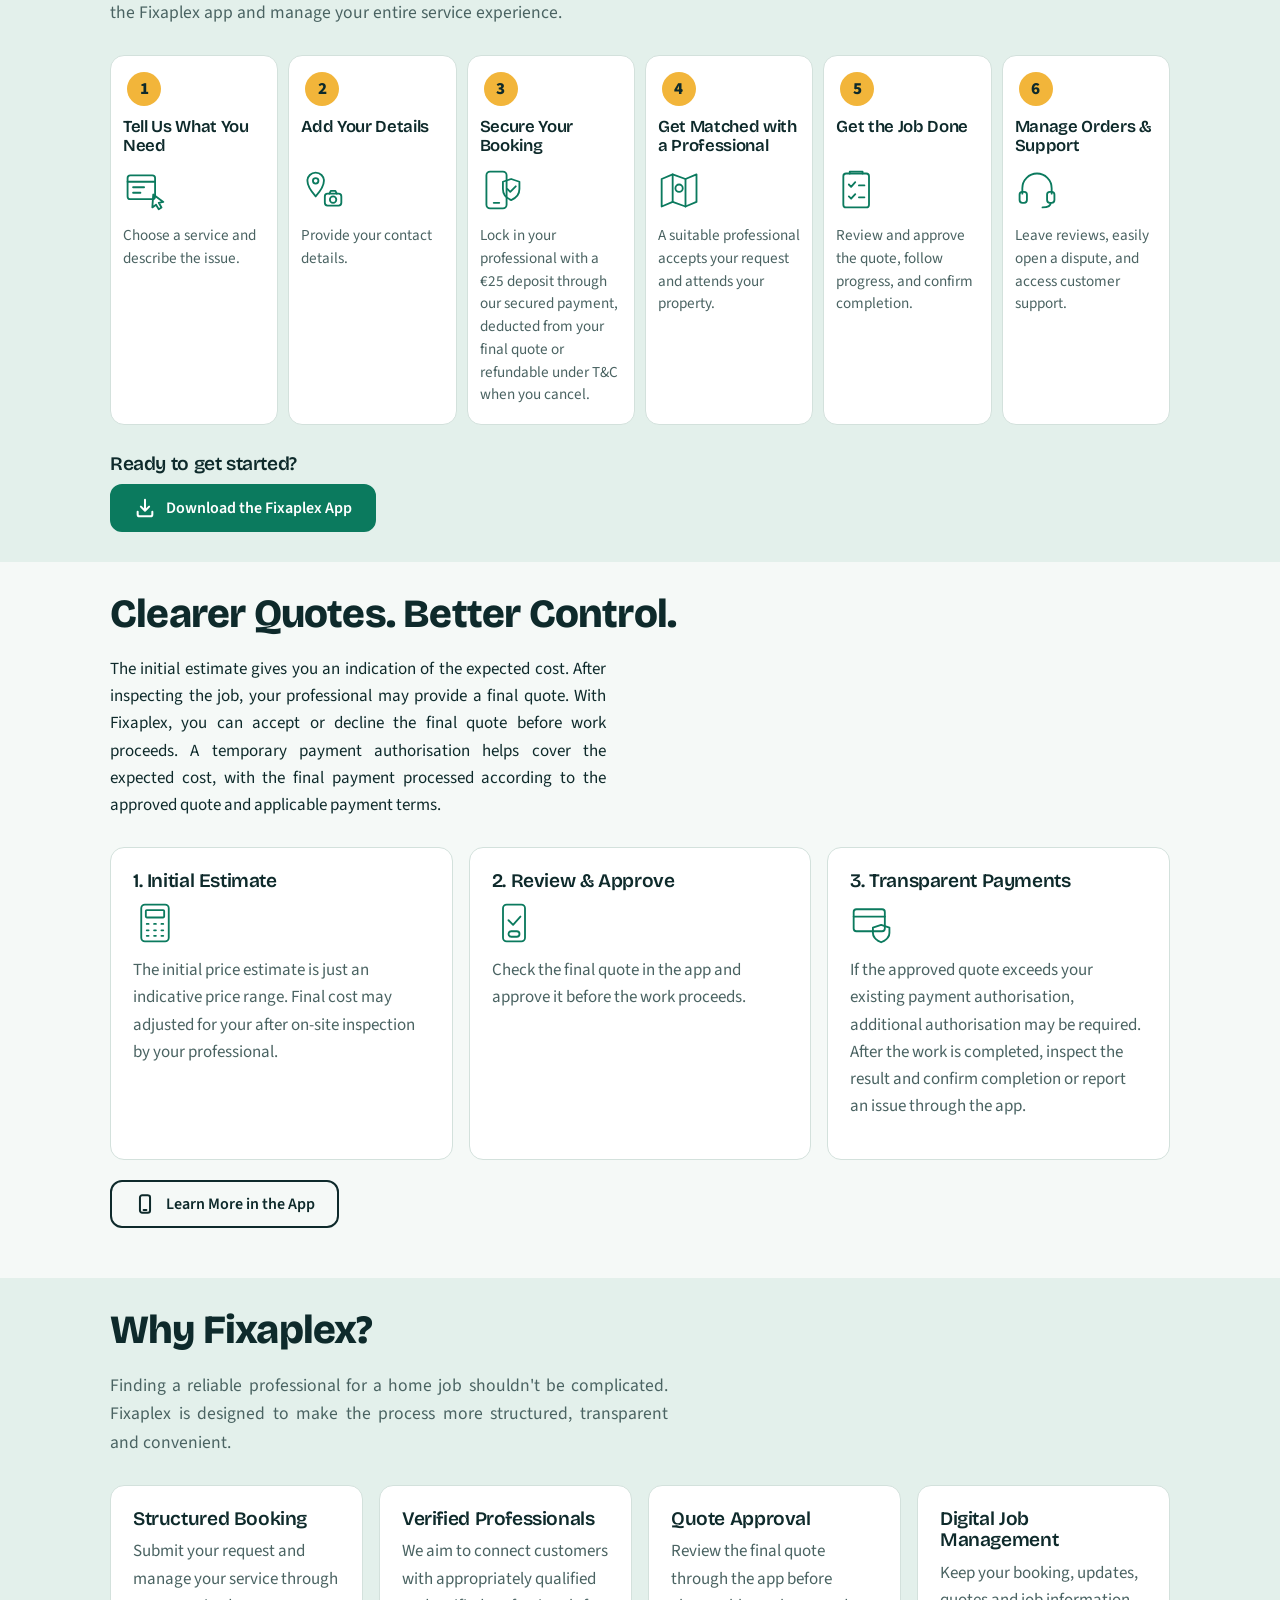
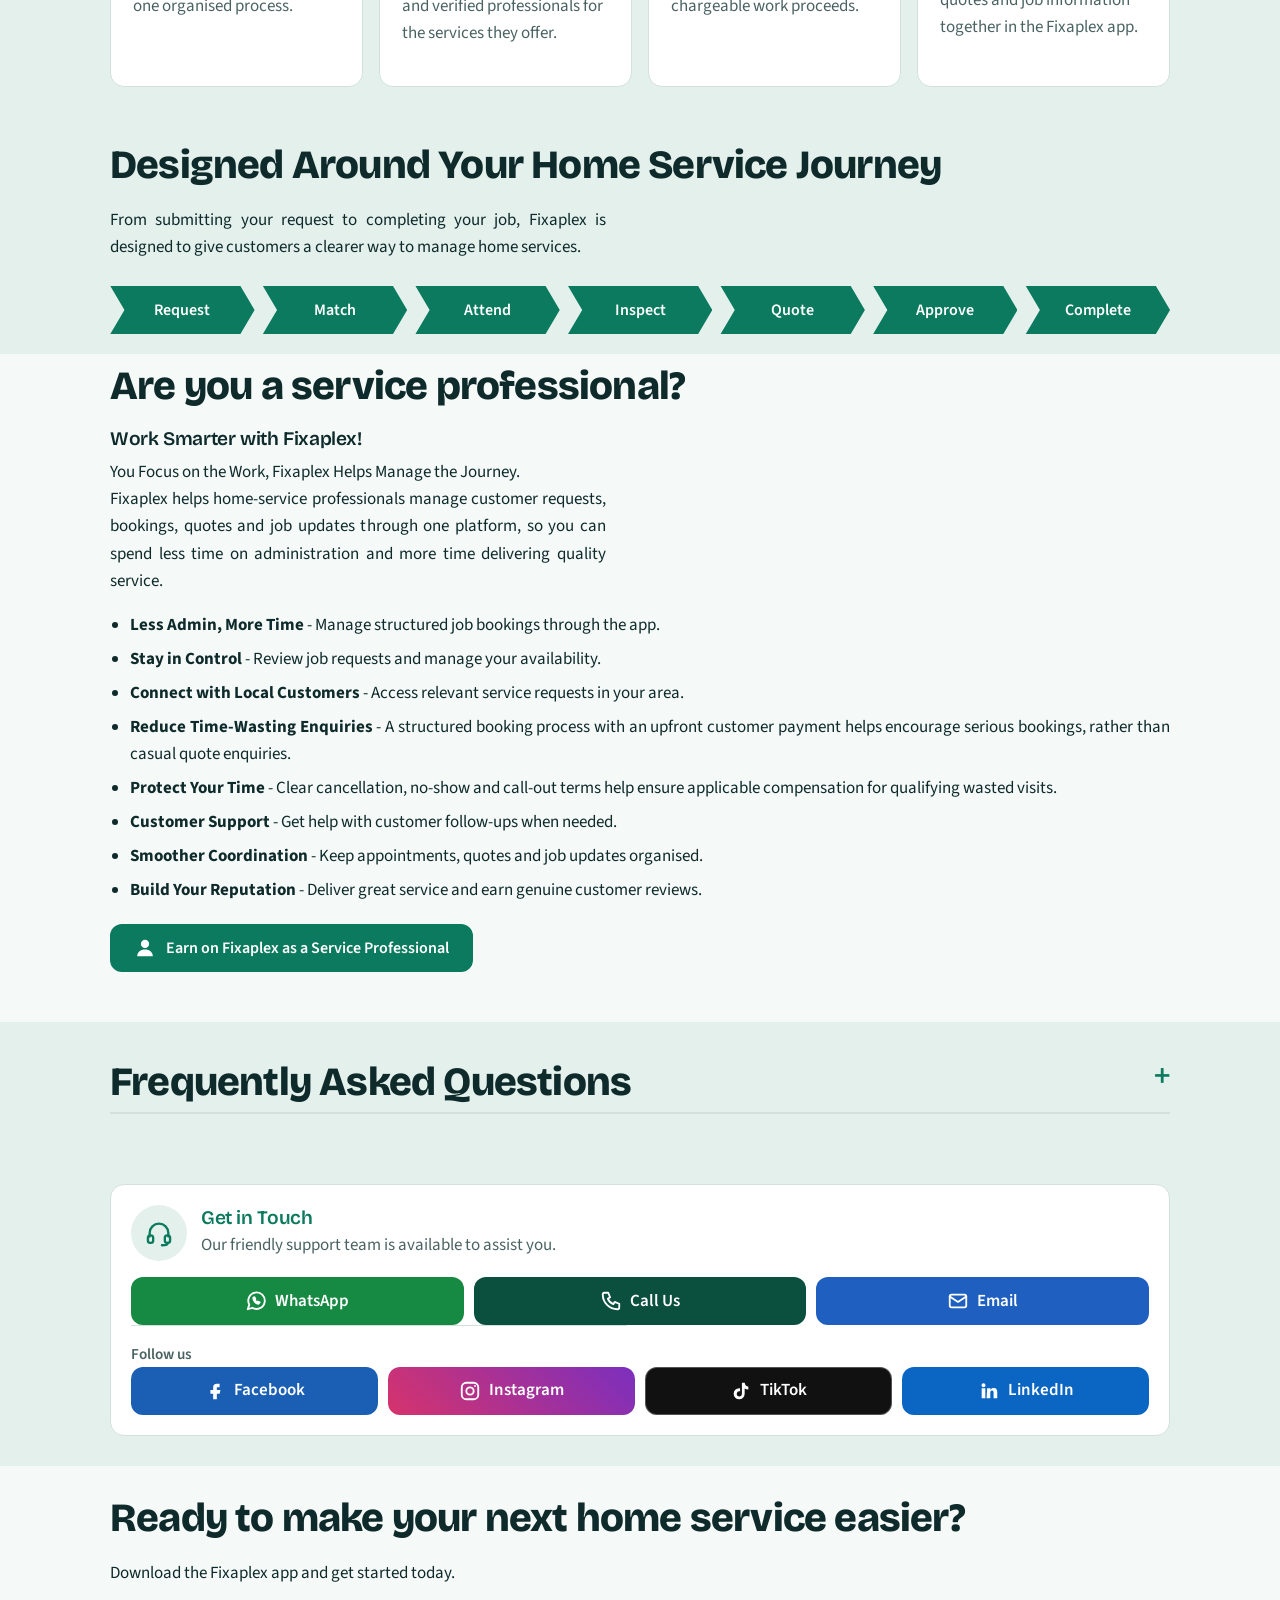
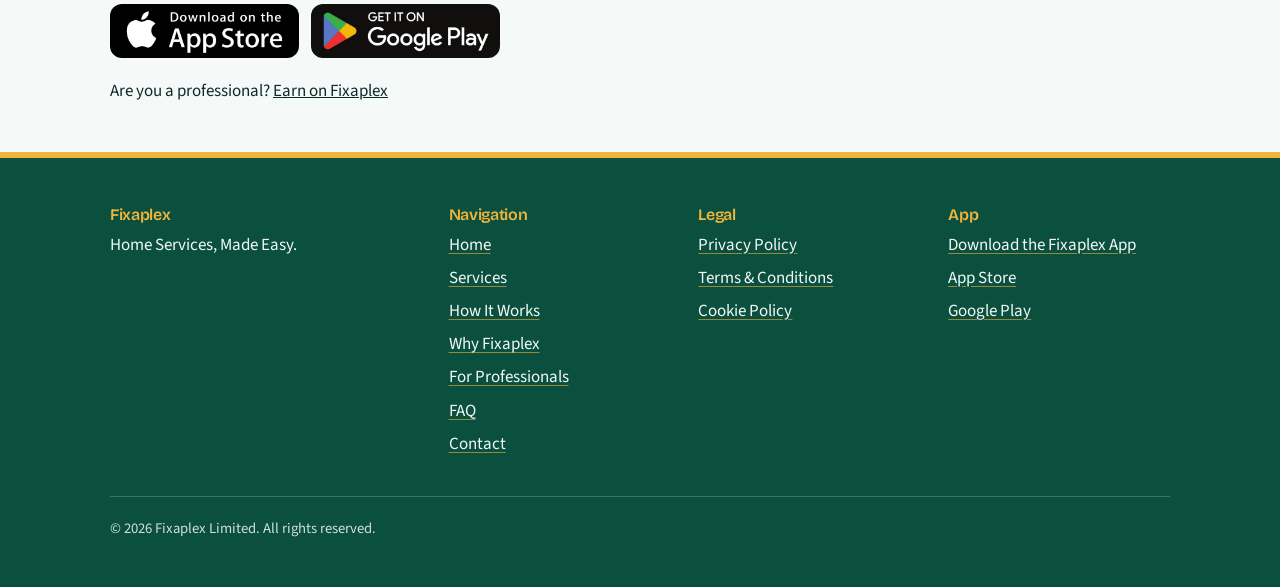
==== commit e4c424ae: "updaate site code" ====
--- a/index.html
+++ b/index.html
@@ -59,10 +59,10 @@
  <h2>Home Services, All in One Place</h2>
  <p class="lead">From everyday repairs to essential home maintenance, Fixaplex helps connect you with local professionals for a range of services.</p>
  <div class="grid g4">
-  <article class="card" > <img class="svc-img" src="img/plumbring.jpeg" alt="Plumber tightening a pipe fitting with a wrench" width="640" height="400" loading="lazy"><h3>Plumbing</h3><p>From everyday plumbing issues and repairs to leaks, fittings and other common plumbing needs.</p><a class="btn ghost dl" href="#download"><svg viewBox="0 0 24 24" fill="none" stroke="currentColor" stroke-width="2.2" stroke-linecap="round" stroke-linejoin="round" aria-hidden="true" focusable="false"><path d="M12 3v12m0 0l-4.500-4.500M12 15l4.500-4.500"/><path d="M4 16v3a2 2 0 0 0 2 2h12a2 2 0 0 0 2-2v-3"/></svg>Request Through the<br>Mobile App</a></article>
-  <article class="card"> <img class="svc-img" src="img/Electrical.jpeg" alt="Electrician checking a fuse board with a tablet" width="640" height="400" loading="lazy"><h3>Electrical</h3><p>Connect with appropriately qualified professionals for common electrical jobs and repairs.</p><a class="btn ghost dl" href="#download"><svg viewBox="0 0 24 24" fill="none" stroke="currentColor" stroke-width="2.2" stroke-linecap="round" stroke-linejoin="round" aria-hidden="true" focusable="false"><path d="M12 3v12m0 0l-4.500-4.500M12 15l4.500-4.500"/><path d="M4 16v3a2 2 0 0 0 2 2h12a2 2 0 0 0 2-2v-3"/></svg>Request Through the<br>Mobile App</a></article>
-  <article class="card"><img class="svc-img" src="img/handyman.jpeg" alt="Handyman reaching into an open tool bag" width="640" height="400" loading="lazy"><h3>Handyman</h3><p>Help with everyday household repairs, assembly, installation and maintenance.</p><a class="btn ghost dl" href="#download"><svg viewBox="0 0 24 24" fill="none" stroke="currentColor" stroke-width="2.2" stroke-linecap="round" stroke-linejoin="round" aria-hidden="true" focusable="false"><path d="M12 3v12m0 0l-4.500-4.500M12 15l4.500-4.500"/><path d="M4 16v3a2 2 0 0 0 2 2h12a2 2 0 0 0 2-2v-3"/></svg>Request Through the<br>Mobile App</a></article>
-  <article class="card"><img class="svc-img" src="img/cleaning.jpeg" alt="Cleaner mopping a floor beside a wet floor sign" width="640" height="400" loading="lazy"><h3>Cleaning</h3><p>Professional cleaning services for homes, including standard, deep and end-of-tenancy cleaning.</p><a class="btn ghost dl" href="#download"><svg viewBox="0 0 24 24" fill="none" stroke="currentColor" stroke-width="2.2" stroke-linecap="round" stroke-linejoin="round" aria-hidden="true" focusable="false"><path d="M12 3v12m0 0l-4.500-4.500M12 15l4.500-4.500"/><path d="M4 16v3a2 2 0 0 0 2 2h12a2 2 0 0 0 2-2v-3"/></svg>Request Through the<br>Mobile App</a></article>
+  <article class="card" > <img class="svc-img" src="img/plumbering.jpeg" alt="Plumber tightening a pipe fitting with a wrench" width="800" height="500" loading="lazy"><h3>Plumbing</h3><p>From everyday plumbing issues and repairs to leaks, fittings and other common plumbing needs.</p><a class="btn ghost dl" href="#download"><svg viewBox="0 0 24 24" fill="none" stroke="currentColor" stroke-width="2.2" stroke-linecap="round" stroke-linejoin="round" aria-hidden="true" focusable="false"><path d="M12 3v12m0 0l-4.500-4.500M12 15l4.500-4.500"/><path d="M4 16v3a2 2 0 0 0 2 2h12a2 2 0 0 0 2-2v-3"/></svg>Request Through the<br>Mobile App</a></article>
+  <article class="card"> <img class="svc-img" src="img/Electrical.jpeg" alt="Electrician checking a fuse board with a tablet" width="800" height="500" loading="lazy"><h3>Electrical</h3><p>Connect with appropriately qualified professionals for common electrical jobs and repairs.</p><a class="btn ghost dl" href="#download"><svg viewBox="0 0 24 24" fill="none" stroke="currentColor" stroke-width="2.2" stroke-linecap="round" stroke-linejoin="round" aria-hidden="true" focusable="false"><path d="M12 3v12m0 0l-4.500-4.500M12 15l4.500-4.500"/><path d="M4 16v3a2 2 0 0 0 2 2h12a2 2 0 0 0 2-2v-3"/></svg>Request Through the<br>Mobile App</a></article>
+  <article class="card"><img class="svc-img" src="img/handyman.jpeg" alt="Handyman reaching into an open tool bag" width="800" height="500" loading="lazy"><h3>Handyman</h3><p>Help with everyday household repairs, assembly, installation and maintenance.</p><a class="btn ghost dl" href="#download"><svg viewBox="0 0 24 24" fill="none" stroke="currentColor" stroke-width="2.2" stroke-linecap="round" stroke-linejoin="round" aria-hidden="true" focusable="false"><path d="M12 3v12m0 0l-4.500-4.500M12 15l4.500-4.500"/><path d="M4 16v3a2 2 0 0 0 2 2h12a2 2 0 0 0 2-2v-3"/></svg>Request Through the<br>Mobile App</a></article>
+  <article class="card"><img class="svc-img" src="img/cleaning.jpeg" alt="Cleaner mopping a floor beside a wet floor sign" width="800" height="500" loading="lazy"><h3>Cleaning</h3><p>Professional cleaning services for homes, including standard, deep and end-of-tenancy cleaning.</p><a class="btn ghost dl" href="#download"><svg viewBox="0 0 24 24" fill="none" stroke="currentColor" stroke-width="2.2" stroke-linecap="round" stroke-linejoin="round" aria-hidden="true" focusable="false"><path d="M12 3v12m0 0l-4.500-4.500M12 15l4.500-4.500"/><path d="M4 16v3a2 2 0 0 0 2 2h12a2 2 0 0 0 2-2v-3"/></svg>Request Through the<br>Mobile App</a></article>
  </div>
 </div></section>
 
--- a/css/styles.css
+++ b/css/styles.css
@@ -162,8 +162,8 @@
 .abtn.lin{background:#0A66C2}
 
 .hero-bg{padding:44px 0 60px;color:#fff;background:
- linear-gradient(90deg,rgba(7,30,28,.62) 0%,rgba(7,30,28,.15) 75%),
- linear-gradient(180deg,rgba(7,30,28,.45) 0%,rgba(7,30,28,.78) 100%),
+ linear-gradient(90deg,rgba(7,30,28,.62) 0%,rgba(7,30,28,.15) 68%),
+ linear-gradient(180deg,rgba(7,30,28,.05) 0%,rgba(7,30,28,.28) 100%),
  url("../img/hero.jpeg") center 28%/cover no-repeat,
  linear-gradient(135deg,#0B4F3F 0%,#0C1B1C 100%)}
 .hero-bg .hero{padding-top:0;padding-bottom:0}
